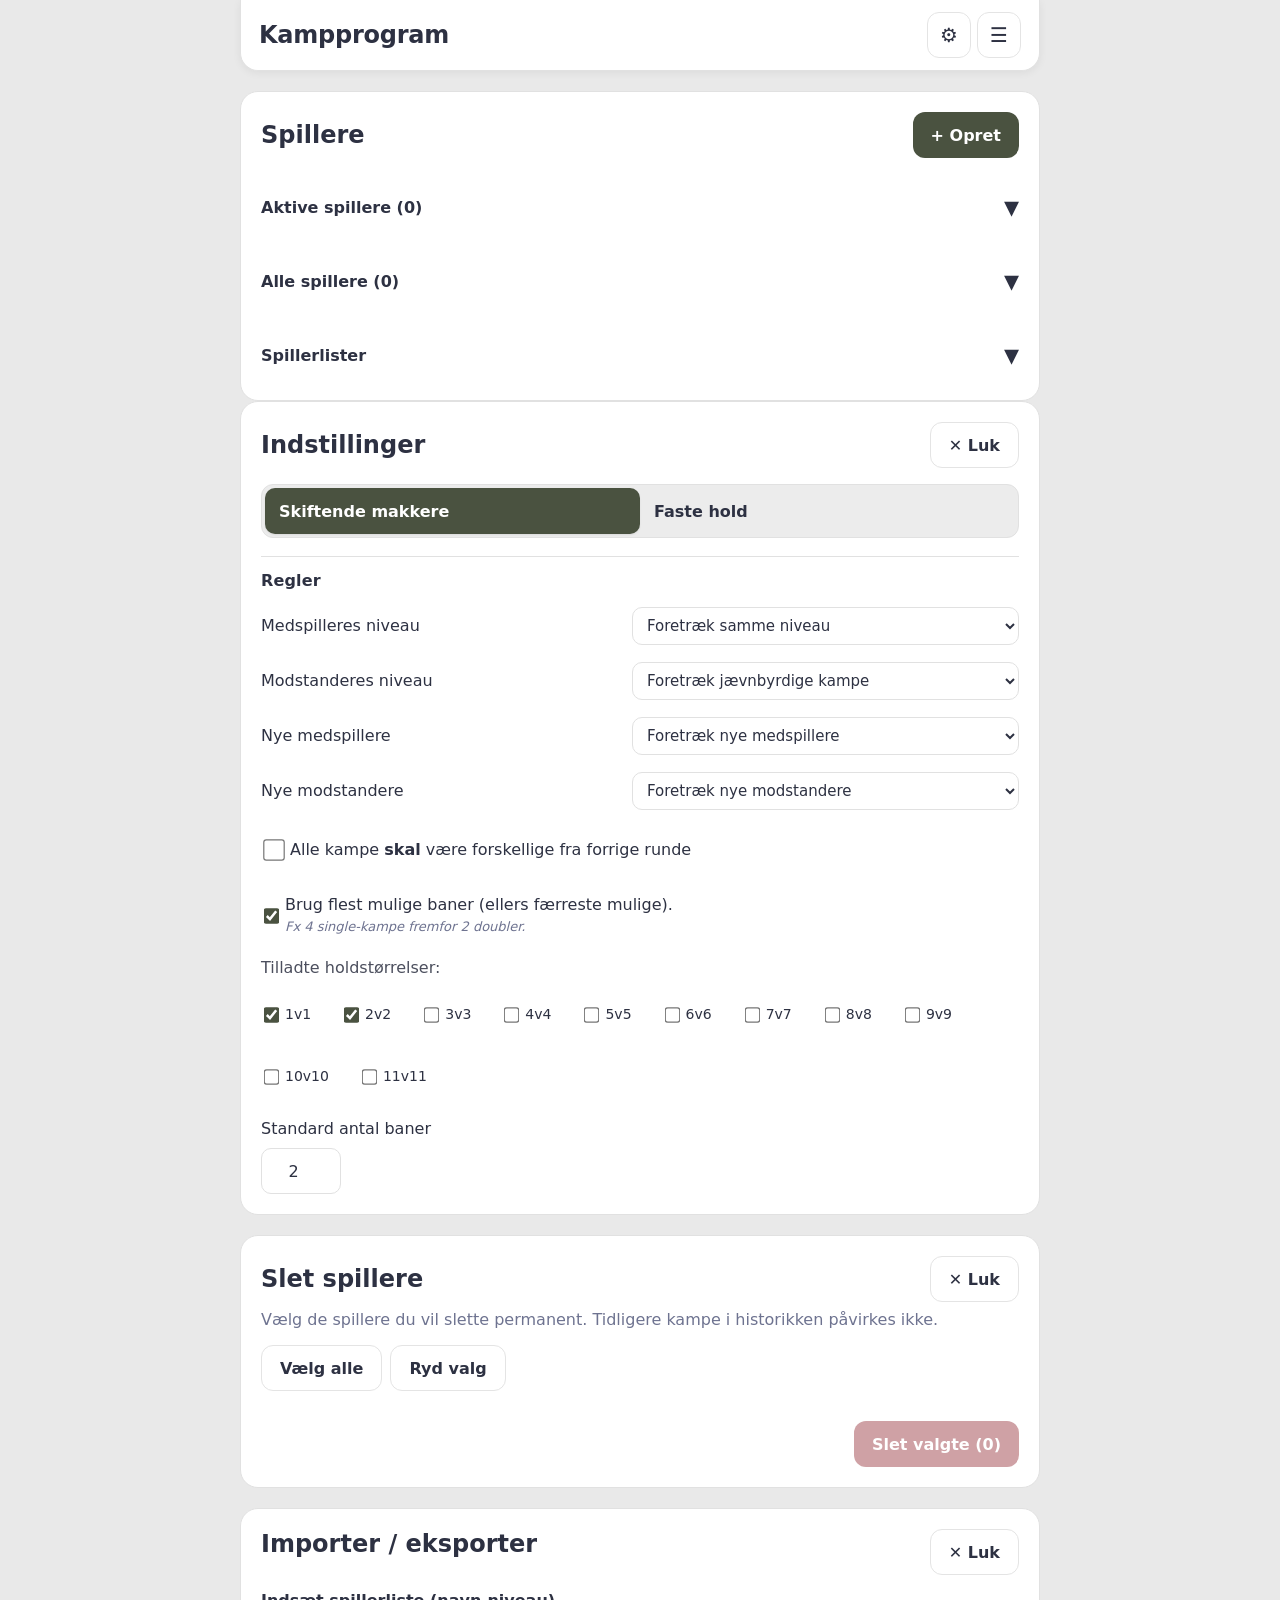
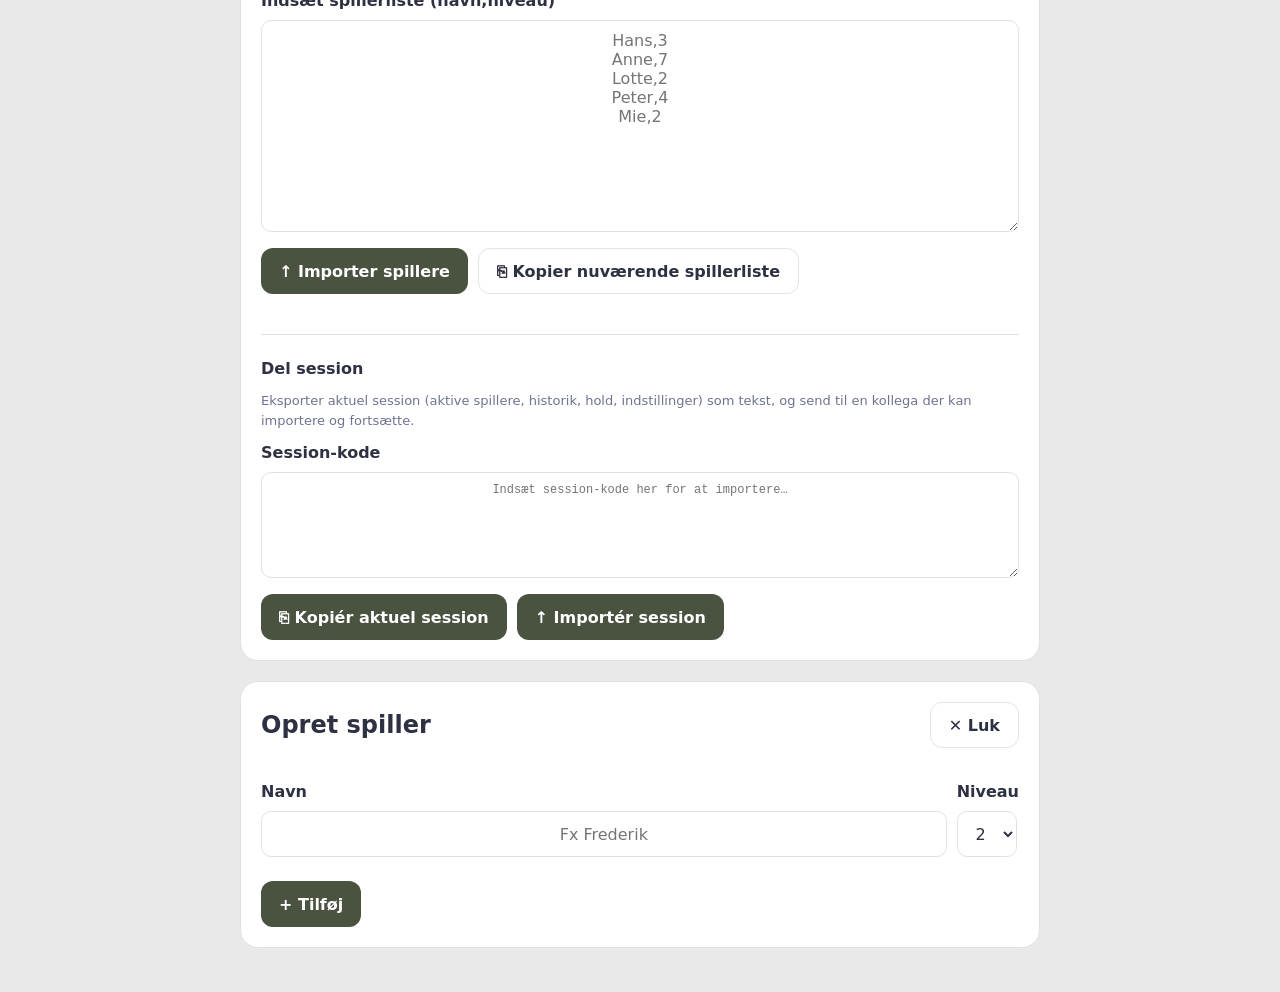
==== index.html @ 2f27624c "fixes" ====
<!DOCTYPE html>
<html lang="da">
<head>
    <meta charset="UTF-8"/>
    <meta name="viewport" content="width=device-width, initial-scale=1.0"/>
    <title>Kampprogram</title>

    <!-- Favicon — SVG is preferred where supported, with PNG/ICO fallbacks. -->
    <link rel="icon" type="image/svg+xml" href="favicon.svg"/>
    <link rel="icon" type="image/x-icon" href="favicon.ico"/>
    <link rel="icon" type="image/png" sizes="32x32" href="favicon-32x32.png"/>
    <link rel="icon" type="image/png" sizes="16x16" href="favicon-16x16.png"/>

    <!-- iOS / iPadOS "Add to Home Screen" -->
    <link rel="apple-touch-icon" sizes="180x180" href="apple-touch-icon.png"/>
    <meta name="apple-mobile-web-app-capable" content="yes"/>
    <meta name="apple-mobile-web-app-status-bar-style" content="default"/>
    <meta name="apple-mobile-web-app-title" content="Kampprogram"/>

    <!-- Android / Chrome "Add to Home Screen" -->
    <link rel="manifest" href="site.webmanifest"/>
    <meta name="theme-color" content="#ffffff"/>

    <link rel="stylesheet" href="styles.css"/>
</head>
<body>
<div class="container">
    <header class="app-header">
        <div class="app-title">Kampprogram</div>
        <div class="header-controls">
            <div class="header-menu">
                <button class="ghost menu-toggle" id="actionsToggleBtn" aria-label="Handlinger" title="Handlinger">⚙</button>
                <div class="menu-dropdown actions-dropdown" id="actionsDropdown">
                    <button class="menu-item" id="toggleLevelsBtn" type="button">
                        <span class="eye-icon">👀</span>
                        <span class="menu-item-label">Skjul niveauer</span>
                    </button>
                    <div class="menu-section">
                        <div class="menu-section-label">Sortér spillere</div>
                        <button class="menu-item menu-radio" type="button" data-sort-value="name" aria-checked="true">
                            <span class="menu-radio-marker" aria-hidden="true">●</span>
                            <span>Efter navn</span>
                        </button>
                        <button class="menu-item menu-radio" type="button" data-sort-value="level-desc" aria-checked="false">
                            <span class="menu-radio-marker" aria-hidden="true">●</span>
                            <span>Efter niveau (høj → lav)</span>
                        </button>
                        <button class="menu-item menu-radio" type="button" data-sort-value="level-asc" aria-checked="false">
                            <span class="menu-radio-marker" aria-hidden="true">●</span>
                            <span>Efter niveau (lav → høj)</span>
                        </button>
                    </div>
                    <button class="danger menu-item" id="bulkDeleteBtn" type="button">✕ Slet spillere…</button>
                </div>
            </div>
            <div class="header-menu">
                <button class="ghost menu-toggle" id="menuToggleBtn" aria-label="Menu" title="Menu">☰</button>
                <div class="menu-dropdown" id="menuDropdown">
                        <button class="menu-item" id="settingsBtn">⚙ Indstillinger</button>
                    <button class="menu-item" id="importExportBtn">⇅ Import / eksport</button>
                    <button class="danger menu-item" id="resetAllBtn">✕ Nulstil</button>
                </div>
            </div>
            <div class="menu-backdrop" id="menuBackdrop"></div>
        </div>
    </header>

    <div class="grid">
        <div>

            <div id="mainPage">

                <div class="panel" id="playersPanel">
                    <div class="flex-row">
                        <h2 class="h-no-m">Spillere</h2>
                        <div class="actions player-actions">
                            <button class="primary" id="newPlayerBtn">+ Opret</button>
                        </div>
                    </div>

                    <div class="collapsible-panel collapsed mt24" id="activePlayersPanel">
                        <button class="prefill-header collapsible-toggle" type="button" data-target="activePlayersPanel">
                            <span class="h-no-m" id="activePlayersTitle">Aktive spillere</span>
                            <span class="collapse-indicator">▾</span>
                        </button>
                        <div class="player-chip-list mt collapsible-content" id="playerRosterArea"></div>
                    </div>

                    <div class="collapsible-panel collapsed mt24" id="arrivalPanel">
                        <button class="prefill-header collapsible-toggle" type="button" data-target="arrivalPanel">
                            <span class="h-no-m" id="allPlayersTitle">Alle spillere</span>
                            <span class="collapse-indicator">▾</span>
                        </button>
                        <div id="playerManagerListArea" class="player-manager-list mt collapsible-content"></div>
                    </div>

                    <div class="collapsible-panel collapsed mt24" id="playerListsPanel">
                        <button class="prefill-header collapsible-toggle" type="button" data-target="playerListsPanel">
                            <span class="h-no-m">Spillerlister</span>
                            <span class="collapse-indicator">▾</span>
                        </button>

                        <div class="collapsible-content">
                            <div class="settings-row" style="margin-top: 0;">
                                <label for="presetPlayerList">Hent gemt spillerliste</label>
                                <div class="actions">
                                    <select id="presetPlayerList">
                                        <option value="">Vælg liste</option>
                                    </select>
                                    <button class="primary" id="loadPresetPlayersBtn">↓ Hent spillere</button>
                                </div>
                            </div>

                            <div class="settings-row">
                                <label for="newPresetListName">Gem nuværende spillere som ny liste</label>
                                <div class="actions">
                                    <input id="newPresetListName" type="text" placeholder="Fx Torsdagsholdet"/>
                                    <button class="primary" id="savePresetPlayersBtn">✓ Gem liste</button>
                                </div>
                            </div>

                            <div class="settings-row">
                                <label for="deletePresetPlayerList">Slet gemt spillerliste</label>
                                <div class="actions">
                                    <select id="deletePresetPlayerList">
                                        <option value="">Vælg liste</option>
                                    </select>
                                    <button class="danger" id="deletePresetPlayersBtn">✕ Slet liste</button>
                                </div>
                            </div>
                        </div>
                    </div>

                </div>

                <div class="panel collapsible-panel hidden" id="teamsPanel">
                    <button class="prefill-header collapsible-toggle" type="button" data-target="teamsPanel">
                        <span class="h-no-m" id="teamsTitle">Hold</span>
                        <span class="collapse-indicator">▾</span>
                    </button>
                    <div class="collapsible-content">
                        <div class="team-mode-actions">
                            <button class="primary" id="generateTeamsBtn">↻ Lav hold</button>
                            <button class="ghost" id="clearTeamsBtn">✕ Nulstil hold</button>
                        </div>
                        <div id="teamsArea" class="teams-area"></div>
                    </div>
                </div>

                <div class="panel hidden" id="matchPanel">
                    <h2>Lav kampe</h2>

                    <div class="court-count">
                        <div class="courts">
                            <label for="courtCount">Baner</label>
                            <input id="courtCount" type="number" min="1" value="2"/>
                        </div>
                        <button class="primary" id="generateBtn">▶ Lav næste kamprunde</button>
                    </div>

                    <div class="prefill-panel collapsible-panel collapsed" id="prefillPanel">
                        <button class="prefill-header collapsible-toggle" id="prefillToggleBtn" type="button">
                            <h3 class="h-no-m">Præudfyld</h3>
                            <span class="collapse-indicator">▾</span>
                        </button>

                        <div class="collapsible-content">
                            <div class="prefill-actions">
                                <button class="ghost" id="clearPrefillBtn" type="button">✕ Nulstil</button>
                            </div>
                            <div id="prefillArea" class="prefill-area"></div>
                        </div>
                    </div>

                    <div class="prefill-panel collapsible-panel collapsed" id="resultPanel">
                        <button class="prefill-header collapsible-toggle" id="resultToggleBtn" type="button">
                            <h3 class="h-no-m">Seneste kamprunde</h3>
                            <span class="collapse-indicator">▾</span>
                        </button>
                        <div class="collapsible-content">
                            <div class="result-actions">
                                <button class="ghost" id="editResultBtn" type="button">✎ Rediger</button>
                                <button class="ghost" id="shuffleBtn" disabled>↺ Shuffle</button>
                            </div>
                            <div id="resultArea" class="subtle">Ingen kamprunde genereret endnu.</div>
                        </div>
                    </div>
                </div>

                <div class="panel hidden collapsible-panel collapsed" id="playerStatsPanel">
                    <button class="collapsible-toggle panel-toggle" type="button" data-target="playerStatsPanel">
                        <span>Spillerstatus</span>
                        <span class="collapse-indicator">▾</span>
                    </button>
                    <div class="collapsible-content">
                        <div id="playerStatsArea" class="subtle">Ingen data endnu.</div>
                    </div>
                </div>

                <div class="panel hidden collapsible-panel collapsed" id="historyPanel">
                    <button class="collapsible-toggle panel-toggle" type="button" data-target="historyPanel">
                        <span>Historik</span>
                        <span class="collapse-indicator">▾</span>
                    </button>

                    <div class="collapsible-content">
                        <div class="history-header">

                            <button class="ghost" id="undoBtn">↩ Fjern seneste</button>
                            <button class="danger" id="resetHistoryBtn">✕ Fjern alle</button>
                        </div>
                        <div id="historyArea" class="subtle">Ingen kamprunder endnu.</div>
                    </div>
                </div>

            </div>

            <div class="panel settings-panel standalone" id="settingsPanel">
                <div class="flex-row">
                    <h2 class="h-no-m">Indstillinger</h2>
                    <button class="ghost" id="closeSettingsBtn">✕ Luk</button>
                </div>

                <div class="settings-row settings-row--mode-toggle" id="teamModeRow">
                    <div class="mode-toggle" role="radiogroup" aria-label="Spilletilstand">
                        <button type="button" class="mode-toggle__option mode-toggle__option--active" data-team-mode="false" role="radio" aria-checked="true">Skiftende makkere</button>
                        <button type="button" class="mode-toggle__option" data-team-mode="true" role="radio" aria-checked="false">Faste hold</button>
                    </div>
                    <!-- Hidden checkbox preserves the existing el.teamMode contract so we don't rewrite every isTeamMode() callsite. -->
                    <input id="teamMode" type="checkbox" class="visually-hidden" />
                </div>

                <div class="settings-section" id="rulesSection">
                    <h3 class="settings-section-title">Regler</h3>

                    <div class="settings-row settings-rule-row">
                        <label for="partnerLevelRule">Medspilleres niveau</label>
                        <select id="partnerLevelRule" class="rule-select">
                            <option value="none">Ingen regel</option>
                            <option value="prefer" selected>Foretræk samme niveau</option>
                            <option value="require">Kræv samme niveau</option>
                        </select>
                    </div>

                    <div class="settings-row settings-rule-row">
                        <label for="opponentLevelRule">Modstanderes niveau</label>
                        <select id="opponentLevelRule" class="rule-select">
                            <option value="none">Ingen regel</option>
                            <option value="prefer" selected>Foretræk jævnbyrdige kampe</option>
                            <option value="require">Kræv jævnbyrdige kampe</option>
                        </select>
                    </div>

                    <div class="settings-row settings-rule-row" id="newPartnerRuleRow">
                        <label for="newPartnerRule">Nye medspillere</label>
                        <select id="newPartnerRule" class="rule-select">
                            <option value="none">Ingen regel</option>
                            <option value="prefer" selected>Foretræk nye medspillere</option>
                            <option value="oneNew">Mindst én ny medspiller til alle</option>
                            <option value="allNew">Helt nye medspillere til alle</option>
                        </select>
                        <div class="rule-hint hidden" id="newPartnerRuleHint">
                            Ignoreres for 1v1-kampe (de har ingen medspillere).
                        </div>
                    </div>

                    <div class="settings-row settings-rule-row">
                        <label for="newOpponentRule">Nye modstandere</label>
                        <select id="newOpponentRule" class="rule-select">
                            <option value="none">Ingen regel</option>
                            <option value="prefer" selected>Foretræk nye modstandere</option>
                            <option value="oneNew">Mindst én ny modstander til alle</option>
                            <option value="allNew">Helt nye modstandere til alle</option>
                        </select>
                    </div>

                    <div class="settings-row settings-rule-row">
                        <label class="rule-toggle-label">
                            <input id="disallowExactRepeat" type="checkbox" />
                            <span>Alle kampe <strong>skal</strong> være forskellige fra forrige runde</span>
                        </label>
                    </div>
                </div>

                <div class="settings-row" id="maximizeCourtsRow">
                    <label class="checkbox-with-hint">
                        <input id="maximizeCourts" type="checkbox" checked />
                        <span class="checkbox-with-hint__text">
                            Brug flest mulige baner (ellers færreste mulige).
                            <em class="setting-inline-hint">Fx 4 single-kampe fremfor 2 doubler.</em>
                        </span>
                    </label>
                </div>

                <div class="settings-row">
                    <div class="settings-label">Tilladte holdstørrelser:</div>
                    <div class="format-sizes-group" id="formatSizesGroup">
                        <label class="format-size-label"><input type="checkbox" id="format-1v1" checked /> 1v1</label>
                        <label class="format-size-label"><input type="checkbox" id="format-2v2" checked /> 2v2</label>
                        <label class="format-size-label"><input type="checkbox" id="format-3v3" /> 3v3</label>
                        <label class="format-size-label"><input type="checkbox" id="format-4v4" /> 4v4</label>
                        <label class="format-size-label"><input type="checkbox" id="format-5v5" /> 5v5</label>
                        <label class="format-size-label"><input type="checkbox" id="format-6v6" /> 6v6</label>
                        <label class="format-size-label"><input type="checkbox" id="format-7v7" /> 7v7</label>
                        <label class="format-size-label"><input type="checkbox" id="format-8v8" /> 8v8</label>
                        <label class="format-size-label"><input type="checkbox" id="format-9v9" /> 9v9</label>
                        <label class="format-size-label"><input type="checkbox" id="format-10v10" /> 10v10</label>
                        <label class="format-size-label"><input type="checkbox" id="format-11v11" /> 11v11</label>
                    </div>
                </div>

                <div class="settings-row">
                    <label for="defaultCourtCount">Standard antal baner</label>
                    <input id="defaultCourtCount" type="number" min="1" value="2" style="width:5rem;"/>
                </div>
            </div>


            <div class="panel bulk-delete-panel standalone" id="bulkDeletePanel">
                <div class="flex-row">
                    <h2 class="h-no-m">Slet spillere</h2>
                    <button class="ghost" id="closeBulkDeleteBtn">✕ Luk</button>
                </div>
                <p class="muted bulk-delete-intro">Vælg de spillere du vil slette permanent. Tidligere kampe i historikken påvirkes ikke.</p>
                <div class="bulk-delete-toolbar">
                    <button class="ghost" id="bulkDeleteSelectAllBtn" type="button">Vælg alle</button>
                    <button class="ghost" id="bulkDeleteClearBtn" type="button">Ryd valg</button>
                </div>
                <div class="bulk-delete-list" id="bulkDeleteList"></div>
                <div class="bulk-delete-actions">
                    <button class="danger" id="bulkDeleteConfirmBtn" type="button" disabled>Slet valgte (0)</button>
                </div>
            </div>
            <div class="panel import-export-panel standalone" id="importExportPanel">
                <div class="flex-row">
                    <h2>Importer / eksporter</h2>
                    <button class="ghost" id="closeImportExportBtn">✕ Luk</button>
                </div>

                <div class="settings-row">
                    <label for="playerImportText">Indsæt spillerliste (navn,niveau)</label>
                    <textarea
                            id="playerImportText"
                            rows="10"
                            placeholder="Hans,3&#10;Anne,7&#10;Lotte,2&#10;Peter,4&#10;Mie,2"
                    ></textarea>
                </div>

                <div class="actions" style="margin-top: 12px;">
                    <button class="primary" id="importPlayersBtn">↑ Importer spillere</button>
                    <button class="ghost" id="copyPlayersBtn">⎘ Kopier nuværende spillerliste</button>
                </div>

                <div class="settings-row session-transfer-section">
                    <h3>Del session</h3>
                    <p class="subtle small-text">
                        Eksporter aktuel session (aktive spillere, historik, hold, indstillinger) som tekst, og send til en kollega der kan importere og fortsætte.
                    </p>
                    <label for="sessionTransferText">Session-kode</label>
                    <textarea
                            id="sessionTransferText"
                            rows="6"
                            placeholder="Indsæt session-kode her for at importere…"
                    ></textarea>
                    <div class="actions" style="margin-top: 12px;">
                        <button class="primary" id="exportSessionBtn">⎘ Kopiér aktuel session</button>
                        <button class="primary" id="importSessionBtn">↑ Importér session</button>
                    </div>
                </div>
            </div>

            <div class="panel new-player-panel standalone" id="newPlayerPanel">
                <div class="flex-row">
                    <h2 class="h-no-m">Opret spiller</h2>
                    <button class="ghost" id="closeNewPlayerBtn">✕ Luk</button>
                </div>

                <div class="player-manager-form">
                    <div class="w100">
                        <label for="newPlayerName">Navn</label>
                        <input id="newPlayerName" type="text" placeholder="Fx Frederik"/>
                    </div>
                    <div>
                        <label for="newPlayerLevel">Niveau</label>
                        <select id="newPlayerLevel">
                            <option value="1">1</option>
                            <option value="2" selected>2</option>
                            <option value="3">3</option>
                            <option value="4">4</option>
                            <option value="5">5</option>
                            <option value="6">6</option>
                            <option value="7">7</option>
                            <option value="8">8</option>
                            <option value="9">9</option>
                        </select>
                    </div>
                </div>
                <div>
                    <button class="primary" id="addPlayerBtn">+ Tilføj</button>
                </div>
            </div>

        </div>
    </div>
</div>
<div id="toast" class="toast" aria-live="polite" aria-atomic="true"></div>
<div id="generateOverlay" class="generate-overlay" role="status" aria-label="Genererer kamprunde…">
    <div class="generate-overlay__spinner"></div>
    <div class="generate-overlay__text">Genererer kamprunde…</div>
</div>
<script src="script.js" lang="javascript"></script>
</body>
</html>
---- styles.css ----
:root {
    /* Bright, warm light palette — sunrise + fresh sport */
    --bg: #C6CAED;             /* warm cream */
    --bg-2: #fff1e1;           /* gentle peach for gradient */
    --panel: #ffffff;          /* clean white panels */
    --panel-2: #ececec;        /* warm light peach for nested cards */
    --panel-3: #d8d8d8;        /* a touch deeper for emphasis */
    --text: #2d3142;           /* warm charcoal */
    --muted: #6e7390;          /* soft warm gray */
    --accent: #4A5240;
    --accent-hover: #929891;   /* lighter coral */
    --accent-contrast: #ffffff;
    --accent-2: #9c9c9c;       /* fresh mint — secondary */
    --accent-2-contrast: #074c48;
    --accent-3: #ffc857;       /* sunshine yellow — highlight */
    --danger: #a12731;         /* warm red */
    --danger-contrast: #ffffff;
    --border: #e1e1e1;         /* warm sand border */
    --border-strong: #e5d3b8;  /* slightly stronger border */
    --warning: #ffb627;        /* sunshine warning */
    --chip-text: #2d3142;
    --chip-bg: #ffe2d6;        /* peach chip */
    --chip-bg-hover: #ffcdba;  /* deeper peach */
    --shadow-soft: 0 6px 20px rgba(45, 49, 66, 0.06);
    --shadow-card: 0 10px 28px rgba(255, 122, 92, 0.10);
    --shadow-pop: 0 18px 40px rgba(45, 49, 66, 0.12);
}

* {
    box-sizing: border-box;
}

body {
    margin: 0;
    font-family: -apple-system, BlinkMacSystemFont, "Segoe UI", system-ui, "Helvetica Neue", Arial, sans-serif;
    color: var(--text);
    background: #e9e9e9;
    min-height: 100vh;
    -webkit-font-smoothing: antialiased;
    -moz-osx-font-smoothing: grayscale;
}

.prefill-panel {
    margin-top: 24px;
}

.container {
    width: 100%;
    min-height: 100vh;
    padding: 0 24px 24px;
}

.courts {
    display: flex;
    gap: 10px;
}

.court-count {
    display: flex;
    justify-content: space-between;
    flex-wrap: wrap;
    gap: 10px;
    align-items: center;
}

.court-count input[type="number"] {
    width: 4rem;
    flex-shrink: 0;
}

button:disabled {
    opacity: 0.35;
    cursor: not-allowed;
    pointer-events: none;
}

.app-header {
    display: flex;
    flex-wrap: nowrap;
    justify-content: space-between;
    align-items: center;
    gap: 12px;
    margin-bottom: 20px;
    padding: 12px 18px;
    background: var(--panel);
    border: 1px solid var(--border);
    border-top: none;            /* flush with viewport when sticky */
    border-top-left-radius: 0;
    border-top-right-radius: 0;
    border-bottom-left-radius: 18px;
    border-bottom-right-radius: 18px;
    position: sticky;
    top: 0;
    z-index: 50;
    box-shadow: 0 2px 8px rgba(0, 0, 0, 0.06);
}

.app-header, .grid {
    max-width: 800px;
    margin: 0 auto 20px;
}

.app-title {
    font-size: 24px;
    font-weight: 700;
    letter-spacing: -0.01em;
    -webkit-background-clip: text;
    background-clip: text;
}

.header-menu {
    position: relative;
}

.menu-backdrop {
    display: none;
    position: fixed;
    inset: 0;
    z-index: 99;
    background: rgba(45, 49, 66, 0.28);
    backdrop-filter: blur(3px);
    -webkit-backdrop-filter: blur(3px);
    animation: backdropIn 0.15s ease;
}

@keyframes backdropIn {
    from { opacity: 0; }
    to   { opacity: 1; }
}

.menu-backdrop.open {
    display: block;
}

.menu-toggle {
    min-width: 52px;
    font-size: 22px;
    line-height: 1;
    padding: 10px 18px;
}

.menu-dropdown {
    position: absolute;
    top: calc(100% + 10px);
    right: 0;
    min-width: 240px;
    background: var(--panel);
    border: 1px solid var(--border);
    border-radius: 16px;
    padding: 8px;
    display: none;
    z-index: 100;
    transform-origin: top right;
    animation: menuOpen 0.15s ease;
}

@keyframes menuOpen {
    from { opacity: 0; transform: scale(0.95) translateY(-6px); }
    to   { opacity: 1; transform: scale(1)   translateY(0); }
}

.menu-dropdown.open {
    display: block;
}

.menu-dropdown button.menu-item {
    width: 100%;
    text-align: left;
    margin: 0;
    background: transparent;
    color: var(--text);
    border-radius: 10px;
    padding: 11px 14px;
    font-weight: 500;
    font-size: 15px;
    display: flex;
    align-items: center;
    gap: 10px;
    transition: background 0.12s ease;
}

.menu-dropdown button.menu-item:hover {
    background: var(--panel-2);
    opacity: 1;
}

/* Danger item gets a separator on top and a subtle red tint on hover */
.menu-dropdown button.menu-item.danger {
    color: var(--danger);
    margin-top: 4px;
    border-top: 1px solid var(--border);
    padding-top: 14px;
    border-radius: 0 0 10px 10px;
}

.mini-table td.center,
.mini-table th.center {
    text-align: center;
}

.h-no-m {
    margin: 0;
}

h1, h2, h3 {
    margin: 0 0 16px;
}

.mb {
    margin-bottom: 16px;
}

.mt {
    margin-top: 16px;
}

.subtle {
    color: var(--muted);
    line-height: 1.5;
}

.small-text {
    font-size: 13px;
}



.panel {
    background: var(--panel);
    border: 1px solid var(--border);
    border-radius: 18px;
    padding: 20px;
}

.panel + .panel {
    margin-top: 20px;
}

.hidden {
    display: none !important;
}

.toast {
    position: fixed;
    top: 20px;
    right: 20px;
    z-index: 9999;
    min-width: 280px;
    max-width: 420px;
    padding: 14px 18px;
    border-radius: 14px;
    border: 1px solid var(--border);
    background: var(--panel);
    color: var(--text);
    opacity: 0;
    transform: translateY(-8px);
    pointer-events: none;
    transition: opacity 0.25s ease, transform 0.25s ease;
}

.toast.show {
    opacity: 1;
    transform: translateY(0);
}

@media (max-width: 640px) {
    .toast {
        top: 12px;
        right: 12px;
        left: 12px;
        min-width: 0;
        max-width: none;
    }
}

label {
    display: block;
    font-weight: bold;
    margin: 10px 0;
}

.settings-panel label {
    display: flex;
    align-items: center;
    gap: 4px;
    font-weight: normal;
}

.settings-panel input[type="checkbox"] {
    width: auto;
    transform: scale(1.2);
    margin-top: 5px;
}

input[type="checkbox"] {
    accent-color: var(--accent);
}

input,
button,
select {
    font: inherit;
    height: 46px;
}

input,
button,
select,
textarea {
    font: inherit;
}

input[type="number"],
input[type="text"],
select,
textarea {
    width: 100%;
    background: var(--panel);
    color: var(--text);
    border: 1px solid #e1e1e1;
    border-radius: 10px;
    padding: 10px 12px;
    text-align: center;
}

input[type="number"]:focus,
input[type="text"]:focus,
select:focus,
textarea:focus {
    outline: none;
    border-color: var(--accent);
}


.settings-row {
    margin-top: 16px;
}

.actions {
    display: flex;
    flex-wrap: wrap;
    gap: 10px;
}

.actions input[type="text"] {
    flex: 1 1 220px;
}

.actions.no-top-margin {
    margin-top: 0;
}

button {
    display: inline-flex;
    align-items: center;
    gap: 6px;
    white-space: nowrap;
    border: none;
    border-radius: 12px;
    padding: 11px 18px;
    cursor: pointer;
    font-weight: 600;
}

button:hover {
    opacity: 1;
}

button:active {
    transform: translateY(1px);
}

.primary {
    background: var(--accent);
    color: var(--accent-contrast);
}

.primary:hover {
    background: var(--accent-hover);
}

.secondary {
    background: #ffffff;
    color: var(--accent-2-contrast);
}

.secondary:hover {
    background: #cfcfcf;
}

.danger {
    background: #891720;
    color: var(--danger-contrast);
}

.danger:hover {
    background: #9f1721;
}

.ghost {
    background: #ffffff;
    color: var(--text);
    border: 1px solid #e4e4e4;
}

.ghost:hover {
    background: #eeeeee;
}

.result-card {
    border-radius: 16px;
    padding: 16px;
    background: #00000000;
    margin-bottom: 14px;
    border-bottom: 1px solid #00000012;
    border-radius: 0;
}

select {
    text-align: center;
    text-align-last: center;
}

select option {
    text-align: left;
}

.court-title {
    display: flex;
    justify-content: space-between;
    align-items: center;
    gap: 8px;
    margin-bottom: 10px;
    font-weight: bold;
}


.vs-grid {
    display: grid;
    grid-template-columns: 1fr auto 1fr;
    gap: 12px;
    align-items: center;
}

.team {
    background: var(--panel);
    border: 1px solid #ffffff;
    border-radius: 14px;
    padding: 14px;
}

.team h4 {
    margin: 0 0 8px 0;
    color: var(--muted);
    font-size: 13px;
    text-transform: uppercase;
    letter-spacing: 0.05em;
}

.player-line {
    display: flex;
    justify-content: center;
    gap: 12px;
    padding: 6px 0;
}


.tag {
    display: inline-block;
    font-size: 12px;
    padding: 4px 10px;
    border-radius: 999px;
    background: rgba(78, 205, 196, 0.18);
    color: var(--accent-2-contrast);
    font-weight: 600;
}

.bench-list, .history-list {
    margin: 0;
    padding-left: 18px;
    line-height: 1.6;
}

.warning {
    color: #8a5a06;
    background: rgba(255, 182, 39, 0.18);
    border: 1px solid rgba(255, 182, 39, 0.45);
    border-radius: 10px;
    padding: 10px 12px;
    margin-top: 12px;
}

.player-manager-form {
    display: flex;
    gap: 10px;
    margin-bottom: 24px;
    flex-direction: row;
    align-items: center;
    margin-top: 24px;
}

.lowered {
    font-size: 10px;
    padding: 0;
    margin: 7px 0 0 -6px;
}

.player-chip-list {
    display: flex;
    flex-wrap: wrap;
    gap: 8px;
    flex-direction: row !important;
}

.player-chip {
    display: inline-flex;
    align-items: center;
    gap: 8px;
    color: var(--accent-contrast);
    background: var(--accent);
    border: 1px solid transparent;
    border-radius: 999px;
    font-weight: 500;
    padding: 7px 12px;
    transition: background 0.15s ease, transform 0.05s ease;
}

.player-chip:hover {
    background: var(--accent-hover);
    cursor: pointer;
}

.player-chip:active {
    transform: translateY(1px);
}


.level {
    font-size: 12px;
}

.player-chip button {
    padding: 4px 8px;
    border-radius: 999px;
    font-size: 12px;
}

.mini-table {
    width: 100%;
    border-collapse: collapse;
    font-size: 14px;
}

.mini-table th,
.mini-table td {
    border-bottom: 1px solid var(--border);
    padding: 8px 6px;
    text-align: left;
    vertical-align: top;
}

.mini-table th {
    color: var(--muted);
    font-weight: bold;
}

.table-subtle {
    color: var(--accent);
    font-size: 12px;
    display: inline;
}

.mt24 {
    margin-top: 24px;
}

#newPlayerLevel {
    width: 60px;
}
#newPlayerName {
    width: 100%;
}

.w100 {
    width: 100%;
}

.settings-panel,
.new-player-panel,
.import-export-panel,
.settings-panel.open,
.new-player-panel.open,
.import-export-panel.open,
textarea {
    resize: vertical;
}

.muted {
    color: var(--muted);
}

.flex-row {
    display: flex;
    justify-content: space-between;
    align-items: center;
    gap: 12px;
}

.history-header {
    display: flex;
    justify-content: flex-end;
    align-items: center;
    gap: 12px;
    margin-bottom: 12px;
}

.history-header h2 {
    margin-bottom: 0;
}

.player-manager-list {
    display: grid;
    gap: 12px;
}

.player-row-name-pref {
    display: flex;
    gap: 16px;
}

.player-row.is-inactive {
    opacity: 0.82;
}

.player-row-main {
    display: flex;
    justify-content: space-between;
    gap: 14px;
    align-items: center;
    height: 40px;
}

.player-row button {
    font-weight: normal;
}


.icon-toggle-btn {
    width: 34px;
    height: 34px;
    min-width: 34px;
    padding: 0;
    border-radius: 999px;
    display: inline-flex;
    align-items: center;
    justify-content: center;
    font-size: 18px;
    line-height: 1;
}

.player-row-main button {
    width: auto;
}

.player-row-name {
    display: flex;
    flex-wrap: wrap;
    align-items: center;
    gap: 10px;
    width: 100%;
}

.player-level-badge {
    display: inline-block;
    font-size: 12px;
    padding: 4px 10px;
    border-radius: 999px;
    background: rgba(78, 205, 196, 0.16);
    color: var(--accent-2-contrast);
    font-weight: 600;
}

.player-row-actions {
    display: flex;
    gap: 10px;
    width: 100%;
    align-items: center;
    flex-direction: row-reverse;
}


.player-row-settings {
    display: grid;
    gap: 12px;
    width: 100%;
}

.prefill-header {
    width: 100%;
    padding: 0;
}

.prefill-header h3 {
    font-size: 16px;
}

.collapse-indicator {
    margin-left: auto; /* ekstra sikkerhed */
}

.prefill-area {
    display: grid;
}

.prefill-card {
    border: none;
    border-radius: 0;
    padding: 20px 20px;
    padding-bottom: 20px;
    display: flex;
    gap: 14px;
    background: none;
    flex-direction: column;
    margin: 0 -18px;
    border-bottom: 1px solid #00000012;
}

prefill-card-header {
    display: flex;
    justify-content: space-between;
    gap: 12px;
    margin-bottom: 12px;
    flex-direction: row;
    align-items: center;
}

.prefill-format {
    min-width: 140px;
}

.flex-center {
    display: flex;
    align-items: center;
}


.prefill-grid {
    display: flex;
    gap: 10px;
    align-items: center;
    flex-direction: row;
}

.prefill-card-header {
    display: flex;
    align-items: center;
    justify-content: space-between;
}

.prefill-side {
    display: flex;
    gap: 10px;
    border-radius: 12px;
    width: 100%;
    justify-content: space-between;
    flex-direction: column;
}

.prefill-side label {
    margin: 0;
}

.prefill-side label span {
    display: block;
    margin-bottom: 6px;
    font-size: 12px;
    color: var(--muted);
}

.prefill-vs {
    font-weight: 700;
    color: var(--accent);
}

.compact-player-row {
    display: flex;
    align-items: center;
    justify-content: space-between;
    gap: 12px;
}

.player-row-inline-controls {
    display: flex;
    align-items: center;
    gap: 10px;
    flex-wrap: nowrap;
}

.level-select {
    width: 72px;
    min-width: 72px;
}

.player-row-inline-controls select:not(.level-select) {
    width: 150px;
    min-width: 150px;
}

.player-row-name {
    width: auto;
    flex: 1 1 auto;
    justify-content: flex-start;
}


.collapsible-toggle {
    width: 100%;
    display: flex;
    height: 50px;
    justify-content: space-between;
    align-items: center;
    gap: 12px;
    text-align: left;
    background: transparent;
    color: var(--text);
    padding: 0;
    border: none;
    cursor: pointer;
}


.collapsible-toggle:hover {
    opacity: 1;
}

.collapsible-content {
    margin-top: 14px;
    display: flex;
    flex-direction: column;
    gap: 10px;
}

.collapsed .collapsible-content {
    display: none;
}

.collapse-indicator {
    font-size: 30px;
    line-height: 1;
    transition: transform 0.2s ease;
    flex-shrink: 0;
}

.collapsible-panel:not(.collapsed) .collapse-indicator {
    transform: rotate(180deg);
}

.panel-toggle {
    font-size: 24px;
    font-weight: bold;
    margin: 0;
}

.player-row button.player-row-name {
    font-weight: 500;
}

.player-row button.player-row-name:hover {
    background: var(--panel-3);
    color: var(--muted);
    font-weight: 500;
}

.player-row.is-active button.player-row-name {
    background-color: var(--accent);
    color: var(--accent-contrast);
    border-color: transparent;
    font-weight: 600;
}

.player-row.is-active button.player-row-name:hover {
    background-color: var(--accent-hover);
}

.prefill-actions {
    display: flex;
}

/* Label for settings sections that aren't checkboxes */
.settings-label {
    margin-bottom: 10px;
    opacity: 0.85;
}

/* Inline grid of format-size checkboxes */
.format-sizes-group {
    display: flex;
    flex-wrap: wrap;
    gap: 8px 30px;
}

.format-size-label {
    display: inline-flex;
    align-items: center;
    gap: 5px;
    font-size: 14px;
    cursor: pointer;
    white-space: nowrap;
    margin: 0;
}

.settings-sub-row {
    margin-left: 24px;
}

.settings-sub-row--hidden {
    display: none;
}

/* Dims the level-balance settings when skill levels are turned off */
.settings-group-disabled {
    opacity: 0.38;
    pointer-events: none;
    user-select: none;
}

/* Reveal-level button in the player manager list */
.level-reveal-btn {
    font-size: 13px;
    padding: 3px 10px;
    background: var(--panel-2);
    color: var(--text);
    border: 1px solid var(--border);
    cursor: pointer;
    line-height: 1.4;
    transition: background 0.15s;
}

.level-reveal-btn:hover {
    background: var(--panel-3);
}

/* The level select area that appears after reveal */
.level-reveal-area {
    display: none;
}

.level-reveal-area--open {
    display: block;
}

@media (max-width: 980px) {
    .grid,
    .vs-grid,
    .player-row-main {
        flex-direction: column;
        align-items: stretch;
    }



    /* Bottom sheet on mobile */
    .menu-dropdown {
        position: fixed;
        left: 12px;
        right: 12px;
        bottom: 20px;
        top: auto;
        min-width: 0;
        border-radius: 20px;
        padding: 10px;
        transform-origin: bottom center;
        animation: menuOpenMobile 0.18s ease;
    }

    @keyframes menuOpenMobile {
        from { opacity: 0; transform: scale(0.97) translateY(12px); }
        to   { opacity: 1; transform: scale(1)   translateY(0); }
    }

    .menu-dropdown button.menu-item {
        padding: 15px 18px;
        font-size: 16px;
        border-radius: 12px;
    }

    .menu-dropdown button.menu-item.danger {
        border-radius: 0 0 12px 12px;
    }

    .panel {
        border: none;
        border-radius: 0;
    }

    .container {
        padding: 0;
    }

    .app-header {
        border: none;
        border-radius: 0;
    }

    /* --- ændret del --- */
    .player-row-main.compact-player-row {
        flex-direction: row;
        align-items: center;
        justify-content: space-between;
        gap: 8px;
    }

    .player-row-name {
        flex: 1 1 auto;
        min-width: 0;
        white-space: nowrap;
        overflow: hidden;
        text-overflow: ellipsis;
    }

    .player-row-inline-controls {
        display: flex;
        align-items: center;
        gap: 8px;
        flex: 0 0 auto;
        width: auto;
    }

    .level-select {
        width: 52px !important;
        min-width: 52px !important;
        padding-left: 8px;
        padding-right: 8px;
    }

    .player-row-inline-controls select:not(.level-select) {
        width: 96px !important;
        min-width: 96px !important;
    }


    .app-header, .grid {
        max-width: 100%;
    }
    .app-header {
        margin: 0 auto 20px;
    }

}


.retry-row {
    padding-top: 18px;
}


@keyframes spin {
    to { transform: rotate(360deg); }
}

.generate-overlay {
    display: none;
    position: fixed;
    inset: 0;
    z-index: 9999;
    background: rgba(255, 250, 243, 0.85);
    backdrop-filter: blur(4px);
    -webkit-backdrop-filter: blur(4px);
    flex-direction: column;
    align-items: center;
    justify-content: center;
    gap: 20px;
}

.generate-overlay--visible {
    display: flex;
}

.generate-overlay__spinner {
    width: 52px;
    height: 52px;
    border: 5px solid var(--border);
    border-top-color: var(--accent);
    border-radius: 50%;
    animation: spin 0.75s linear infinite;
}

.generate-overlay__text {
    color: var(--text);
    font-size: 16px;
    opacity: 0.85;
    letter-spacing: 0.02em;
}

/* ----- Edit-mode for the current round ----- */

.result-actions {
    display: flex;
    justify-content: space-between;
    margin-bottom: 12px;
}

.result-actions .ghost.is-active {
    background: var(--accent);
    color: var(--accent-contrast);
}

.result-slot-select {
    width: 100%;
}

.benched-line {
    margin-top: 14px;
    color: var(--muted);
    line-height: 1.5;
}

.benched-edit-area {
    padding: 12px;
    margin-top: 14px;
}

.benched-edit-area > strong {
    display: block;
    margin-bottom: 8px;
    color: var(--muted);
    font-weight: bold;
    font-size: 13px;
    letter-spacing: 0.05em;
    text-transform: uppercase;
}

.benched-edit-list {
    display: flex;
    flex-direction: column;
    gap: 6px;
}

/* ----- Team mode: teams panel ----- */

.team-mode-actions {
    display: flex;
    flex-wrap: wrap;
    gap: 10px;
    margin-bottom: 14px;
}

.teams-area {
    display: grid;
    gap: 12px;
    grid-template-columns: repeat(auto-fill, minmax(220px, 1fr));
}

.team-card {
    padding: 12px;
}

.team-card-header {
    display: flex;
    justify-content: space-between;
    align-items: center;
    gap: 10px;
    margin-bottom: 8px;
    padding-bottom: 8px;
    border-bottom: 1px solid rgba(148, 163, 184, 0.18);
}

.team-card-total {
    font-size: 12px;
    color: var(--muted);
}

.team-card-members {
    display: flex;
    flex-direction: column;
    gap: 4px;
}

.team-card-member {
    display: flex;
    justify-content: space-between;
    gap: 10px;
    padding: 4px 0;
    font-size: 14px;
}

/* ----- Team super-player display in result ----- */

.result-team-block {
    border-bottom: 1px dashed rgba(148, 163, 184, 0.2);
    padding: 6px 0;
}

.result-team-block:last-child {
    border-bottom: none;
}

.result-team-name {
    margin-bottom: 6px;
}

.result-team-members {
    display: flex;
    flex-direction: column;
    gap: 2px;
    margin-top: 6px;
    padding-left: 4px;
}

.team-member-line {
    display: flex;
    justify-content: space-between;
    gap: 10px;
    font-size: 14px;
    color: var(--muted);
    padding: 2px 0;
}

.team-member-line .level {
    color: var(--text);
}

/* Reserves space in edit mode so swapping teams of different sizes doesn't
   jump the layout — the placeholder occupies the same row height as a real
   member line but stays invisible. */
.team-member-line--placeholder {
    visibility: hidden;
    pointer-events: none;
}

/* ----- Session transfer (export/import) ----- */

.session-transfer-section {
    border-top: 1px solid var(--border);
    padding-top: 24px;
    margin-top: 40px;
}

.session-transfer-section h3 {
    font-size: 16px;
    margin-bottom: 6px;
}

.session-transfer-section textarea {
    font-family: ui-monospace, SFMono-Regular, Menlo, monospace;
    font-size: 12px;
    word-break: break-all;
}

/* ----- Setup Wizard ----- */

@media (max-width: 640px) {
}

@media (max-width: 640px) {





}


/* ============================================================
   Settings v3: mode toggle + rule dropdowns + player view controls
   ============================================================ */

/* Visually hide an input while keeping it accessible. Used for the
   real <input id="teamMode"> behind the segmented buttons. */
.visually-hidden {
    position: absolute !important;
    width: 1px;
    height: 1px;
    padding: 0;
    margin: -1px;
    overflow: hidden;
    clip: rect(0, 0, 0, 0);
    white-space: nowrap;
    border: 0;
}

/* Segmented "Skiftende makkere / Faste hold" toggle at the top of settings. */
.settings-row--mode-toggle {
    margin-bottom: 18px;
}
.mode-toggle {
    display: inline-flex;
    width: 100%;
    border: 1px solid var(--border);
    border-radius: 12px;
    padding: 3px;
    background: var(--panel-2, #f7f8f5);
    gap: 0;
}
.mode-toggle__option {
    flex: 1 1 0;
    background: transparent;
    border: none;
    border-radius: 10px;
    padding: 10px 14px;
    color: var(--text);
    font-weight: 600;
    cursor: pointer;
    transition: background 0.15s ease, color 0.15s ease;
    white-space: nowrap;
}
.mode-toggle__option:hover:not(.mode-toggle__option--active) {
    background: rgba(0, 0, 0, 0.04);
}
.mode-toggle__option--active {
    background: var(--accent, #4A5240);
    color: #ffffff;
    box-shadow: 0 1px 2px rgba(0, 0, 0, 0.08);
}

/* "Regler" section. */
.settings-section {
    border-top: 1px solid var(--border);
    margin-top: 18px;
    padding-top: 14px;
}
.settings-section-title {
    font-size: 16px;
    font-weight: 700;
    margin: 0 0 10px;
    color: var(--text);
    letter-spacing: 0.01em;
}

/* Each rule row: label on the left, select on the right. */
.settings-rule-row {
    display: flex;
    align-items: center;
    justify-content: space-between;
    gap: 14px;
    flex-wrap: wrap;
}
.settings-rule-row > label {
    flex: 1 1 200px;
    font-weight: 500;
}
.rule-select {
    flex: 1 1 230px;
    box-sizing: border-box;
    height: 38px;
    min-height: 38px;
    max-height: 38px;
    line-height: 1.2;
    padding: 0 30px 0 10px;
    border: 1px solid var(--border);
    border-radius: 10px;
    background: var(--panel, #ffffff);
    color: var(--text);
    font-size: 15px;
    text-align: left;
    text-align-last: left;
    cursor: pointer;
}
.rule-select:focus {
    outline: 2px solid var(--accent);
    outline-offset: 1px;
}
/* Same treatment for the sort dropdown in the Spillere header. */
.sort-select {
    box-sizing: border-box;
    height: 36px;
    min-height: 36px;
    max-height: 36px;
    line-height: 1.2;
    text-align: left;
    text-align-last: left;
}
.rule-toggle-label {
    display: flex;
    align-items: center;
    gap: 8px;
    font-weight: 500;
    cursor: pointer;
}
.rule-toggle-label input[type="checkbox"] {
    accent-color: var(--accent);
    width: 18px;
    height: 18px;
}
.rule-hint {
    flex: 1 1 100%;
    font-size: 13px;
    color: var(--muted, #666);
    background: var(--panel-2, #f7f8f5);
    padding: 6px 10px;
    border-radius: 8px;
    margin-top: 2px;
}

/* "Spillere" header actions row: sort select + global eye + add player. */
.player-actions {
    display: flex;
    align-items: center;
    gap: 8px;
    flex-wrap: wrap;
}
.sort-select {
    height: 36px;
    padding: 0 8px;
    border: 1px solid var(--border);
    border-radius: 10px;
    background: var(--panel, #ffffff);
    color: var(--text);
    font-size: 14px;
    cursor: pointer;
}
.sort-select:focus {
    outline: 2px solid var(--accent);
    outline-offset: 1px;
}

/* Generic small square icon-only button. */
.icon-btn {
    width: 36px;
    height: 36px;
    border-radius: 50%;
    padding: 0;
    display: inline-flex;
    align-items: center;
    justify-content: center;
    font-size: 16px;
    line-height: 1;
}

/* Global "show all levels" toggle (eye). aria-pressed=true means levels
   are visible; aria-pressed=false (i.e. --off class) means hidden. */
/* Eye inside the player chip (when a player's level is hidden). */
/* Mobile layout: stack rule rows so the dropdown sits below the label. */
@media (max-width: 640px) {
    .settings-rule-row {
        flex-direction: column;
        align-items: stretch;
    }
    .settings-rule-row > label {
        flex: 0 0 auto;
    }
    .rule-select, .sort-select {
        width: 100%;
    }
    .player-actions {
        gap: 6px;
    }
}


/* Delete-player button in the player-manager list row. */
.player-row-delete {
    flex: 0 0 auto;
    box-sizing: border-box;
    width: 32px;
    height: 32px;
    min-height: 32px;
    padding: 0;
    border-radius: 50%;
    border: 1px solid var(--border, #e1e1e1);
    background: transparent;
    color: var(--muted, #777);
    font-size: 14px;
    line-height: 1;
    display: inline-flex;
    align-items: center;
    justify-content: center;
    cursor: pointer;
    transition: background 0.12s ease, color 0.12s ease, border-color 0.12s ease;
    margin-left: 6px;
}
.player-row-delete:hover {
    border-color: #b91c1c;
    color: #b91c1c;
    background: rgba(185, 28, 28, 0.06);
}
.player-row-delete:focus-visible {
    outline: 2px solid #b91c1c;
    outline-offset: 2px;
}


/* Container for the two header menus (⚙ actions + ☰ hamburger). */
.header-controls {
    display: flex;
    align-items: center;
    gap: 8px;
    position: relative;
}

/* Bigger menu for the gear menu, to fit the sort sub-items + delete. */
.actions-dropdown {
    min-width: 270px;
}

/* Section header inside a menu dropdown ("Sortér spillere"). */
.menu-section {
    margin: 6px 0;
    padding-top: 6px;
    border-top: 1px solid var(--border);
}
.menu-section-label {
    font-size: 12px;
    text-transform: uppercase;
    letter-spacing: 0.06em;
    color: var(--muted, #777);
    padding: 6px 14px 4px;
}

/* Radio-style menu items with a marker on the left. */
.menu-radio .menu-radio-marker {
    display: inline-block;
    width: 18px;
    text-align: center;
    color: transparent;
    font-size: 12px;
    flex: 0 0 18px;
}
.menu-radio--active .menu-radio-marker {
    color: var(--accent, #4A5240);
}
.menu-radio--active {
    background: rgba(0, 0, 0, 0.04);
}

/* Eye icon with optional "slash" overlay so users can see at a glance
   whether the menu item will hide or show levels. */
.eye-icon {
    display: inline-block;
    position: relative;
    line-height: 1;
    font-size: 17px;
}
.eye-icon--off {
    opacity: 0.55;
}
.eye-icon--off::after {
    content: '';
    position: absolute;
    left: -3px;
    right: -3px;
    top: 50%;
    height: 2px;
    background: currentColor;
    transform: rotate(-22deg) translateY(-50%);
    transform-origin: left center;
    border-radius: 1px;
    pointer-events: none;
}

/* Bulk-delete panel. */
.bulk-delete-panel .bulk-delete-intro {
    margin: 8px 0 16px;
}
.bulk-delete-toolbar {
    display: flex;
    gap: 8px;
    margin-bottom: 12px;
}
.bulk-delete-list {
    display: flex;
    flex-direction: column;
    gap: 6px;
    margin-bottom: 18px;
    max-height: 60vh;
    overflow-y: auto;
}
.bulk-delete-row {
    display: flex;
    align-items: center;
    gap: 10px;
    padding: 10px 12px;
    border: 1px solid var(--border, #e1e1e1);
    border-radius: 10px;
    cursor: pointer;
    background: var(--panel);
    transition: background 0.12s ease, border-color 0.12s ease;
}
.bulk-delete-row:hover {
    background: var(--panel-2, #f7f8f5);
    border-color: var(--accent, #4A5240);
}
.bulk-delete-row input[type="checkbox"] {
    width: 18px;
    height: 18px;
    accent-color: #b91c1c;
    flex: 0 0 18px;
    cursor: pointer;
}
.bulk-delete-name {
    flex: 1 1 auto;
    font-weight: 600;
}
.bulk-delete-level {
    color: var(--muted, #777);
    font-size: 13px;
}
.bulk-delete-actions {
    display: flex;
    justify-content: flex-end;
}
.bulk-delete-actions .danger:disabled {
    opacity: 0.4;
    cursor: not-allowed;
}

/* Make the bulk-delete-panel also display:none by default like the
   other standalones (it's added in HTML alongside them). */


/* Force the two header menus to stay side-by-side regardless of viewport width. */
.header-controls {
    display: flex !important;
    flex-wrap: nowrap !important;
    align-items: center;
    gap: 6px;
    flex: 0 0 auto;
    position: relative;
}
.app-title {
    flex: 1 1 auto;
    min-width: 0;
    white-space: nowrap;
    overflow: hidden;
    text-overflow: ellipsis;
}
.header-controls .menu-toggle {
    flex: 0 0 auto;
    min-width: 44px;
    padding: 8px 12px;
    font-size: 20px;
}

/* Hint text under a settings checkbox. */
/* Checkbox label that has a small inline italic hint underneath the main text. */
.checkbox-with-hint {
    display: flex;
    align-items: flex-start;
    gap: 8px;
}
.checkbox-with-hint__text {
    display: block;
    line-height: 1.35;
}
.setting-inline-hint {
    display: block;
    margin-top: 2px;
    font-style: italic;
    font-size: 13px;
    color: var(--muted, #777);
    font-weight: 400;
}
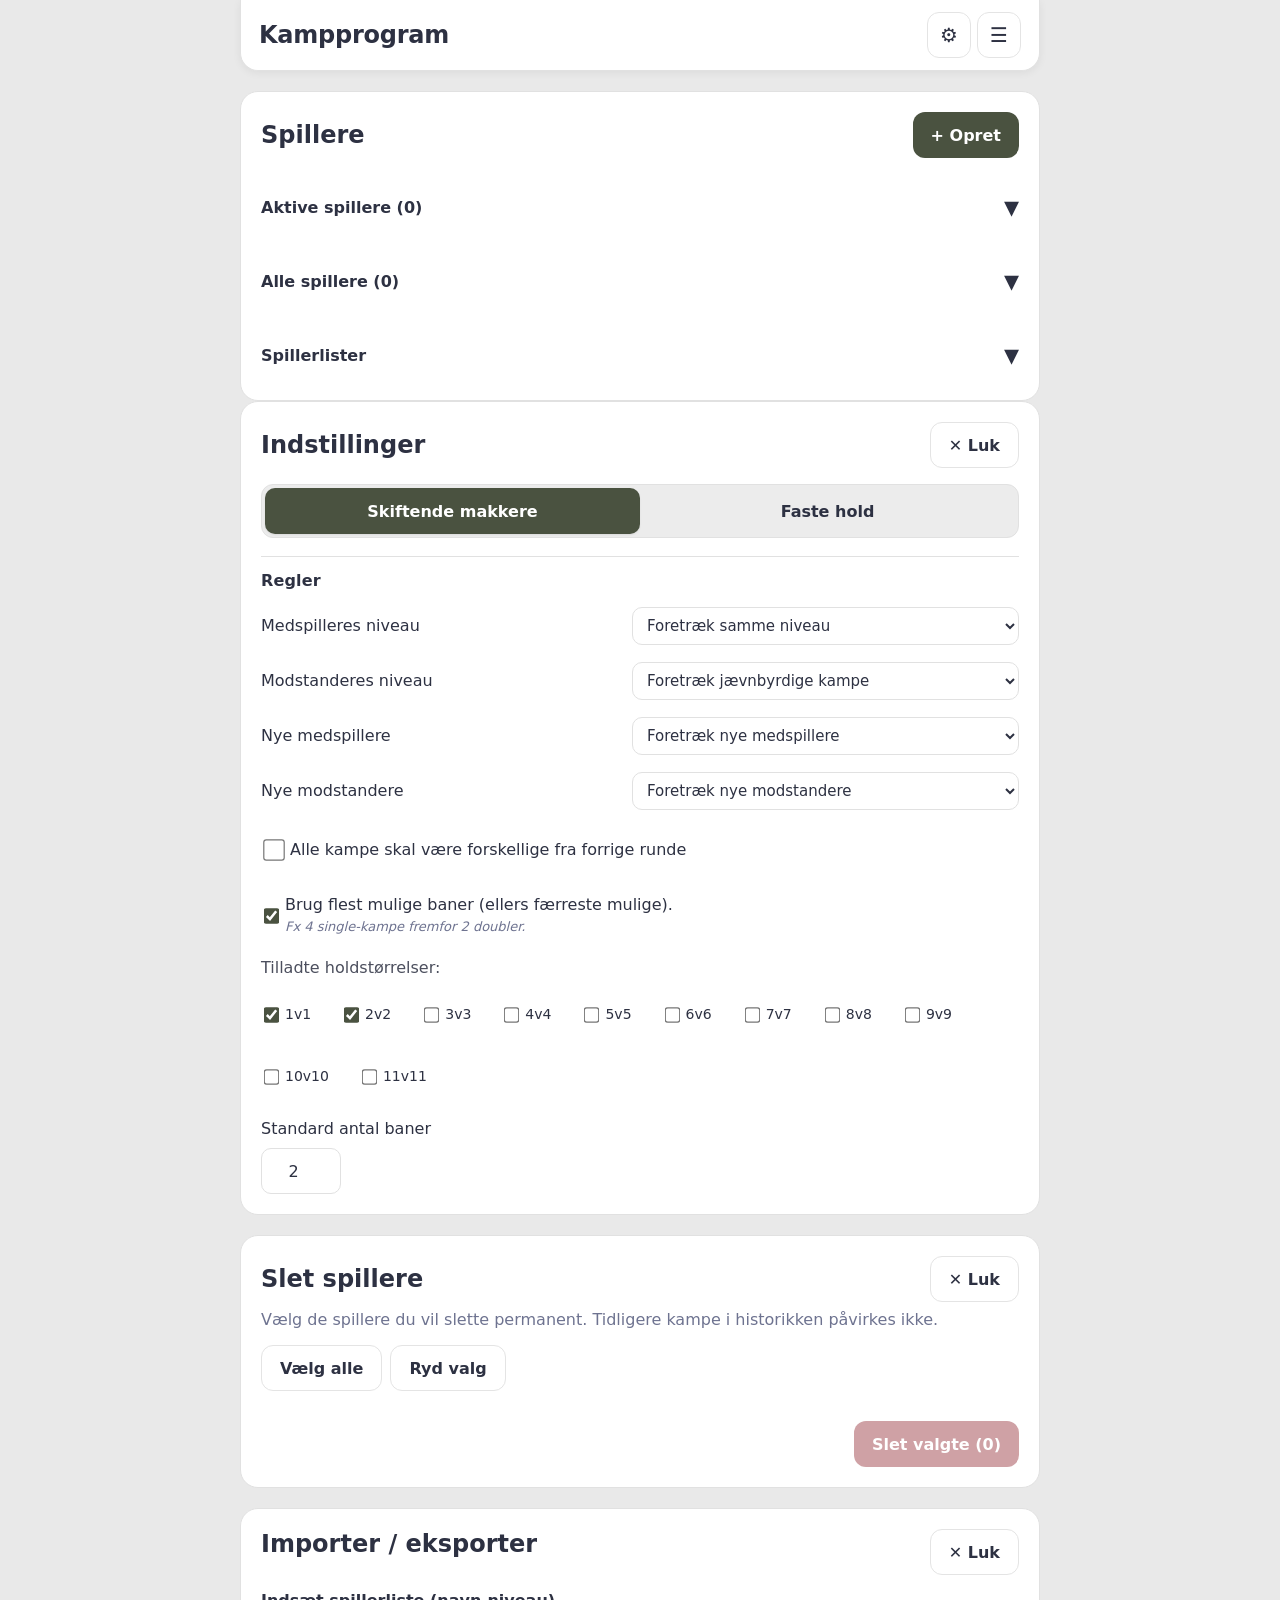
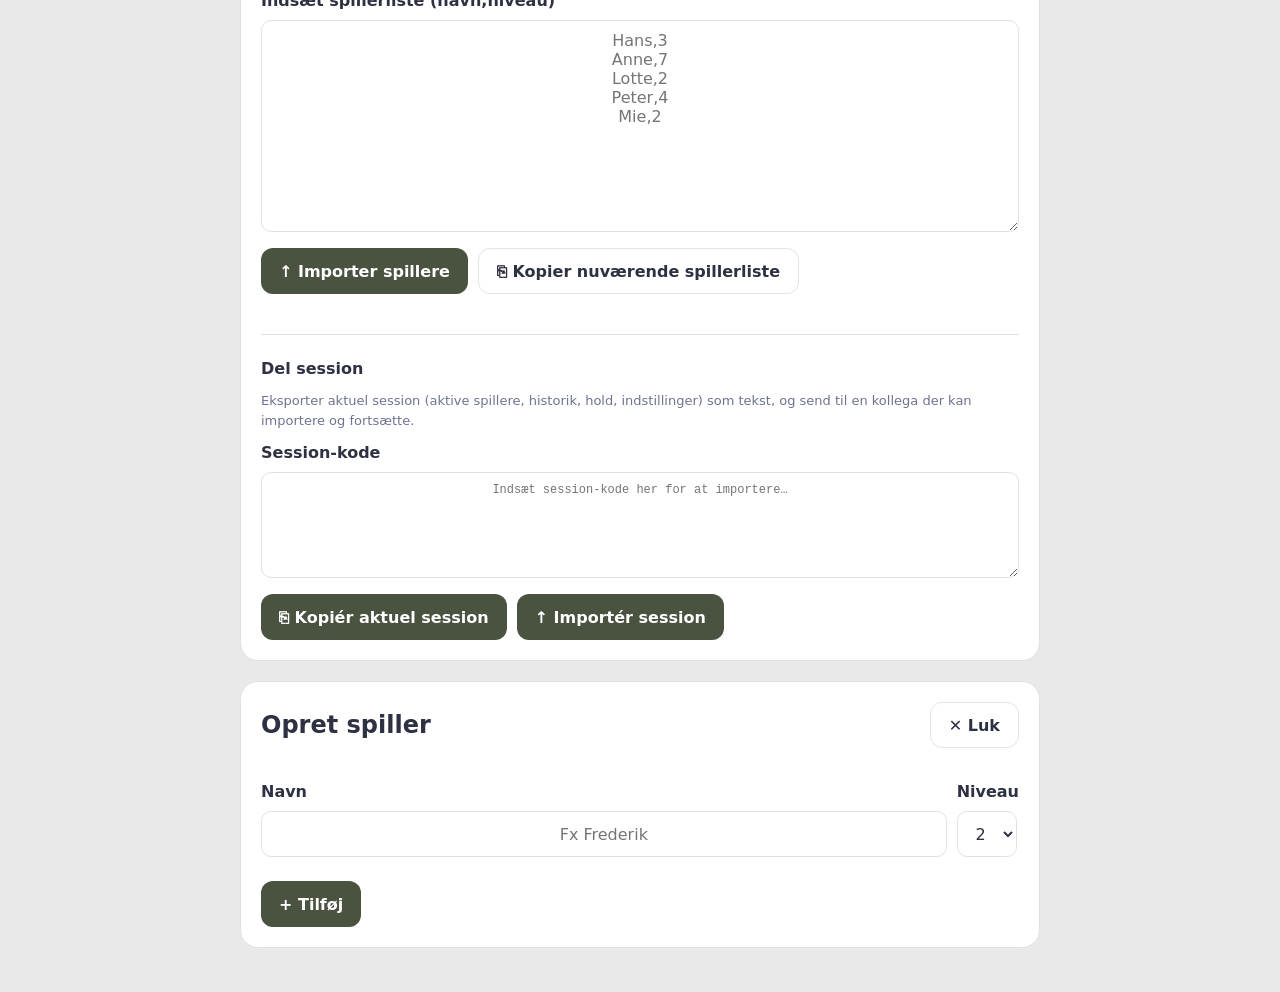
==== commit 351a34cb: "fix" ====
--- a/index.html
+++ b/index.html
@@ -277,7 +277,7 @@
                     <div class="settings-row settings-rule-row">
                         <label class="rule-toggle-label">
                             <input id="disallowExactRepeat" type="checkbox" />
-                            <span>Alle kampe <strong>skal</strong> være forskellige fra forrige runde</span>
+                            <span>Alle kampe skal være forskellige fra forrige runde</span>
                         </label>
                     </div>
                 </div>
--- a/styles.css
+++ b/styles.css
@@ -75,16 +75,15 @@
 }
 
 .app-header {
-    display: flex;
-    flex-wrap: nowrap;
-    justify-content: space-between;
+    display: grid;
+    grid-template-columns: 1fr auto;   /* title takes remaining, controls take what they need */
     align-items: center;
     gap: 12px;
     margin-bottom: 20px;
     padding: 12px 18px;
     background: var(--panel);
     border: 1px solid var(--border);
-    border-top: none;            /* flush with viewport when sticky */
+    border-top: none;
     border-top-left-radius: 0;
     border-top-right-radius: 0;
     border-bottom-left-radius: 18px;
@@ -1294,6 +1293,9 @@
 }
 .mode-toggle__option {
     flex: 1 1 0;
+    display: inline-flex;
+    align-items: center;
+    justify-content: center;     /* center the label horizontally */
     background: transparent;
     border: none;
     border-radius: 10px;
@@ -1303,6 +1305,7 @@
     cursor: pointer;
     transition: background 0.15s ease, color 0.15s ease;
     white-space: nowrap;
+    text-align: center;
 }
 .mode-toggle__option:hover:not(.mode-toggle__option--active) {
     background: rgba(0, 0, 0, 0.04);
@@ -1480,14 +1483,6 @@
 }
 
 
-/* Container for the two header menus (⚙ actions + ☰ hamburger). */
-.header-controls {
-    display: flex;
-    align-items: center;
-    gap: 8px;
-    position: relative;
-}
-
 /* Bigger menu for the gear menu, to fit the sort sub-items + delete. */
 .actions-dropdown {
     min-width: 270px;
@@ -1608,27 +1603,36 @@
    other standalones (it's added in HTML alongside them). */
 
 
-/* Force the two header menus to stay side-by-side regardless of viewport width. */
+/* Bulletproof header layout: the title and the controls block are two
+   independent grid columns (title fills remaining space, controls take only
+   what they need). Inside .header-controls, grid-auto-flow:column gives each
+   header-menu its own column so they can never overlap. */
 .header-controls {
-    display: flex !important;
-    flex-wrap: nowrap !important;
+    display: grid !important;
+    grid-auto-flow: column;
+    grid-auto-columns: max-content;
     align-items: center;
     gap: 6px;
-    flex: 0 0 auto;
     position: relative;
+    z-index: 51;          /* above the sticky header's drop-shadow */
+}
+.header-controls > .header-menu {
+    display: block;
+    position: relative;
+    /* Guarantee no transforms / absolute pinning can put this on top of its
+       sibling — these are grid items, the parent controls their position. */
+    inset: auto !important;
+}
+.header-controls .menu-toggle {
+    min-width: 44px;
+    padding: 8px 12px;
+    font-size: 20px;
 }
 .app-title {
-    flex: 1 1 auto;
     min-width: 0;
     white-space: nowrap;
     overflow: hidden;
     text-overflow: ellipsis;
-}
-.header-controls .menu-toggle {
-    flex: 0 0 auto;
-    min-width: 44px;
-    padding: 8px 12px;
-    font-size: 20px;
 }
 
 /* Hint text under a settings checkbox. */
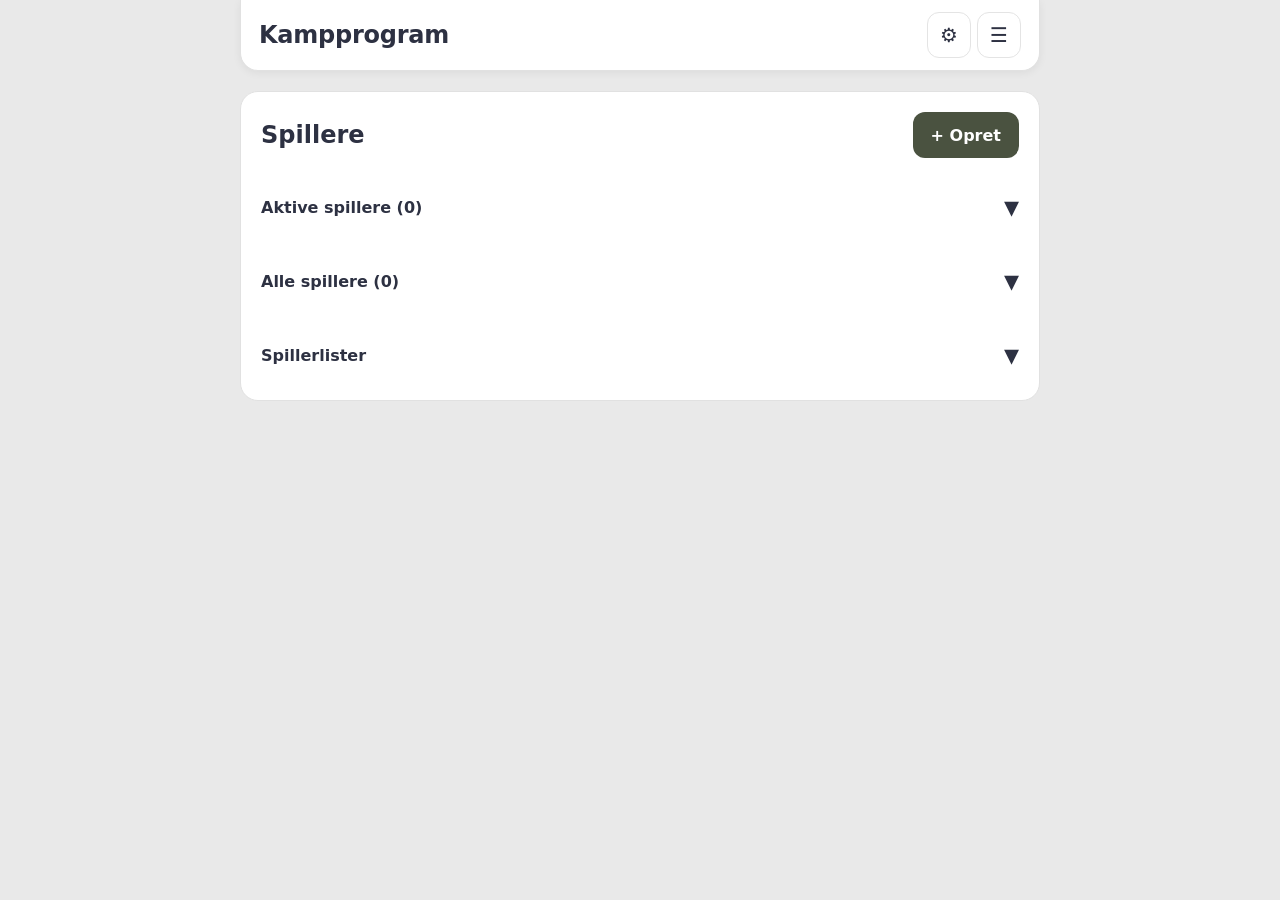
==== commit 7d2c15f4: "php update" ====
--- a/index.html
+++ b/index.html
@@ -56,8 +56,11 @@
             <div class="header-menu">
                 <button class="ghost menu-toggle" id="menuToggleBtn" aria-label="Menu" title="Menu">☰</button>
                 <div class="menu-dropdown" id="menuDropdown">
-                        <button class="menu-item" id="settingsBtn">⚙ Indstillinger</button>
+                    <button class="menu-item" id="settingsBtn">⚙ Indstillinger</button>
                     <button class="menu-item" id="importExportBtn">⇅ Import / eksport</button>
+                    <button class="menu-item account-menu-item" id="accountBtn">👤 Log ind</button>
+                    <button class="menu-item hidden" id="usersBtn">👥 Brugere</button>
+                    <button class="menu-item hidden" id="adminBtn">🛠 Admin</button>
                     <button class="danger menu-item" id="resetAllBtn">✕ Nulstil</button>
                 </div>
             </div>
@@ -101,6 +104,36 @@
                         </button>
 
                         <div class="collapsible-content">
+                            <div id="cloudListsSection" class="cloud-lists-section hidden">
+                                <h4 class="lists-section-title">☁ Klubbens spillerlister</h4>
+                                <div class="settings-row" style="margin-top: 0;">
+                                    <label for="cloudPlayerList">Hent klub-liste</label>
+                                    <div class="actions">
+                                        <select id="cloudPlayerList">
+                                            <option value="">Vælg liste</option>
+                                        </select>
+                                        <button class="primary" id="loadCloudListBtn">↓ Hent</button>
+                                    </div>
+                                </div>
+                                <div class="settings-row cloud-editor-only">
+                                    <label for="newCloudListName">Gem nuværende spillere som ny klub-liste</label>
+                                    <div class="actions">
+                                        <input id="newCloudListName" type="text" placeholder="Fx Torsdagsholdet"/>
+                                        <button class="primary" id="saveCloudListBtn">✓ Gem</button>
+                                    </div>
+                                </div>
+                                <div class="settings-row cloud-editor-only">
+                                    <label for="deleteCloudList">Slet klub-liste</label>
+                                    <div class="actions">
+                                        <select id="deleteCloudList">
+                                            <option value="">Vælg liste</option>
+                                        </select>
+                                        <button class="danger" id="deleteCloudListBtn">✕ Slet</button>
+                                    </div>
+                                </div>
+                            </div>
+
+                            <h4 class="lists-section-title">📱 Lokale spillerlister</h4>
                             <div class="settings-row" style="margin-top: 0;">
                                 <label for="presetPlayerList">Hent gemt spillerliste</label>
                                 <div class="actions">
@@ -316,6 +349,151 @@
             </div>
 
 
+
+
+            <div class="panel admin-panel standalone" id="adminPanel">
+                <div class="flex-row">
+                    <h2 class="h-no-m">Admin</h2>
+                    <button class="ghost" id="closeAdminBtn">✕ Luk</button>
+                </div>
+
+                <div class="admin-stats" id="adminStats"></div>
+
+                <h3 class="mt24">Klubber</h3>
+                <div class="admin-clubs" id="adminClubsList"></div>
+                <div class="settings-row">
+                    <label for="newClubName">Opret ny klub</label>
+                    <div class="actions">
+                        <input id="newClubName" type="text" placeholder="Klubnavn"/>
+                        <button class="primary" id="createClubBtn" type="button">+ Opret klub</button>
+                    </div>
+                </div>
+
+                <h3 class="mt24">Alle brugere</h3>
+                <div class="user-create-form">
+                    <h3>Opret bruger</h3>
+                    <div class="settings-row">
+                        <label for="adminNewUserClub">Klub</label>
+                        <select id="adminNewUserClub"></select>
+                    </div>
+                    <div class="settings-row">
+                        <label for="adminNewUserName">Navn</label>
+                        <input id="adminNewUserName" type="text"/>
+                    </div>
+                    <div class="settings-row">
+                        <label for="adminNewUserEmail">E-mail</label>
+                        <input id="adminNewUserEmail" type="email"/>
+                    </div>
+                    <div class="settings-row">
+                        <label for="adminNewUserPassword">Adgangskode</label>
+                        <input id="adminNewUserPassword" type="text" placeholder="Mindst 6 tegn"/>
+                    </div>
+                    <div class="settings-row">
+                        <label for="adminNewUserRole">Rolle</label>
+                        <select id="adminNewUserRole">
+                            <option value="viewer">viewer</option>
+                            <option value="editor" selected>editor</option>
+                            <option value="owner">owner</option>
+                        </select>
+                    </div>
+                    <div class="login-actions">
+                        <button class="primary" id="adminCreateUserBtn" type="button">Opret bruger</button>
+                    </div>
+                    <div class="login-error hidden" id="adminNewUserError"></div>
+                </div>
+                <div class="users-list" id="adminUsersList"></div>
+
+                <h3 class="mt24">Seneste aktivitet</h3>
+                <div class="admin-activity" id="adminActivityList"></div>
+            </div>
+
+            <div class="panel login-panel standalone" id="loginPanel">
+                <div class="flex-row">
+                    <h2 class="h-no-m">Log ind</h2>
+                    <button class="ghost" id="closeLoginBtn">✕ Luk</button>
+                </div>
+                <p class="muted">Log ind for at gemme og hente spillerlister fra din klub.</p>
+                <form id="loginForm" autocomplete="on" novalidate>
+                    <div class="settings-row">
+                        <label for="loginEmail">E-mail</label>
+                        <input id="loginEmail" type="email" name="email" required autocomplete="email"/>
+                    </div>
+                    <div class="settings-row">
+                        <label for="loginPassword">Adgangskode</label>
+                        <input id="loginPassword" type="password" name="password" required autocomplete="current-password"/>
+                    </div>
+                    <div class="login-actions">
+                        <button class="primary" type="submit" id="loginSubmitBtn">Log ind</button>
+                    </div>
+                    <div class="login-error hidden" id="loginError"></div>
+                </form>
+                <div id="loggedInView" class="hidden">
+                    <p>Du er logget ind som <strong id="loggedInName"></strong> (<span id="loggedInRole"></span>) i klubben <strong id="loggedInClub"></strong>.</p>
+                    <div class="login-actions">
+                        <button class="ghost" type="button" id="changePasswordBtn">Skift adgangskode</button>
+                        <button class="danger" type="button" id="logoutBtn">Log ud</button>
+                    </div>
+                </div>
+            </div>
+
+            <div class="panel users-panel standalone" id="usersPanel">
+                <div class="flex-row">
+                    <h2 class="h-no-m">Brugere</h2>
+                    <button class="ghost" id="closeUsersBtn">✕ Luk</button>
+                </div>
+                <p class="muted">Owner-rollen kan oprette og redigere brugere i klubben. Send selv login-oplysninger til den enkelte bruger.</p>
+                <div class="user-create-form">
+                    <h3>Opret bruger</h3>
+                    <div class="settings-row">
+                        <label for="newUserName">Navn</label>
+                        <input id="newUserName" type="text"/>
+                    </div>
+                    <div class="settings-row">
+                        <label for="newUserEmail">E-mail</label>
+                        <input id="newUserEmail" type="email"/>
+                    </div>
+                    <div class="settings-row">
+                        <label for="newUserPassword">Adgangskode</label>
+                        <input id="newUserPassword" type="text" placeholder="Mindst 6 tegn"/>
+                    </div>
+                    <div class="settings-row">
+                        <label for="newUserRole">Rolle</label>
+                        <select id="newUserRole">
+                            <option value="viewer">viewer — kun læse</option>
+                            <option value="editor" selected>editor — gemme/redigere lister</option>
+                            <option value="owner">owner — fuld adgang</option>
+                        </select>
+                    </div>
+                    <div class="login-actions">
+                        <button class="primary" type="button" id="createUserBtn">Opret bruger</button>
+                    </div>
+                    <div class="login-error hidden" id="newUserError"></div>
+                </div>
+                <h3 class="mt24">Eksisterende brugere</h3>
+                <div class="users-list" id="usersList"></div>
+            </div>
+
+            <div class="panel change-password-panel standalone" id="changePasswordPanel">
+                <div class="flex-row">
+                    <h2 class="h-no-m">Skift adgangskode</h2>
+                    <button class="ghost" id="closeChangePasswordBtn">✕ Luk</button>
+                </div>
+                <form id="changePasswordForm" novalidate>
+                    <div class="settings-row">
+                        <label for="currentPassword">Nuværende adgangskode</label>
+                        <input id="currentPassword" type="password" required autocomplete="current-password"/>
+                    </div>
+                    <div class="settings-row">
+                        <label for="newPassword">Ny adgangskode</label>
+                        <input id="newPassword" type="password" required autocomplete="new-password" minlength="6"/>
+                    </div>
+                    <div class="login-actions">
+                        <button class="primary" type="submit">Skift adgangskode</button>
+                    </div>
+                    <div class="login-error hidden" id="changePasswordError"></div>
+                </form>
+            </div>
+
             <div class="panel bulk-delete-panel standalone" id="bulkDeletePanel">
                 <div class="flex-row">
                     <h2 class="h-no-m">Slet spillere</h2>
--- a/styles.css
+++ b/styles.css
@@ -587,9 +587,25 @@
 .settings-panel,
 .new-player-panel,
 .import-export-panel,
+.bulk-delete-panel,
+.login-panel,
+.users-panel,
+.change-password-panel,
+.admin-panel {
+    display: none;
+}
+
 .settings-panel.open,
 .new-player-panel.open,
 .import-export-panel.open,
+.bulk-delete-panel.open,
+.login-panel.open,
+.users-panel.open,
+.change-password-panel.open,
+.admin-panel.open {
+    display: block;
+}
+
 textarea {
     resize: vertical;
 }
@@ -1451,38 +1467,6 @@
 }
 
 
-/* Delete-player button in the player-manager list row. */
-.player-row-delete {
-    flex: 0 0 auto;
-    box-sizing: border-box;
-    width: 32px;
-    height: 32px;
-    min-height: 32px;
-    padding: 0;
-    border-radius: 50%;
-    border: 1px solid var(--border, #e1e1e1);
-    background: transparent;
-    color: var(--muted, #777);
-    font-size: 14px;
-    line-height: 1;
-    display: inline-flex;
-    align-items: center;
-    justify-content: center;
-    cursor: pointer;
-    transition: background 0.12s ease, color 0.12s ease, border-color 0.12s ease;
-    margin-left: 6px;
-}
-.player-row-delete:hover {
-    border-color: #b91c1c;
-    color: #b91c1c;
-    background: rgba(185, 28, 28, 0.06);
-}
-.player-row-delete:focus-visible {
-    outline: 2px solid #b91c1c;
-    outline-offset: 2px;
-}
-
-
 /* Bigger menu for the gear menu, to fit the sort sub-items + delete. */
 .actions-dropdown {
     min-width: 270px;
@@ -1642,15 +1626,201 @@
     align-items: flex-start;
     gap: 8px;
 }
-.checkbox-with-hint__text {
-    display: block;
-    line-height: 1.35;
-}
-.setting-inline-hint {
-    display: block;
-    margin-top: 2px;
-    font-style: italic;
+.checkbox-with-hint__text 
+
+/* ===========================================================
+   Login / users / cloud-lists styles
+   =========================================================== */
+
+.login-panel .muted,
+.users-panel .muted {
+    margin-bottom: 16px;
+}
+
+.login-actions {
+    display: flex;
+    gap: 8px;
+    margin-top: 18px;
+    flex-wrap: wrap;
+}
+
+.login-error {
+    margin-top: 12px;
+    padding: 10px 12px;
+    background: rgba(185, 28, 28, 0.08);
+    border: 1px solid rgba(185, 28, 28, 0.35);
+    border-radius: 10px;
+    color: #b91c1c;
+    font-size: 14px;
+}
+
+.lists-section-title {
+    margin: 20px 0 10px;
+    font-size: 14px;
+    color: var(--muted, #777);
+    font-weight: 600;
+    text-transform: uppercase;
+    letter-spacing: 0.04em;
+}
+.lists-section-title:first-child {
+    margin-top: 0;
+}
+.cloud-lists-section {
+    padding-bottom: 14px;
+    border-bottom: 1px solid var(--border);
+    margin-bottom: 6px;
+}
+
+.user-create-form {
+    background: var(--panel-2, #f7f8f5);
+    border-radius: 12px;
+    padding: 14px 16px 4px;
+    margin-bottom: 18px;
+}
+.user-create-form h3 {
+    margin: 0 0 10px;
+    font-size: 16px;
+}
+.users-list {
+    display: flex;
+    flex-direction: column;
+    gap: 8px;
+}
+.user-row {
+    display: flex;
+    align-items: center;
+    gap: 10px;
+    padding: 10px 12px;
+    border: 1px solid var(--border, #e1e1e1);
+    border-radius: 10px;
+    background: var(--panel);
+    flex-wrap: wrap;
+}
+.user-row-main {
+    flex: 1 1 200px;
+    min-width: 0;
+}
+.user-row-name {
+    font-weight: 600;
+    overflow: hidden;
+    text-overflow: ellipsis;
+    white-space: nowrap;
+}
+.user-row-email {
+    color: var(--muted, #777);
     font-size: 13px;
+    overflow: hidden;
+    text-overflow: ellipsis;
+    white-space: nowrap;
+}
+.user-role-select {
+    width: auto;
+    min-width: 90px;
+    height: 36px;
+    padding: 0 10px;
+    box-sizing: border-box;
+    text-align: left;
+    text-align-last: left;
+}
+.user-row-pw,
+.user-row-delete {
+    width: 36px;
+    height: 36px;
+    padding: 0;
+    border-radius: 50%;
+    display: inline-flex;
+    align-items: center;
+    justify-content: center;
+}
+.user-row-delete:disabled {
+    opacity: 0.35;
+    cursor: not-allowed;
+}
+
+@media (max-width: 640px) {
+    .user-row {
+        flex-direction: column;
+        align-items: stretch;
+    }
+    .user-row-pw,
+    .user-row-delete {
+        align-self: flex-end;
+    }
+}
+
+
+/* ===========================================================
+   Admin-panel
+   =========================================================== */
+
+.admin-stats {
+    display: grid;
+    grid-template-columns: repeat(auto-fill, minmax(150px, 1fr));
+    gap: 10px;
+    margin-top: 16px;
+}
+.admin-stat-card {
+    background: var(--panel-2, #f7f8f5);
+    border: 1px solid var(--border);
+    border-radius: 12px;
+    padding: 12px 14px;
+    text-align: center;
+}
+.admin-stat-value {
+    font-size: 26px;
+    font-weight: 700;
+    line-height: 1.1;
+}
+.admin-stat-label {
+    font-size: 12px;
     color: var(--muted, #777);
-    font-weight: 400;
-}
+    margin-top: 4px;
+}
+
+.admin-clubs {
+    display: flex;
+    flex-direction: column;
+    gap: 8px;
+}
+
+.user-row-usage {
+    font-size: 12px;
+    color: var(--muted, #777);
+}
+
+.admin-activity {
+    display: flex;
+    flex-direction: column;
+    gap: 4px;
+    max-height: 50vh;
+    overflow-y: auto;
+    border: 1px solid var(--border);
+    border-radius: 12px;
+    padding: 10px 12px;
+    background: var(--panel);
+}
+.admin-activity-row {
+    display: flex;
+    gap: 10px;
+    align-items: baseline;
+    padding: 4px 0;
+    border-bottom: 1px solid var(--panel-2, #f0f0f0);
+    font-size: 14px;
+}
+.admin-activity-row:last-child {
+    border-bottom: none;
+}
+.admin-activity-time {
+    flex: 0 0 auto;
+    color: var(--muted, #777);
+    font-size: 12px;
+    white-space: nowrap;
+    min-width: 110px;
+}
+.admin-activity-text {
+    flex: 1 1 auto;
+    min-width: 0;
+}
+.admin-activity-text em {
+    color: var(--muted, #555);
+}
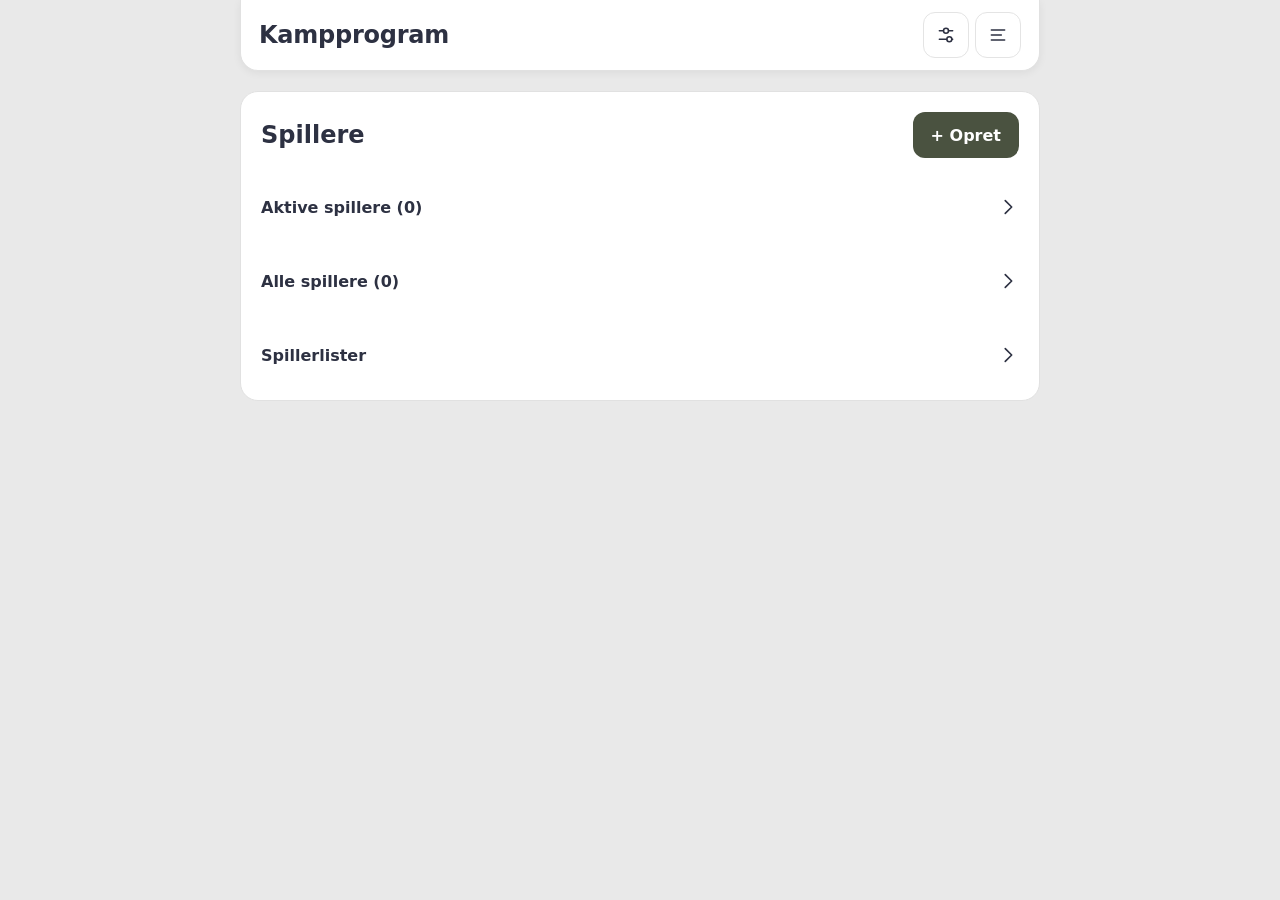
==== commit f2a0732d: "update with icons" ====
--- a/index.html
+++ b/index.html
@@ -29,39 +29,53 @@
         <div class="app-title">Kampprogram</div>
         <div class="header-controls">
             <div class="header-menu">
-                <button class="ghost menu-toggle" id="actionsToggleBtn" aria-label="Handlinger" title="Handlinger">⚙</button>
+                <button class="ghost menu-toggle" id="actionsToggleBtn" aria-label="Handlinger" title="Handlinger"><svg class="icon" aria-hidden="true" focusable="false"><use href="icons.svg#kp-actions"></use></svg></button>
                 <div class="menu-dropdown actions-dropdown" id="actionsDropdown">
                     <button class="menu-item" id="toggleLevelsBtn" type="button">
-                        <span class="eye-icon">👀</span>
+                        <span class="eye-icon"><svg class="icon" aria-hidden="true" focusable="false"><use href="icons.svg#kp-eye"></use></svg></span>
                         <span class="menu-item-label">Skjul niveauer</span>
                     </button>
                     <div class="menu-section">
                         <div class="menu-section-label">Sortér spillere</div>
                         <button class="menu-item menu-radio" type="button" data-sort-value="name" aria-checked="true">
-                            <span class="menu-radio-marker" aria-hidden="true">●</span>
+                            <span class="menu-radio-marker" aria-hidden="true"><svg class="icon icon--sm" aria-hidden="true" focusable="false"><use href="icons.svg#kp-selected"></use></svg></span>
                             <span>Efter navn</span>
                         </button>
                         <button class="menu-item menu-radio" type="button" data-sort-value="level-desc" aria-checked="false">
-                            <span class="menu-radio-marker" aria-hidden="true">●</span>
+                            <span class="menu-radio-marker" aria-hidden="true"><svg class="icon icon--sm" aria-hidden="true" focusable="false"><use href="icons.svg#kp-selected"></use></svg></span>
                             <span>Efter niveau (høj → lav)</span>
                         </button>
                         <button class="menu-item menu-radio" type="button" data-sort-value="level-asc" aria-checked="false">
-                            <span class="menu-radio-marker" aria-hidden="true">●</span>
+                            <span class="menu-radio-marker" aria-hidden="true"><svg class="icon icon--sm" aria-hidden="true" focusable="false"><use href="icons.svg#kp-selected"></use></svg></span>
                             <span>Efter niveau (lav → høj)</span>
                         </button>
-                    </div>
-                    <button class="danger menu-item" id="bulkDeleteBtn" type="button">✕ Slet spillere…</button>
+                        <button class="menu-item menu-radio" type="button" data-sort-value="created-desc" aria-checked="false">
+                            <span class="menu-radio-marker" aria-hidden="true"><svg class="icon icon--sm" aria-hidden="true" focusable="false"><use href="icons.svg#kp-selected"></use></svg></span>
+                            <span>Nyeste først</span>
+                        </button>
+                        <button class="menu-item menu-radio" type="button" data-sort-value="created-asc" aria-checked="false">
+                            <span class="menu-radio-marker" aria-hidden="true"><svg class="icon icon--sm" aria-hidden="true" focusable="false"><use href="icons.svg#kp-selected"></use></svg></span>
+                            <span>Ældste først</span>
+                        </button>
+                        <button class="menu-item menu-radio" type="button" data-sort-value="active-first" aria-checked="false">
+                            <span class="menu-radio-marker" aria-hidden="true"><svg class="icon icon--sm" aria-hidden="true" focusable="false"><use href="icons.svg#kp-selected"></use></svg></span>
+                            <span>Aktive først</span>
+                        </button>
+                    </div>
+                    <button class="danger menu-item" id="bulkDeleteBtn" type="button"><svg class="icon" aria-hidden="true" focusable="false"><use href="icons.svg#kp-trash"></use></svg> Slet spillere…</button>
                 </div>
             </div>
             <div class="header-menu">
-                <button class="ghost menu-toggle" id="menuToggleBtn" aria-label="Menu" title="Menu">☰</button>
+                <button class="ghost menu-toggle" id="menuToggleBtn" aria-label="Menu" title="Menu"><svg class="icon" aria-hidden="true" focusable="false"><use href="icons.svg#kp-menu"></use></svg></button>
                 <div class="menu-dropdown" id="menuDropdown">
-                    <button class="menu-item" id="settingsBtn">⚙ Indstillinger</button>
-                    <button class="menu-item" id="importExportBtn">⇅ Import / eksport</button>
-                    <button class="menu-item account-menu-item" id="accountBtn">👤 Log ind</button>
-                    <button class="menu-item hidden" id="usersBtn">👥 Brugere</button>
-                    <button class="menu-item hidden" id="adminBtn">🛠 Admin</button>
-                    <button class="danger menu-item" id="resetAllBtn">✕ Nulstil</button>
+                    <button class="menu-item hidden" id="clubBtn"><svg class="icon" aria-hidden="true" focusable="false"><use href="icons.svg#kp-club"></use></svg> Klub</button>
+                    <button class="menu-item" id="statsBtn"><svg class="icon" aria-hidden="true" focusable="false"><use href="icons.svg#kp-statistics"></use></svg> Spillerstatistik</button>
+                    <button class="menu-item" id="settingsBtn"><svg class="icon" aria-hidden="true" focusable="false"><use href="icons.svg#kp-actions"></use></svg> Indstillinger</button>
+                    <button class="menu-item" id="importExportBtn"><svg class="icon" aria-hidden="true" focusable="false"><use href="icons.svg#kp-import-export"></use></svg> Import / eksport</button>
+                    <button class="menu-item menu-item--section account-menu-item" id="accountBtn"><svg class="icon" aria-hidden="true" focusable="false"><use href="icons.svg#kp-account"></use></svg> Log ind</button>
+                    <button class="menu-item hidden" id="usersBtn"><svg class="icon" aria-hidden="true" focusable="false"><use href="icons.svg#kp-users"></use></svg> Brugere</button>
+                    <button class="menu-item hidden" id="adminBtn"><svg class="icon" aria-hidden="true" focusable="false"><use href="icons.svg#kp-admin"></use></svg> Admin</button>
+                    <button class="danger menu-item" id="resetAllBtn"><svg class="icon" aria-hidden="true" focusable="false"><use href="icons.svg#kp-trash"></use></svg> Nulstil</button>
                 </div>
             </div>
             <div class="menu-backdrop" id="menuBackdrop"></div>
@@ -77,6 +91,9 @@
                     <div class="flex-row">
                         <h2 class="h-no-m">Spillere</h2>
                         <div class="actions player-actions">
+                            <select id="quickAddClubPlayer" class="sort-select hidden" aria-label="Tilføj spiller fra klubben">
+                                <option value="">＋ Fra klubben…</option>
+                            </select>
                             <button class="primary" id="newPlayerBtn">+ Opret</button>
                         </div>
                     </div>
@@ -84,7 +101,7 @@
                     <div class="collapsible-panel collapsed mt24" id="activePlayersPanel">
                         <button class="prefill-header collapsible-toggle" type="button" data-target="activePlayersPanel">
                             <span class="h-no-m" id="activePlayersTitle">Aktive spillere</span>
-                            <span class="collapse-indicator">▾</span>
+                            <span class="collapse-indicator"><svg class="icon" aria-hidden="true" focusable="false"><use href="icons.svg#kp-chevron-right"></use></svg></span>
                         </button>
                         <div class="player-chip-list mt collapsible-content" id="playerRosterArea"></div>
                     </div>
@@ -92,7 +109,7 @@
                     <div class="collapsible-panel collapsed mt24" id="arrivalPanel">
                         <button class="prefill-header collapsible-toggle" type="button" data-target="arrivalPanel">
                             <span class="h-no-m" id="allPlayersTitle">Alle spillere</span>
-                            <span class="collapse-indicator">▾</span>
+                            <span class="collapse-indicator"><svg class="icon" aria-hidden="true" focusable="false"><use href="icons.svg#kp-chevron-right"></use></svg></span>
                         </button>
                         <div id="playerManagerListArea" class="player-manager-list mt collapsible-content"></div>
                     </div>
@@ -100,47 +117,47 @@
                     <div class="collapsible-panel collapsed mt24" id="playerListsPanel">
                         <button class="prefill-header collapsible-toggle" type="button" data-target="playerListsPanel">
                             <span class="h-no-m">Spillerlister</span>
-                            <span class="collapse-indicator">▾</span>
+                            <span class="collapse-indicator"><svg class="icon" aria-hidden="true" focusable="false"><use href="icons.svg#kp-chevron-right"></use></svg></span>
                         </button>
 
                         <div class="collapsible-content">
                             <div id="cloudListsSection" class="cloud-lists-section hidden">
-                                <h4 class="lists-section-title">☁ Klubbens spillerlister</h4>
+                                <h4 class="lists-section-title"><svg class="icon" aria-hidden="true" focusable="false"><use href="icons.svg#kp-cloud"></use></svg> Klubbens hold</h4>
                                 <div class="settings-row" style="margin-top: 0;">
-                                    <label for="cloudPlayerList">Hent klub-liste</label>
+                                    <label for="cloudPlayerList">Hent hold</label>
                                     <div class="actions">
                                         <select id="cloudPlayerList">
-                                            <option value="">Vælg liste</option>
+                                            <option value="">Vælg hold</option>
                                         </select>
-                                        <button class="primary" id="loadCloudListBtn">↓ Hent</button>
+                                        <button class="primary" id="loadCloudListBtn"><svg class="icon" aria-hidden="true" focusable="false"><use href="icons.svg#kp-arrow-down"></use></svg> Hent</button>
                                     </div>
                                 </div>
                                 <div class="settings-row cloud-editor-only">
-                                    <label for="newCloudListName">Gem nuværende spillere som ny klub-liste</label>
+                                    <label for="newCloudListName">Gem nuværende spillere som hold</label>
                                     <div class="actions">
                                         <input id="newCloudListName" type="text" placeholder="Fx Torsdagsholdet"/>
-                                        <button class="primary" id="saveCloudListBtn">✓ Gem</button>
+                                        <button class="primary" id="saveCloudListBtn"><svg class="icon" aria-hidden="true" focusable="false"><use href="icons.svg#kp-check"></use></svg> Gem</button>
                                     </div>
                                 </div>
                                 <div class="settings-row cloud-editor-only">
-                                    <label for="deleteCloudList">Slet klub-liste</label>
+                                    <label for="deleteCloudList">Slet hold</label>
                                     <div class="actions">
                                         <select id="deleteCloudList">
-                                            <option value="">Vælg liste</option>
+                                            <option value="">Vælg hold</option>
                                         </select>
-                                        <button class="danger" id="deleteCloudListBtn">✕ Slet</button>
+                                        <button class="danger" id="deleteCloudListBtn"><svg class="icon" aria-hidden="true" focusable="false"><use href="icons.svg#kp-trash"></use></svg> Slet</button>
                                     </div>
                                 </div>
                             </div>
 
-                            <h4 class="lists-section-title">📱 Lokale spillerlister</h4>
+                            <h4 class="lists-section-title"><svg class="icon" aria-hidden="true" focusable="false"><use href="icons.svg#kp-local-lists"></use></svg> Lokale spillerlister</h4>
                             <div class="settings-row" style="margin-top: 0;">
                                 <label for="presetPlayerList">Hent gemt spillerliste</label>
                                 <div class="actions">
                                     <select id="presetPlayerList">
                                         <option value="">Vælg liste</option>
                                     </select>
-                                    <button class="primary" id="loadPresetPlayersBtn">↓ Hent spillere</button>
+                                    <button class="primary" id="loadPresetPlayersBtn"><svg class="icon" aria-hidden="true" focusable="false"><use href="icons.svg#kp-arrow-down"></use></svg> Hent spillere</button>
                                 </div>
                             </div>
 
@@ -148,7 +165,7 @@
                                 <label for="newPresetListName">Gem nuværende spillere som ny liste</label>
                                 <div class="actions">
                                     <input id="newPresetListName" type="text" placeholder="Fx Torsdagsholdet"/>
-                                    <button class="primary" id="savePresetPlayersBtn">✓ Gem liste</button>
+                                    <button class="primary" id="savePresetPlayersBtn"><svg class="icon" aria-hidden="true" focusable="false"><use href="icons.svg#kp-check"></use></svg> Gem liste</button>
                                 </div>
                             </div>
 
@@ -158,7 +175,7 @@
                                     <select id="deletePresetPlayerList">
                                         <option value="">Vælg liste</option>
                                     </select>
-                                    <button class="danger" id="deletePresetPlayersBtn">✕ Slet liste</button>
+                                    <button class="danger" id="deletePresetPlayersBtn"><svg class="icon" aria-hidden="true" focusable="false"><use href="icons.svg#kp-trash"></use></svg> Slet liste</button>
                                 </div>
                             </div>
                         </div>
@@ -169,12 +186,12 @@
                 <div class="panel collapsible-panel hidden" id="teamsPanel">
                     <button class="prefill-header collapsible-toggle" type="button" data-target="teamsPanel">
                         <span class="h-no-m" id="teamsTitle">Hold</span>
-                        <span class="collapse-indicator">▾</span>
+                        <span class="collapse-indicator"><svg class="icon" aria-hidden="true" focusable="false"><use href="icons.svg#kp-chevron-right"></use></svg></span>
                     </button>
                     <div class="collapsible-content">
                         <div class="team-mode-actions">
-                            <button class="primary" id="generateTeamsBtn">↻ Lav hold</button>
-                            <button class="ghost" id="clearTeamsBtn">✕ Nulstil hold</button>
+                            <button class="primary" id="generateTeamsBtn"><svg class="icon" aria-hidden="true" focusable="false"><use href="icons.svg#kp-make-teams"></use></svg> Lav hold</button>
+                            <button class="ghost" id="clearTeamsBtn"><svg class="icon" aria-hidden="true" focusable="false"><use href="icons.svg#kp-close"></use></svg> Nulstil hold</button>
                         </div>
                         <div id="teamsArea" class="teams-area"></div>
                     </div>
@@ -188,18 +205,23 @@
                             <label for="courtCount">Baner</label>
                             <input id="courtCount" type="number" min="1" value="2"/>
                         </div>
-                        <button class="primary" id="generateBtn">▶ Lav næste kamprunde</button>
+                        <button class="primary" id="generateBtn"><svg class="icon" aria-hidden="true" focusable="false"><use href="icons.svg#kp-next-round"></use></svg> Lav næste kamprunde</button>
+                    </div>
+
+                    <div class="session-share-row hidden" id="sessionShareRow">
+                        <button class="ghost" id="saveClubSessionBtn" type="button"><svg class="icon" aria-hidden="true" focusable="false"><use href="icons.svg#kp-cloud"></use></svg> Gem session til klubben</button>
+                        <span class="session-share-hint">Gemmer aftenens tilstand (fremmødte, runder, bænk), så et andet klubmedlem kan overtage.</span>
                     </div>
 
                     <div class="prefill-panel collapsible-panel collapsed" id="prefillPanel">
                         <button class="prefill-header collapsible-toggle" id="prefillToggleBtn" type="button">
                             <h3 class="h-no-m">Præudfyld</h3>
-                            <span class="collapse-indicator">▾</span>
+                            <span class="collapse-indicator"><svg class="icon" aria-hidden="true" focusable="false"><use href="icons.svg#kp-chevron-right"></use></svg></span>
                         </button>
 
                         <div class="collapsible-content">
                             <div class="prefill-actions">
-                                <button class="ghost" id="clearPrefillBtn" type="button">✕ Nulstil</button>
+                                <button class="ghost" id="clearPrefillBtn" type="button"><svg class="icon" aria-hidden="true" focusable="false"><use href="icons.svg#kp-close"></use></svg> Nulstil</button>
                             </div>
                             <div id="prefillArea" class="prefill-area"></div>
                         </div>
@@ -208,12 +230,12 @@
                     <div class="prefill-panel collapsible-panel collapsed" id="resultPanel">
                         <button class="prefill-header collapsible-toggle" id="resultToggleBtn" type="button">
                             <h3 class="h-no-m">Seneste kamprunde</h3>
-                            <span class="collapse-indicator">▾</span>
+                            <span class="collapse-indicator"><svg class="icon" aria-hidden="true" focusable="false"><use href="icons.svg#kp-chevron-right"></use></svg></span>
                         </button>
                         <div class="collapsible-content">
                             <div class="result-actions">
-                                <button class="ghost" id="editResultBtn" type="button">✎ Rediger</button>
-                                <button class="ghost" id="shuffleBtn" disabled>↺ Shuffle</button>
+                                <button class="ghost" id="editResultBtn" type="button"><svg class="icon" aria-hidden="true" focusable="false"><use href="icons.svg#kp-edit"></use></svg> Rediger</button>
+                                <button class="ghost" id="shuffleBtn" disabled><svg class="icon" aria-hidden="true" focusable="false"><use href="icons.svg#kp-retry"></use></svg> Shuffle</button>
                             </div>
                             <div id="resultArea" class="subtle">Ingen kamprunde genereret endnu.</div>
                         </div>
@@ -223,7 +245,7 @@
                 <div class="panel hidden collapsible-panel collapsed" id="playerStatsPanel">
                     <button class="collapsible-toggle panel-toggle" type="button" data-target="playerStatsPanel">
                         <span>Spillerstatus</span>
-                        <span class="collapse-indicator">▾</span>
+                        <span class="collapse-indicator"><svg class="icon" aria-hidden="true" focusable="false"><use href="icons.svg#kp-chevron-right"></use></svg></span>
                     </button>
                     <div class="collapsible-content">
                         <div id="playerStatsArea" class="subtle">Ingen data endnu.</div>
@@ -233,14 +255,15 @@
                 <div class="panel hidden collapsible-panel collapsed" id="historyPanel">
                     <button class="collapsible-toggle panel-toggle" type="button" data-target="historyPanel">
                         <span>Historik</span>
-                        <span class="collapse-indicator">▾</span>
+                        <span class="collapse-indicator"><svg class="icon" aria-hidden="true" focusable="false"><use href="icons.svg#kp-chevron-right"></use></svg></span>
                     </button>
 
                     <div class="collapsible-content">
                         <div class="history-header">
 
-                            <button class="ghost" id="undoBtn">↩ Fjern seneste</button>
-                            <button class="danger" id="resetHistoryBtn">✕ Fjern alle</button>
+                            <button class="primary" id="endEveningBtn"><svg class="icon" aria-hidden="true" focusable="false"><use href="icons.svg#kp-end-evening"></use></svg> Afslut aften</button>
+                            <button class="ghost" id="undoBtn"><svg class="icon" aria-hidden="true" focusable="false"><use href="icons.svg#kp-undo"></use></svg> Fjern seneste</button>
+                            <button class="danger" id="resetHistoryBtn"><svg class="icon" aria-hidden="true" focusable="false"><use href="icons.svg#kp-trash"></use></svg> Fjern alle</button>
                         </div>
                         <div id="historyArea" class="subtle">Ingen kamprunder endnu.</div>
                     </div>
@@ -251,7 +274,7 @@
             <div class="panel settings-panel standalone" id="settingsPanel">
                 <div class="flex-row">
                     <h2 class="h-no-m">Indstillinger</h2>
-                    <button class="ghost" id="closeSettingsBtn">✕ Luk</button>
+                    <button class="ghost" id="closeSettingsBtn"><svg class="icon" aria-hidden="true" focusable="false"><use href="icons.svg#kp-close"></use></svg> Luk</button>
                 </div>
 
                 <div class="settings-row settings-row--mode-toggle" id="teamModeRow">
@@ -317,10 +340,10 @@
 
                 <div class="settings-row" id="maximizeCourtsRow">
                     <label class="checkbox-with-hint">
-                        <input id="maximizeCourts" type="checkbox" checked />
+                        <input id="maximizeCourts" type="checkbox" />
                         <span class="checkbox-with-hint__text">
                             Brug flest mulige baner (ellers færreste mulige).
-                            <em class="setting-inline-hint">Fx 4 single-kampe fremfor 2 doubler.</em>
+                            <em class="setting-inline-hint">Fx 4 single-kampe fremfor 2 doubler. Som standard bruges færrest mulige baner.</em>
                         </span>
                     </label>
                 </div>
@@ -354,7 +377,7 @@
             <div class="panel admin-panel standalone" id="adminPanel">
                 <div class="flex-row">
                     <h2 class="h-no-m">Admin</h2>
-                    <button class="ghost" id="closeAdminBtn">✕ Luk</button>
+                    <button class="ghost" id="closeAdminBtn"><svg class="icon" aria-hidden="true" focusable="false"><use href="icons.svg#kp-close"></use></svg> Luk</button>
                 </div>
 
                 <div class="admin-stats" id="adminStats"></div>
@@ -373,10 +396,6 @@
                 <div class="user-create-form">
                     <h3>Opret bruger</h3>
                     <div class="settings-row">
-                        <label for="adminNewUserClub">Klub</label>
-                        <select id="adminNewUserClub"></select>
-                    </div>
-                    <div class="settings-row">
                         <label for="adminNewUserName">Navn</label>
                         <input id="adminNewUserName" type="text"/>
                     </div>
@@ -389,7 +408,11 @@
                         <input id="adminNewUserPassword" type="text" placeholder="Mindst 6 tegn"/>
                     </div>
                     <div class="settings-row">
-                        <label for="adminNewUserRole">Rolle</label>
+                        <label for="adminNewUserClub">Tilføj til klub (valgfrit)</label>
+                        <select id="adminNewUserClub"></select>
+                    </div>
+                    <div class="settings-row">
+                        <label for="adminNewUserRole">Rolle i klubben</label>
                         <select id="adminNewUserRole">
                             <option value="viewer">viewer</option>
                             <option value="editor" selected>editor</option>
@@ -401,18 +424,122 @@
                     </div>
                     <div class="login-error hidden" id="adminNewUserError"></div>
                 </div>
+                <div class="user-create-form">
+                    <h3>Tilføj medlemskab</h3>
+                    <div class="settings-row">
+                        <label for="adminMemberUser">Bruger</label>
+                        <select id="adminMemberUser"></select>
+                    </div>
+                    <div class="settings-row">
+                        <label for="adminMemberClub">Klub</label>
+                        <select id="adminMemberClub"></select>
+                    </div>
+                    <div class="settings-row">
+                        <label for="adminMemberRole">Rolle</label>
+                        <select id="adminMemberRole">
+                            <option value="viewer">viewer</option>
+                            <option value="editor" selected>editor</option>
+                            <option value="owner">owner</option>
+                        </select>
+                    </div>
+                    <div class="login-actions">
+                        <button class="primary" id="adminAddMembershipBtn" type="button"><svg class="icon" aria-hidden="true" focusable="false"><use href="icons.svg#kp-add"></use></svg> Tilføj til klub</button>
+                    </div>
+                </div>
                 <div class="users-list" id="adminUsersList"></div>
 
                 <h3 class="mt24">Seneste aktivitet</h3>
                 <div class="admin-activity" id="adminActivityList"></div>
             </div>
 
+
+
+            <div class="panel club-panel standalone" id="clubPanel">
+                <div class="flex-row">
+                    <h2 class="h-no-m" id="clubPanelTitle">Klub</h2>
+                    <button class="ghost" id="closeClubBtn"><svg class="icon" aria-hidden="true" focusable="false"><use href="icons.svg#kp-close"></use></svg> Luk</button>
+                </div>
+                <p class="muted" id="clubPanelStats"></p>
+
+                <div id="clubCourtsRow" class="settings-row hidden">
+                    <label for="clubCourtsInput">Standard antal baner for klubben</label>
+                    <div class="actions">
+                        <input id="clubCourtsInput" type="number" min="1" max="50" placeholder="fx 4" style="width: 6rem;"/>
+                        <button class="primary" id="saveClubCourtsBtn" type="button"><svg class="icon" aria-hidden="true" focusable="false"><use href="icons.svg#kp-check"></use></svg> Gem</button>
+                    </div>
+                    <em class="setting-inline-hint">Forvalgt antal baner for alle klubbens medlemmer, når de genererer kampe.</em>
+                </div>
+
+                <h3 class="mt24">Hold</h3>
+                <p class="muted">Et hold er en delmængde af klubbens spillere — hent holdet i "Spillerlister"-panelet, når I skal spille. En spiller kan være på flere hold.</p>
+                <div id="clubSquadCreateRow" class="settings-row hidden">
+                    <label for="clubNewSquadName">Opret nyt (tomt) hold</label>
+                    <div class="actions">
+                        <input id="clubNewSquadName" type="text" placeholder="Fx Herrer A"/>
+                        <button class="primary" id="clubCreateSquadBtn" type="button">+ Opret hold</button>
+                    </div>
+                </div>
+                <div class="users-list" id="clubSquadsList"></div>
+
+                <h3 class="mt24">Igangværende sessioner</h3>
+                <p class="muted">Overtag en session, et andet medlem har gemt — så fortsætter du med fuld kontekst (fremmødte, runder, hvem der har siddet over). Selve gemningen sker fra "Lav kampe"-panelet, hvor aftenen er i gang.</p>
+                <div class="users-list" id="clubSessionsList"></div>
+
+                <div id="clubDangerZone" class="club-danger-zone hidden">
+                    <h3 class="mt24">Farezone</h3>
+                    <p class="muted">Sletning fjerner klubben permanent inkl. alle medlemskaber, spillerlister og sessioner.</p>
+                    <button class="danger" id="deleteClubBtn" type="button"><svg class="icon" aria-hidden="true" focusable="false"><use href="icons.svg#kp-trash"></use></svg> Slet klubben permanent</button>
+                </div>
+            </div>
+
+            <div class="panel invite-panel standalone" id="invitePanel">
+                <div class="flex-row">
+                    <h2 class="h-no-m">Invitation</h2>
+                    <button class="ghost" id="closeInviteBtn"><svg class="icon" aria-hidden="true" focusable="false"><use href="icons.svg#kp-close"></use></svg> Luk</button>
+                </div>
+                <p id="inviteInfoText"></p>
+                <div id="inviteAcceptView" class="hidden">
+                    <div class="login-actions">
+                        <button class="primary" type="button" id="acceptInviteBtn"><svg class="icon" aria-hidden="true" focusable="false"><use href="icons.svg#kp-check"></use></svg> Acceptér invitation</button>
+                    </div>
+                </div>
+                <div id="inviteLoginView" class="hidden">
+                    <p class="muted">Du har allerede en konto — log ind for at acceptere invitationen.</p>
+                    <form id="inviteLoginForm" novalidate>
+                        <div class="settings-row">
+                            <label for="inviteLoginPassword">Adgangskode</label>
+                            <input id="inviteLoginPassword" type="password" autocomplete="current-password"/>
+                        </div>
+                        <div class="login-actions">
+                            <button class="primary" type="submit">Log ind og acceptér</button>
+                        </div>
+                    </form>
+                </div>
+                <div id="inviteRegisterView" class="hidden">
+                    <p class="muted">Opret en konto for at acceptere invitationen.</p>
+                    <form id="inviteRegisterForm" novalidate>
+                        <div class="settings-row">
+                            <label for="inviteRegName">Dit navn</label>
+                            <input id="inviteRegName" type="text"/>
+                        </div>
+                        <div class="settings-row">
+                            <label for="inviteRegPassword">Vælg adgangskode (mindst 6 tegn)</label>
+                            <input id="inviteRegPassword" type="password" autocomplete="new-password" minlength="6"/>
+                        </div>
+                        <div class="login-actions">
+                            <button class="primary" type="submit">Opret konto og acceptér</button>
+                        </div>
+                    </form>
+                </div>
+                <div class="login-error hidden" id="inviteFlowError"></div>
+            </div>
+
             <div class="panel login-panel standalone" id="loginPanel">
                 <div class="flex-row">
-                    <h2 class="h-no-m">Log ind</h2>
-                    <button class="ghost" id="closeLoginBtn">✕ Luk</button>
-                </div>
-                <p class="muted">Log ind for at gemme og hente spillerlister fra din klub.</p>
+                    <h2 class="h-no-m" id="loginPanelTitle">Log ind</h2>
+                    <button class="ghost" id="closeLoginBtn"><svg class="icon" aria-hidden="true" focusable="false"><use href="icons.svg#kp-close"></use></svg> Luk</button>
+                </div>
+                <p class="muted" id="loginIntro">Log ind for at hente klubbens hold og dele sessioner med andre medlemmer.</p>
                 <form id="loginForm" autocomplete="on" novalidate>
                     <div class="settings-row">
                         <label for="loginEmail">E-mail</label>
@@ -428,7 +555,12 @@
                     <div class="login-error hidden" id="loginError"></div>
                 </form>
                 <div id="loggedInView" class="hidden">
-                    <p>Du er logget ind som <strong id="loggedInName"></strong> (<span id="loggedInRole"></span>) i klubben <strong id="loggedInClub"></strong>.</p>
+                    <p>Du er logget ind som <strong id="loggedInName"></strong><span id="loggedInClubInfo"> — <span id="loggedInRole"></span> i klubben <strong id="loggedInClub"></strong></span>.</p>
+                    <p class="muted hidden" id="noClubHint"></p>
+                    <div class="settings-row hidden" id="clubSwitchRow">
+                        <label for="clubSwitchSelect">Aktiv klub</label>
+                        <select id="clubSwitchSelect"></select>
+                    </div>
                     <div class="login-actions">
                         <button class="ghost" type="button" id="changePasswordBtn">Skift adgangskode</button>
                         <button class="danger" type="button" id="logoutBtn">Log ud</button>
@@ -438,45 +570,40 @@
 
             <div class="panel users-panel standalone" id="usersPanel">
                 <div class="flex-row">
-                    <h2 class="h-no-m">Brugere</h2>
-                    <button class="ghost" id="closeUsersBtn">✕ Luk</button>
-                </div>
-                <p class="muted">Owner-rollen kan oprette og redigere brugere i klubben. Send selv login-oplysninger til den enkelte bruger.</p>
+                    <h2 class="h-no-m">Medlemmer</h2>
+                    <button class="ghost" id="closeUsersBtn"><svg class="icon" aria-hidden="true" focusable="false"><use href="icons.svg#kp-close"></use></svg> Luk</button>
+                </div>
+                <p class="muted">Invitér nye medlemmer pr. e-mail. Modtageren får et link, hvor de logger ind — eller opretter en konto — og automatisk bliver medlem af klubben.</p>
                 <div class="user-create-form">
-                    <h3>Opret bruger</h3>
-                    <div class="settings-row">
-                        <label for="newUserName">Navn</label>
-                        <input id="newUserName" type="text"/>
-                    </div>
-                    <div class="settings-row">
-                        <label for="newUserEmail">E-mail</label>
-                        <input id="newUserEmail" type="email"/>
-                    </div>
-                    <div class="settings-row">
-                        <label for="newUserPassword">Adgangskode</label>
-                        <input id="newUserPassword" type="text" placeholder="Mindst 6 tegn"/>
-                    </div>
-                    <div class="settings-row">
-                        <label for="newUserRole">Rolle</label>
-                        <select id="newUserRole">
+                    <h3>Invitér medlem</h3>
+                    <div class="settings-row">
+                        <label for="inviteEmail">E-mail</label>
+                        <input id="inviteEmail" type="email" placeholder="navn@eksempel.dk"/>
+                    </div>
+                    <div class="settings-row">
+                        <label for="inviteRole">Rolle</label>
+                        <select id="inviteRole">
                             <option value="viewer">viewer — kun læse</option>
                             <option value="editor" selected>editor — gemme/redigere lister</option>
                             <option value="owner">owner — fuld adgang</option>
                         </select>
                     </div>
                     <div class="login-actions">
-                        <button class="primary" type="button" id="createUserBtn">Opret bruger</button>
-                    </div>
-                    <div class="login-error hidden" id="newUserError"></div>
-                </div>
-                <h3 class="mt24">Eksisterende brugere</h3>
+                        <button class="primary" type="button" id="sendInviteBtn"><svg class="icon" aria-hidden="true" focusable="false"><use href="icons.svg#kp-invite"></use></svg> Send invitation</button>
+                    </div>
+                    <div class="login-error hidden" id="inviteError"></div>
+                    <div class="invite-link-box hidden" id="inviteLinkBox"></div>
+                </div>
+                <h3 class="mt24">Afventende invitationer</h3>
+                <div class="users-list" id="invitesList"></div>
+                <h3 class="mt24">Medlemmer</h3>
                 <div class="users-list" id="usersList"></div>
             </div>
 
             <div class="panel change-password-panel standalone" id="changePasswordPanel">
                 <div class="flex-row">
                     <h2 class="h-no-m">Skift adgangskode</h2>
-                    <button class="ghost" id="closeChangePasswordBtn">✕ Luk</button>
+                    <button class="ghost" id="closeChangePasswordBtn"><svg class="icon" aria-hidden="true" focusable="false"><use href="icons.svg#kp-close"></use></svg> Luk</button>
                 </div>
                 <form id="changePasswordForm" novalidate>
                     <div class="settings-row">
@@ -497,7 +624,7 @@
             <div class="panel bulk-delete-panel standalone" id="bulkDeletePanel">
                 <div class="flex-row">
                     <h2 class="h-no-m">Slet spillere</h2>
-                    <button class="ghost" id="closeBulkDeleteBtn">✕ Luk</button>
+                    <button class="ghost" id="closeBulkDeleteBtn"><svg class="icon" aria-hidden="true" focusable="false"><use href="icons.svg#kp-close"></use></svg> Luk</button>
                 </div>
                 <p class="muted bulk-delete-intro">Vælg de spillere du vil slette permanent. Tidligere kampe i historikken påvirkes ikke.</p>
                 <div class="bulk-delete-toolbar">
@@ -512,21 +639,21 @@
             <div class="panel import-export-panel standalone" id="importExportPanel">
                 <div class="flex-row">
                     <h2>Importer / eksporter</h2>
-                    <button class="ghost" id="closeImportExportBtn">✕ Luk</button>
+                    <button class="ghost" id="closeImportExportBtn"><svg class="icon" aria-hidden="true" focusable="false"><use href="icons.svg#kp-close"></use></svg> Luk</button>
                 </div>
 
                 <div class="settings-row">
-                    <label for="playerImportText">Indsæt spillerliste (navn,niveau)</label>
+                    <label for="playerImportText">Indsæt spillerliste (navn,niveau 1-5 hvor 1=Nybegynder og 5=Elite)</label>
                     <textarea
                             id="playerImportText"
                             rows="10"
-                            placeholder="Hans,3&#10;Anne,7&#10;Lotte,2&#10;Peter,4&#10;Mie,2"
+                            placeholder="Hans,3&#10;Anne,4&#10;Lotte,2&#10;Peter,5&#10;Mie,1"
                     ></textarea>
                 </div>
 
                 <div class="actions" style="margin-top: 12px;">
-                    <button class="primary" id="importPlayersBtn">↑ Importer spillere</button>
-                    <button class="ghost" id="copyPlayersBtn">⎘ Kopier nuværende spillerliste</button>
+                    <button class="primary" id="importPlayersBtn"><svg class="icon" aria-hidden="true" focusable="false"><use href="icons.svg#kp-arrow-up"></use></svg> Importer spillere</button>
+                    <button class="ghost" id="copyPlayersBtn"><svg class="icon" aria-hidden="true" focusable="false"><use href="icons.svg#kp-copy"></use></svg> Kopier nuværende spillerliste</button>
                 </div>
 
                 <div class="settings-row session-transfer-section">
@@ -541,16 +668,54 @@
                             placeholder="Indsæt session-kode her for at importere…"
                     ></textarea>
                     <div class="actions" style="margin-top: 12px;">
-                        <button class="primary" id="exportSessionBtn">⎘ Kopiér aktuel session</button>
-                        <button class="primary" id="importSessionBtn">↑ Importér session</button>
-                    </div>
-                </div>
-            </div>
-
+                        <button class="primary" id="exportSessionBtn"><svg class="icon" aria-hidden="true" focusable="false"><use href="icons.svg#kp-copy"></use></svg> Kopiér aktuel session</button>
+                        <button class="primary" id="importSessionBtn"><svg class="icon" aria-hidden="true" focusable="false"><use href="icons.svg#kp-arrow-up"></use></svg> Importér session</button>
+                    </div>
+                </div>
+            </div>
+
+            <div class="panel stats-panel standalone" id="statsPanel">
+                <div class="flex-row">
+                    <h2 class="h-no-m">Spillerstatistik</h2>
+                    <button class="ghost" id="closeStatsBtn"><svg class="icon" aria-hidden="true" focusable="false"><use href="icons.svg#kp-close"></use></svg> Luk</button>
+                </div>
+                <p class="muted stats-intro">Statistikken bygger på kampene gemt på denne enhed. Resultater er valgfrie at markere (på rundekortet eller i historikken) og påvirker ikke, hvordan kampene genereres.</p>
+                <div class="stats-controls">
+                    <div>
+                        <label for="statsInterval">Periode</label>
+                        <select id="statsInterval">
+                            <option value="0" selected>Altid</option>
+                            <option value="7">Sidste 7 dage</option>
+                            <option value="30">Sidste 30 dage</option>
+                            <option value="90">Sidste 90 dage</option>
+                            <option value="365">Sidste år</option>
+                        </select>
+                    </div>
+                    <div>
+                        <label for="statsSort">Sortér efter</label>
+                        <select id="statsSort">
+                            <option value="name" selected>Navn</option>
+                            <option value="won">Flest vundne</option>
+                            <option value="lost">Flest tabte</option>
+                            <option value="matches">Flest kampe</option>
+                            <option value="days">Flest spilledage</option>
+                        </select>
+                    </div>
+                </div>
+                <div id="statsListArea"></div>
+                <div class="stats-backup">
+                    <button class="ghost" id="exportStatsBtn" type="button"><svg class="icon" aria-hidden="true" focusable="false"><use href="icons.svg#kp-download"></use></svg> Eksportér statistik (backup)</button>
+                    <button class="ghost" id="importStatsBtn" type="button"><svg class="icon" aria-hidden="true" focusable="false"><use href="icons.svg#kp-upload"></use></svg> Importér statistik</button>
+                    <input type="file" id="importStatsFile" accept="application/json,.json" class="hidden" aria-hidden="true">
+                </div>
+                <div class="stats-danger">
+                    <button class="danger" id="clearStatsBtn" type="button"><svg class="icon" aria-hidden="true" focusable="false"><use href="icons.svg#kp-trash"></use></svg> Ryd al statistik</button>
+                </div>
+            </div>
             <div class="panel new-player-panel standalone" id="newPlayerPanel">
                 <div class="flex-row">
                     <h2 class="h-no-m">Opret spiller</h2>
-                    <button class="ghost" id="closeNewPlayerBtn">✕ Luk</button>
+                    <button class="ghost" id="closeNewPlayerBtn"><svg class="icon" aria-hidden="true" focusable="false"><use href="icons.svg#kp-close"></use></svg> Luk</button>
                 </div>
 
                 <div class="player-manager-form">
@@ -561,26 +726,23 @@
                     <div>
                         <label for="newPlayerLevel">Niveau</label>
                         <select id="newPlayerLevel">
-                            <option value="1">1</option>
-                            <option value="2" selected>2</option>
-                            <option value="3">3</option>
-                            <option value="4">4</option>
-                            <option value="5">5</option>
-                            <option value="6">6</option>
-                            <option value="7">7</option>
-                            <option value="8">8</option>
-                            <option value="9">9</option>
+                            <option value="1">Nybegynder</option>
+                            <option value="2">Let øvet</option>
+                            <option value="3" selected>Øvet</option>
+                            <option value="4">Rutineret</option>
+                            <option value="5">Elite</option>
                         </select>
                     </div>
                 </div>
                 <div>
-                    <button class="primary" id="addPlayerBtn">+ Tilføj</button>
+                    <button class="primary" id="addPlayerBtn"><svg class="icon" aria-hidden="true" focusable="false"><use href="icons.svg#kp-add"></use></svg> Tilføj</button>
                 </div>
             </div>
 
         </div>
     </div>
 </div>
+<input type="file" id="photoFileInput" accept="image/*" class="hidden" aria-hidden="true">
 <div id="toast" class="toast" aria-live="polite" aria-atomic="true"></div>
 <div id="generateOverlay" class="generate-overlay" role="status" aria-label="Genererer kamprunde…">
     <div class="generate-overlay__spinner"></div>
--- a/styles.css
+++ b/styles.css
@@ -183,6 +183,14 @@
     opacity: 1;
 }
 
+/* Sektionsskille i menuen (fx mellem dagligt brug og konto/administration) */
+.menu-dropdown button.menu-item--section {
+    margin-top: 4px;
+    border-top: 1px solid var(--border);
+    padding-top: 14px;
+    border-radius: 0;
+}
+
 /* Danger item gets a separator on top and a subtle red tint on hover */
 .menu-dropdown button.menu-item.danger {
     color: var(--danger);
@@ -311,6 +319,8 @@
 
 input[type="number"],
 input[type="text"],
+input[type="email"],
+input[type="password"],
 select,
 textarea {
     width: 100%;
@@ -322,8 +332,16 @@
     text-align: center;
 }
 
+/* E-mail og adgangskode læses lettest venstrestillet. */
+input[type="email"],
+input[type="password"] {
+    text-align: left;
+}
+
 input[type="number"]:focus,
 input[type="text"]:focus,
+input[type="email"]:focus,
+input[type="password"]:focus,
 select:focus,
 textarea:focus {
     outline: none;
@@ -584,26 +602,12 @@
     width: 100%;
 }
 
-.settings-panel,
-.new-player-panel,
-.import-export-panel,
-.bulk-delete-panel,
-.login-panel,
-.users-panel,
-.change-password-panel,
-.admin-panel {
+/* ALLE standalone-paneler (Indstillinger, Slet spillere, Login, Admin osv.)
+   er skjult som udgangspunkt. showStandAlone() viser præcis ét ad gangen
+   via inline style, som overtrumfer denne regel. Én fælles regel — så kan
+   et nyt panel aldrig glemmes i en klasseliste igen. */
+.standalone {
     display: none;
-}
-
-.settings-panel.open,
-.new-player-panel.open,
-.import-export-panel.open,
-.bulk-delete-panel.open,
-.login-panel.open,
-.users-panel.open,
-.change-password-panel.open,
-.admin-panel.open {
-    display: block;
 }
 
 textarea {
@@ -812,8 +816,8 @@
 }
 
 .level-select {
-    width: 72px;
-    min-width: 72px;
+    width: 140px;
+    min-width: 130px;
 }
 
 .player-row-inline-controls select:not(.level-select) {
@@ -867,7 +871,7 @@
 }
 
 .collapsible-panel:not(.collapsed) .collapse-indicator {
-    transform: rotate(180deg);
+    transform: rotate(90deg);
 }
 
 .panel-toggle {
@@ -1042,8 +1046,8 @@
     }
 
     .level-select {
-        width: 52px !important;
-        min-width: 52px !important;
+        width: 128px !important;
+        min-width: 118px !important;
         padding-left: 8px;
         padding-right: 8px;
     }
@@ -1674,7 +1678,7 @@
 .user-create-form {
     background: var(--panel-2, #f7f8f5);
     border-radius: 12px;
-    padding: 14px 16px 4px;
+    padding: 14px 16px 16px;
     margin-bottom: 18px;
 }
 .user-create-form h3 {
@@ -1824,3 +1828,586 @@
 .admin-activity-text em {
     color: var(--muted, #555);
 }
+
+
+/* ===========================================================
+   Multi-klub: medlemskabschips + invitationer
+   =========================================================== */
+
+.user-row-memberships {
+    display: flex;
+    flex-wrap: wrap;
+    gap: 6px;
+    margin-top: 6px;
+}
+.membership-chip {
+    display: inline-flex;
+    align-items: center;
+    gap: 6px;
+    padding: 3px 8px;
+    border: 1px solid var(--border);
+    border-radius: 999px;
+    font-size: 12px;
+    background: var(--panel-2, #f7f8f5);
+}
+.membership-chip em {
+    color: var(--muted, #777);
+    font-style: normal;
+}
+.membership-chip-remove {
+    width: 18px;
+    height: 18px;
+    min-height: 18px;
+    padding: 0;
+    border: none;
+    border-radius: 50%;
+    background: transparent;
+    color: var(--muted, #777);
+    font-size: 11px;
+    line-height: 1;
+    display: inline-flex;
+    align-items: center;
+    justify-content: center;
+    cursor: pointer;
+}
+.membership-chip-remove:hover {
+    color: #b91c1c;
+    background: rgba(185, 28, 28, 0.1);
+}
+
+.invite-link-box {
+    margin-top: 12px;
+    padding: 10px 12px;
+    background: var(--panel-2, #f7f8f5);
+    border: 1px solid var(--border);
+    border-radius: 10px;
+    font-size: 13px;
+    word-break: break-all;
+}
+.invite-link-box a {
+    color: var(--accent, #4A5240);
+}
+
+
+/* ===========================================================
+   Klubside
+   =========================================================== */
+
+.user-row--clickable {
+    cursor: pointer;
+    transition: background 0.12s ease, border-color 0.12s ease;
+}
+.user-row--clickable:hover {
+    background: var(--panel-2, #f7f8f5);
+    border-color: var(--accent, #4A5240);
+}
+.user-row-open {
+    font-size: 22px;
+    color: var(--muted, #777);
+    flex: 0 0 auto;
+    padding: 0 4px;
+}
+
+.club-danger-zone {
+    margin-top: 24px;
+    padding: 14px 16px;
+    border: 1px solid rgba(185, 28, 28, 0.35);
+    border-radius: 12px;
+    background: rgba(185, 28, 28, 0.04);
+}
+.club-danger-zone h3 {
+    margin-top: 0;
+    color: #b91c1c;
+}
+
+
+/* ===========================================================
+   Hold (squads) på klubsiden
+   =========================================================== */
+
+/* Luft under opret-hold-rækken, før holdlisten begynder. */
+#clubSquadCreateRow {
+    margin-bottom: 18px;
+}
+
+.squad-row {
+    padding: 14px 16px;
+    align-items: flex-start;
+}
+.squad-row .user-row-main {
+    min-width: 0;
+}
+.squad-row-header {
+    display: flex;
+    align-items: center;
+    gap: 10px;
+}
+.squad-chevron {
+    flex: 0 0 auto;
+    font-size: 16px;
+    color: var(--muted, #777);
+    width: 18px;
+    text-align: center;
+}
+.squad-row--open {
+    border-color: var(--accent, #4A5240);
+    background: var(--panel);
+}
+.squad-detail {
+    margin-top: 12px;
+    padding: 12px 0 4px;
+    border-top: 1px dashed var(--border);
+    cursor: default;
+}
+.squad-detail .user-row-memberships {
+    margin-bottom: 4px;
+}
+.squad-add-row {
+    display: flex;
+    gap: 8px;
+    margin-top: 10px;
+    flex-wrap: wrap;
+    align-items: center;
+}
+.squad-add-row select,
+.squad-add-row input[type="text"] {
+    flex: 1 1 180px;
+    height: 40px;
+    box-sizing: border-box;
+    text-align: left;
+    text-align-last: left;
+}
+.squad-add-row select#squadNewPlayerLevel {
+    flex: 0 1 140px;
+}
+.squad-help {
+    margin-top: 8px;
+    font-size: 13px;
+    color: var(--muted, #777);
+    font-style: italic;
+}
+
+/* "Gem session til klubben" i Lav kampe-panelet. */
+.session-share-row {
+    display: flex;
+    align-items: center;
+    gap: 12px;
+    flex-wrap: wrap;
+    margin-top: 16px;
+    padding: 12px 14px;
+    border: 1px dashed var(--border);
+    border-radius: 12px;
+    background: var(--panel-2, #f7f8f5);
+}
+.session-share-row .session-share-hint {
+    flex: 1 1 260px;
+    font-size: 13px;
+    color: var(--muted, #777);
+    line-height: 1.4;
+}
+
+/* ── Spillerfotos (avatarer) ─────────────────────────────── */
+
+.avatar-btn {
+    padding: 0;
+    border: none;
+    background: none;
+    cursor: pointer;
+    line-height: 0;
+    flex: 0 0 auto;
+}
+.avatar {
+    width: 30px;
+    height: 30px;
+    border-radius: 50%;
+    object-fit: cover;
+    display: inline-flex;
+    align-items: center;
+    justify-content: center;
+    vertical-align: middle;
+    border: 1px solid var(--border);
+    background: var(--panel-2);
+    flex: 0 0 auto;
+}
+.avatar--initials {
+    font-size: 11px;
+    font-weight: 700;
+    color: var(--muted);
+    letter-spacing: 0.5px;
+}
+.avatar--md {
+    width: 42px;
+    height: 42px;
+}
+.avatar--md.avatar--initials {
+    font-size: 14px;
+}
+
+/* ── Resultatmarkering (valgfri, kun til statistik) ──────── */
+
+.result-mark-row {
+    display: grid;
+    grid-template-columns: 1fr auto 1fr;
+    gap: 8px;
+    margin-top: 10px;
+    padding-top: 10px;
+    border-top: 1px dashed var(--border);
+}
+.result-mark {
+    padding: 6px 10px;
+    font-size: 13px;
+    border: 1px solid var(--border);
+    border-radius: 999px;
+    background: var(--panel);
+    color: var(--muted);
+    cursor: pointer;
+    min-height: 32px;
+}
+.result-mark:hover {
+    border-color: var(--accent);
+    color: var(--text);
+}
+.result-mark.is-win {
+    background: #2e7d32;
+    border-color: #2e7d32;
+    color: #fff;
+    font-weight: 600;
+}
+.result-mark.is-loss {
+    background: #c62828;
+    border-color: #c62828;
+    color: #fff;
+}
+.result-mark.is-draw {
+    background: var(--accent-3);
+    border-color: var(--accent-3);
+    color: #4a3b00;
+    font-weight: 600;
+}
+.result-mark--mini {
+    min-height: 26px;
+    min-width: 26px;
+    padding: 2px 0;
+    font-size: 12px;
+    line-height: 1;
+}
+.history-court-line {
+    display: flex;
+    align-items: center;
+    justify-content: space-between;
+    gap: 10px;
+}
+.history-court-line > span:first-child {
+    flex: 1 1 auto;
+}
+.history-result-marks {
+    display: inline-flex;
+    gap: 4px;
+    flex: 0 0 auto;
+}
+
+/* ── Spillerstatistik-panel ──────────────────────────────── */
+
+.stats-intro {
+    margin-top: 10px;
+}
+.stats-controls {
+    display: flex;
+    gap: 14px;
+    flex-wrap: wrap;
+    margin: 14px 0 18px;
+}
+.stats-controls > div {
+    display: flex;
+    flex-direction: column;
+    gap: 4px;
+}
+.stats-row {
+    border: 1px solid var(--border);
+    border-radius: 12px;
+    margin-bottom: 10px;
+    background: var(--panel);
+    overflow: hidden;
+}
+.stats-row-header {
+    display: flex;
+    align-items: center;
+    gap: 12px;
+    padding: 12px 14px;
+    cursor: pointer;
+}
+.stats-row-header:hover {
+    background: var(--panel-2);
+}
+.stats-row-text {
+    flex: 1 1 auto;
+    min-width: 0;
+}
+.stats-row-name {
+    font-weight: 600;
+}
+.stats-row-meta {
+    font-size: 12.5px;
+    color: var(--muted);
+    margin-top: 2px;
+    display: flex;
+    align-items: center;
+    gap: 6px;
+    flex-wrap: wrap;
+}
+.subtle-inline {
+    color: var(--muted);
+    font-style: italic;
+}
+.wld-win  { color: #2e7d32; font-weight: 600; }
+.wld-loss { color: #c62828; font-weight: 600; }
+.wld-draw { color: #a07800; font-weight: 600; }
+
+.result-dots {
+    display: inline-flex;
+    gap: 3px;
+    align-items: center;
+}
+.result-dots .dot {
+    width: 10px;
+    height: 10px;
+    border-radius: 50%;
+    display: inline-block;
+}
+.dot--win  { background: #2e7d32; }
+.dot--loss { background: #c62828; }
+.dot--draw { background: var(--accent-3); }
+
+.stats-detail {
+    padding: 12px 14px 14px;
+    border-top: 1px dashed var(--border);
+    background: var(--panel-2);
+}
+.stats-detail-grid {
+    display: grid;
+    grid-template-columns: repeat(auto-fit, minmax(80px, 1fr));
+    gap: 8px;
+    margin-bottom: 12px;
+    text-align: center;
+}
+.stats-detail-grid > div {
+    background: var(--panel);
+    border: 1px solid var(--border);
+    border-radius: 10px;
+    padding: 8px 4px;
+    display: flex;
+    flex-direction: column;
+    gap: 2px;
+}
+.stats-detail-grid strong {
+    font-size: 16px;
+}
+.stats-detail-grid span {
+    font-size: 11.5px;
+    color: var(--muted);
+}
+.stats-photo-actions {
+    display: flex;
+    gap: 10px;
+    flex-wrap: wrap;
+}
+.stats-danger {
+    margin-top: 18px;
+    padding-top: 14px;
+    border-top: 1px dashed var(--border);
+}
+
+/* ── Avatar med fjern-knap ───────────────────────────────── */
+
+.avatar-wrap {
+    position: relative;
+    display: inline-flex;
+    flex: 0 0 auto;
+}
+.avatar-remove {
+    position: absolute;
+    top: -6px;
+    right: -6px;
+    width: 18px;
+    height: 18px;
+    padding: 0;
+    border: 1px solid var(--border);
+    border-radius: 50%;
+    background: var(--panel);
+    color: var(--muted);
+    font-size: 10px;
+    line-height: 1;
+    display: inline-flex;
+    align-items: center;
+    justify-content: center;
+    cursor: pointer;
+}
+.avatar-remove:hover {
+    background: var(--danger);
+    border-color: var(--danger);
+    color: var(--danger-contrast);
+}
+
+/* ── Niveau-hint i statistikken ──────────────────────────── */
+
+.level-hint {
+    display: inline-block;
+    padding: 3px 10px;
+    border-radius: 999px;
+    font-size: 12px;
+    font-weight: 600;
+}
+.level-hint--up {
+    background: #e5f2e6;
+    color: #2e7d32;
+    border: 1px solid #bfe0c1;
+}
+.level-hint--down {
+    background: #fdeaea;
+    color: #c62828;
+    border: 1px solid #f2c7c7;
+}
+
+/* ── Historik: vis alle runder ───────────────────────────── */
+
+.history-showall {
+    display: block;
+    width: 100%;
+    margin-top: 4px;
+}
+
+/* ── Statistik-backup ────────────────────────────────────── */
+
+.stats-backup {
+    display: flex;
+    gap: 10px;
+    flex-wrap: wrap;
+    margin-top: 18px;
+    padding-top: 14px;
+    border-top: 1px dashed var(--border);
+}
+
+/* ── ⋮-menu pr. spiller i "Alle spillere" ────────────────── */
+
+.level-badge {
+    flex: 0 0 auto;
+    box-sizing: border-box;
+    width: 140px;
+    text-align: center;
+    font-size: 12.5px;
+    color: var(--muted);
+    background: var(--panel-2);
+    border: 1px solid var(--border);
+    border-radius: 999px;
+    padding: 5px 10px;
+    white-space: nowrap;
+    overflow: hidden;
+    text-overflow: ellipsis;
+}
+.player-menu-anchor {
+    position: relative;
+    flex: 0 0 auto;
+    display: inline-flex;
+    margin: 0 6px 0 2px;
+}
+.player-menu-toggle {
+    width: 34px;
+    height: 34px;
+    padding: 0;
+    border: 1px solid var(--border);
+    border-radius: 10px;
+    background: var(--panel);
+    color: var(--muted);
+    font-size: 18px;
+    line-height: 1;
+    display: inline-flex;
+    align-items: center;
+    justify-content: center;
+    cursor: pointer;
+}
+.player-menu-toggle:hover {
+    border-color: var(--accent);
+    color: var(--text);
+}
+.player-row.is-menu-open {
+    opacity: 1;
+    position: relative;
+    z-index: 60;
+}
+
+.player-menu {
+    position: absolute;
+    top: calc(100% + 6px);
+    right: 0;
+    z-index: 40;
+    min-width: 190px;
+    background: var(--panel);
+    border: 1px solid var(--border);
+    border-radius: 12px;
+    box-shadow: var(--shadow-pop);
+    padding: 6px;
+    display: flex;
+    flex-direction: column;
+    gap: 2px;
+}
+.player-menu-item {
+    width: 100%;
+    text-align: left;
+    margin: 0;
+    background: transparent;
+    color: var(--text);
+    border: none;
+    border-radius: 8px;
+    padding: 10px 12px;
+    font-weight: 500;
+    font-size: 14.5px;
+    display: flex;
+    align-items: center;
+    gap: 8px;
+    cursor: pointer;
+}
+.player-menu-item:hover {
+    background: var(--panel-2);
+}
+
+@media (max-width: 980px) {
+    .level-badge {
+        width: 128px;
+    }
+}
+
+
+/* ── Custom-ikoner (SVG-sprite, icons.svg) ───────────────── */
+
+.icon {
+    width: 18px;
+    height: 18px;
+    flex: 0 0 auto;
+    display: inline-block;
+    vertical-align: -3px;
+}
+.icon--sm {
+    width: 14px;
+    height: 14px;
+    vertical-align: -2px;
+}
+.collapse-indicator {
+    display: inline-flex;
+    align-items: center;
+    justify-content: center;
+}
+.collapse-indicator .icon {
+    width: 22px;
+    height: 22px;
+}
+.player-menu-toggle .icon,
+.menu-toggle .icon {
+    width: 20px;
+    height: 20px;
+}
+.eye-icon .icon {
+    vertical-align: -4px;
+}
+.menu-radio-marker .icon {
+    display: block;
+}
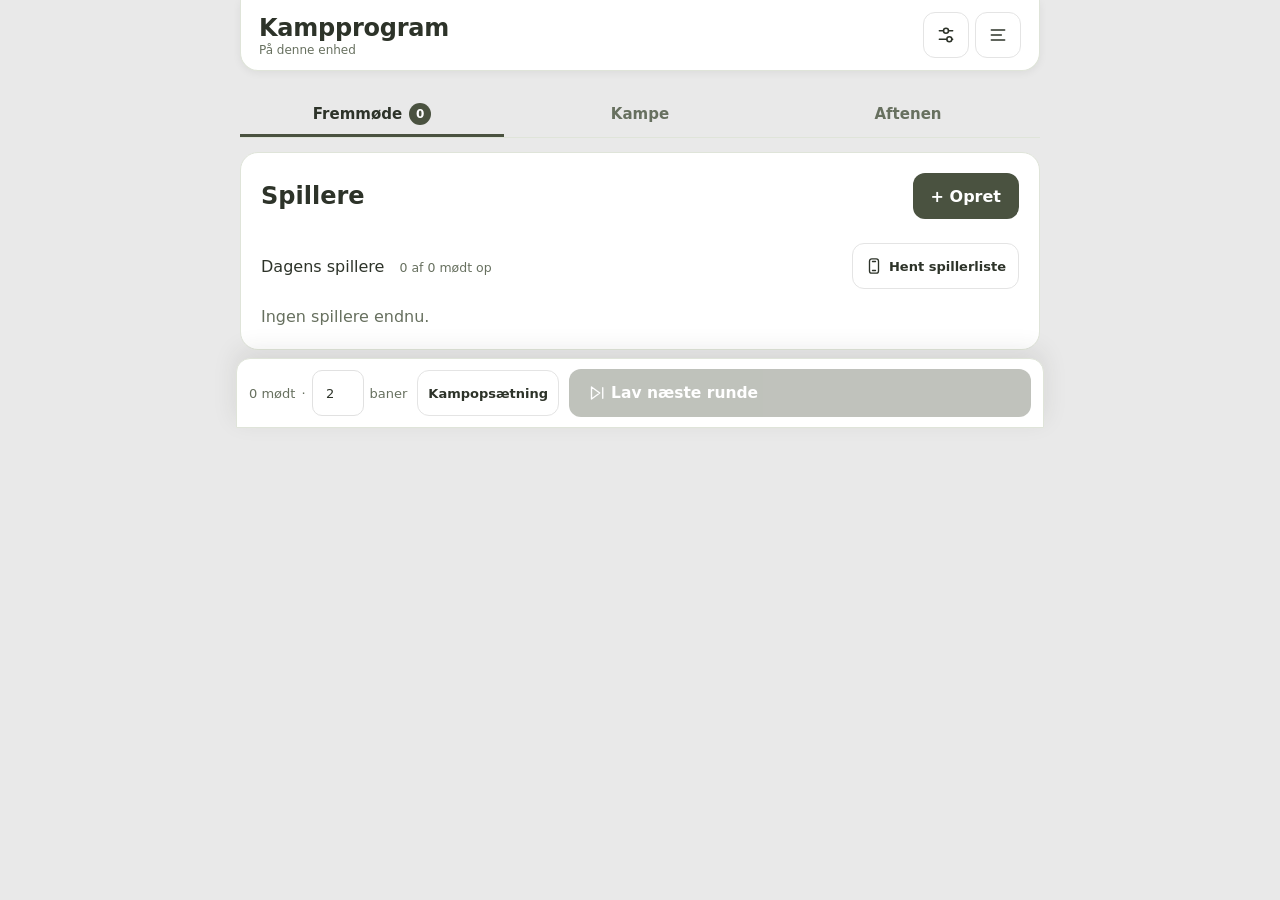
==== commit dcba8f88: "update" ====
--- a/index.html
+++ b/index.html
@@ -26,7 +26,10 @@
 <body>
 <div class="container">
     <header class="app-header">
-        <div class="app-title">Kampprogram</div>
+        <div class="app-title-wrap">
+            <div class="app-title">Kampprogram</div>
+            <div class="header-sub" id="headerSub">På denne enhed</div>
+        </div>
         <div class="header-controls">
             <div class="header-menu">
                 <button class="ghost menu-toggle" id="actionsToggleBtn" aria-label="Handlinger" title="Handlinger"><svg class="icon" aria-hidden="true" focusable="false"><use href="icons.svg#kp-actions"></use></svg></button>
@@ -70,8 +73,8 @@
                 <div class="menu-dropdown" id="menuDropdown">
                     <button class="menu-item hidden" id="clubBtn"><svg class="icon" aria-hidden="true" focusable="false"><use href="icons.svg#kp-club"></use></svg> Klub</button>
                     <button class="menu-item" id="statsBtn"><svg class="icon" aria-hidden="true" focusable="false"><use href="icons.svg#kp-statistics"></use></svg> Spillerstatistik</button>
-                    <button class="menu-item" id="settingsBtn"><svg class="icon" aria-hidden="true" focusable="false"><use href="icons.svg#kp-actions"></use></svg> Indstillinger</button>
-                    <button class="menu-item" id="importExportBtn"><svg class="icon" aria-hidden="true" focusable="false"><use href="icons.svg#kp-import-export"></use></svg> Import / eksport</button>
+                    <button class="menu-item" id="playerListsBtn"><svg class="icon" aria-hidden="true" focusable="false"><use href="icons.svg#kp-local-lists"></use></svg> Spillerlister</button>
+                    <button class="menu-item" id="settingsBtn"><svg class="icon" aria-hidden="true" focusable="false"><use href="icons.svg#kp-actions"></use></svg> Kampopsætning</button>
                     <button class="menu-item menu-item--section account-menu-item" id="accountBtn"><svg class="icon" aria-hidden="true" focusable="false"><use href="icons.svg#kp-account"></use></svg> Log ind</button>
                     <button class="menu-item hidden" id="usersBtn"><svg class="icon" aria-hidden="true" focusable="false"><use href="icons.svg#kp-users"></use></svg> Brugere</button>
                     <button class="menu-item hidden" id="adminBtn"><svg class="icon" aria-hidden="true" focusable="false"><use href="icons.svg#kp-admin"></use></svg> Admin</button>
@@ -86,6 +89,14 @@
         <div>
 
             <div id="mainPage">
+
+                <nav class="tabbar" id="tabbar" aria-label="Aftenens visninger">
+                    <button class="tab is-active" type="button" data-tab="fremmode">Fremmøde <span class="tab-badge" id="tabAttendBadge">0</span></button>
+                    <button class="tab" type="button" data-tab="kampe">Kampe</button>
+                    <button class="tab" type="button" data-tab="aftenen">Aftenen</button>
+                </nav>
+
+                <div class="tab-page" id="tabFremmode">
 
                 <div class="panel" id="playersPanel">
                     <div class="flex-row">
@@ -98,27 +109,494 @@
                         </div>
                     </div>
 
-                    <div class="collapsible-panel collapsed mt24" id="activePlayersPanel">
-                        <button class="prefill-header collapsible-toggle" type="button" data-target="activePlayersPanel">
-                            <span class="h-no-m" id="activePlayersTitle">Aktive spillere</span>
+                    <div class="mt24" id="arrivalPanel">
+                        <div class="flex-row">
+                            <span class="h-no-m" id="allPlayersTitle">Dagens spillere</span>
+                            <button class="ghost small-btn" id="openPlayerListsBtn" type="button"><svg class="icon" aria-hidden="true" focusable="false"><use href="icons.svg#kp-local-lists"></use></svg> Hent spillerliste</button>
+                        </div>
+                        <div id="playerManagerListArea" class="player-manager-list mt"></div>
+                    </div>
+
+                </div>
+
+                </div>
+
+                <div class="tab-page hidden" id="tabKampe">
+                <div class="panel" id="matchPanel">
+                    <div class="round-header">
+                        <div class="round-header-text">
+                            <h2 class="h-no-m" id="roundTitle">Ingen runde endnu</h2>
+                            <div class="subtle small-text" id="roundSubtitle">Markér fremmøde og tryk "Lav næste runde".</div>
+                        </div>
+                        <div class="result-actions">
+                            <button class="ghost" id="editResultBtn" type="button"><svg class="icon" aria-hidden="true" focusable="false"><use href="icons.svg#kp-edit"></use></svg> Rediger opstilling</button>
+                            <button class="ghost" id="shuffleBtn" disabled><svg class="icon" aria-hidden="true" focusable="false"><use href="icons.svg#kp-retry"></use></svg> Prøv igen</button>
+                        </div>
+                    </div>
+
+                    <div id="resultArea" class="subtle">Ingen kamprunde genereret endnu.</div>
+
+                    <div class="prefill-panel collapsible-panel collapsed" id="prefillPanel">
+                        <button class="prefill-header collapsible-toggle" id="prefillToggleBtn" type="button">
+                            <h3 class="h-no-m">Lås pladser til næste runde <span class="prefill-badge hidden" id="prefillBadge">aktiv</span></h3>
                             <span class="collapse-indicator"><svg class="icon" aria-hidden="true" focusable="false"><use href="icons.svg#kp-chevron-right"></use></svg></span>
                         </button>
-                        <div class="player-chip-list mt collapsible-content" id="playerRosterArea"></div>
-                    </div>
-
-                    <div class="collapsible-panel collapsed mt24" id="arrivalPanel">
-                        <button class="prefill-header collapsible-toggle" type="button" data-target="arrivalPanel">
-                            <span class="h-no-m" id="allPlayersTitle">Alle spillere</span>
-                            <span class="collapse-indicator"><svg class="icon" aria-hidden="true" focusable="false"><use href="icons.svg#kp-chevron-right"></use></svg></span>
-                        </button>
-                        <div id="playerManagerListArea" class="player-manager-list mt collapsible-content"></div>
-                    </div>
-
-                    <div class="collapsible-panel collapsed mt24" id="playerListsPanel">
-                        <button class="prefill-header collapsible-toggle" type="button" data-target="playerListsPanel">
-                            <span class="h-no-m">Spillerlister</span>
-                            <span class="collapse-indicator"><svg class="icon" aria-hidden="true" focusable="false"><use href="icons.svg#kp-chevron-right"></use></svg></span>
-                        </button>
+
+                        <div class="collapsible-content">
+                            <div class="prefill-actions">
+                                <button class="ghost" id="clearPrefillBtn" type="button"><svg class="icon" aria-hidden="true" focusable="false"><use href="icons.svg#kp-close"></use></svg> Nulstil</button>
+                            </div>
+                            <div id="prefillArea" class="prefill-area"></div>
+                        </div>
+                    </div>
+
+                </div>
+
+                </div>
+
+                <div class="tab-page hidden" id="tabAftenen">
+
+                <div class="panel hidden" id="playerStatsPanel">
+                    <h3 class="h-no-m">Fordeling af spilletid</h3>
+                    <div id="playerStatsArea" class="subtle mt">Ingen data endnu.</div>
+                </div>
+
+                <div class="panel hidden" id="historyPanel">
+                    <div class="flex-row">
+                        <h3 class="h-no-m">Tidligere runder</h3>
+                        <div class="history-header">
+                            <button class="ghost" id="undoBtn"><svg class="icon" aria-hidden="true" focusable="false"><use href="icons.svg#kp-undo"></use></svg> Fjern seneste</button>
+                            <button class="danger" id="resetHistoryBtn"><svg class="icon" aria-hidden="true" focusable="false"><use href="icons.svg#kp-trash"></use></svg> Fjern alle</button>
+                        </div>
+                    </div>
+                    <div id="historyArea" class="subtle mt">Ingen kamprunder endnu.</div>
+                </div>
+
+                <div class="panel" id="sessionPanel">
+                    <h3 class="h-no-m">Gem og del</h3>
+
+                    <div class="session-share-row hidden" id="sessionShareRow">
+                        <button class="ghost" id="saveClubSessionBtn" type="button"><svg class="icon" aria-hidden="true" focusable="false"><use href="icons.svg#kp-cloud"></use></svg> Gem session til klubben</button>
+                        <span class="session-share-hint">Delt med klubben: et andet medlem kan overtage aftenen fra klubsiden.</span>
+                    </div>
+
+                    <div class="settings-row session-transfer-section">
+                        <label for="sessionTransferText">Session-kode (gemt på enheden — del manuelt)</label>
+                        <textarea
+                                id="sessionTransferText"
+                                rows="5"
+                                placeholder="Indsæt session-kode her for at importere…"
+                        ></textarea>
+                        <div class="actions" style="margin-top: 12px;">
+                            <button class="ghost" id="exportSessionBtn"><svg class="icon" aria-hidden="true" focusable="false"><use href="icons.svg#kp-copy"></use></svg> Kopiér aktuel session</button>
+                            <button class="ghost" id="importSessionBtn"><svg class="icon" aria-hidden="true" focusable="false"><use href="icons.svg#kp-arrow-up"></use></svg> Importér session</button>
+                        </div>
+                    </div>
+
+                    <div class="end-evening-row">
+                        <button class="primary w100" id="endEveningBtn"><svg class="icon" aria-hidden="true" focusable="false"><use href="icons.svg#kp-end-evening"></use></svg> Afslut aften</button>
+                    </div>
+                </div>
+
+                </div>
+
+                <div class="actionbar" id="actionbar">
+                    <div class="actionbar-info">
+                        <span id="actionbarMet">0 mødt</span>
+                        <span class="actionbar-dot" aria-hidden="true">·</span>
+                        <input id="courtCount" type="number" min="1" value="2" aria-label="Antal baner"/>
+                        <span>baner</span>
+                    </div>
+                    <button class="ghost actionbar-setup" id="openSetupBtn" type="button">Kampopsætning</button>
+                    <button class="primary actionbar-generate" id="generateBtn"><svg class="icon" aria-hidden="true" focusable="false"><use href="icons.svg#kp-next-round"></use></svg> Lav næste runde</button>
+                </div>
+
+            </div>
+
+            <div class="panel settings-panel standalone" id="settingsPanel">
+                <div class="flex-row">
+                    <h2 class="h-no-m">Kampopsætning</h2>
+                    <button class="ghost" id="closeSettingsBtn"><svg class="icon icon--flip" aria-hidden="true" focusable="false"><use href="icons.svg#kp-chevron-right"></use></svg> Tilbage</button>
+                </div>
+
+                <div class="settings-row settings-row--mode-toggle" id="teamModeRow">
+                    <div class="mode-toggle" role="radiogroup" aria-label="Spilletilstand">
+                        <button type="button" class="mode-toggle__option mode-toggle__option--active" data-team-mode="false" role="radio" aria-checked="true">Skiftende makkere</button>
+                        <button type="button" class="mode-toggle__option" data-team-mode="true" role="radio" aria-checked="false">Faste hold</button>
+                    </div>
+                    <!-- Hidden checkbox preserves the existing el.teamMode contract so we don't rewrite every isTeamMode() callsite. -->
+                    <input id="teamMode" type="checkbox" class="visually-hidden" />
+                </div>
+
+<div class="collapsible-panel hidden mt24" id="teamsPanel">
+                    <button class="prefill-header collapsible-toggle" type="button" data-target="teamsPanel">
+                        <span class="h-no-m" id="teamsTitle">Hold</span>
+                        <span class="collapse-indicator"><svg class="icon" aria-hidden="true" focusable="false"><use href="icons.svg#kp-chevron-right"></use></svg></span>
+                    </button>
+                    <div class="collapsible-content">
+                        <div class="team-mode-actions">
+                            <button class="primary" id="generateTeamsBtn"><svg class="icon" aria-hidden="true" focusable="false"><use href="icons.svg#kp-make-teams"></use></svg> Lav hold</button>
+                            <button class="ghost" id="clearTeamsBtn"><svg class="icon" aria-hidden="true" focusable="false"><use href="icons.svg#kp-close"></use></svg> Nulstil hold</button>
+                        </div>
+                        <div id="teamsArea" class="teams-area"></div>
+                    </div>
+                </div>
+
+                <div class="settings-section" id="rulesSection">
+                    <h3 class="settings-section-title">Regler</h3>
+
+                    <div class="settings-row settings-rule-row">
+                        <label for="partnerLevelRule">Medspilleres niveau</label>
+                        <select id="partnerLevelRule" class="rule-select">
+                            <option value="none">Ingen regel</option>
+                            <option value="prefer" selected>Foretræk samme niveau</option>
+                            <option value="require">Kræv samme niveau</option>
+                        </select>
+                    </div>
+
+                    <div class="settings-row settings-rule-row">
+                        <label for="opponentLevelRule">Modstanderes niveau</label>
+                        <select id="opponentLevelRule" class="rule-select">
+                            <option value="none">Ingen regel</option>
+                            <option value="prefer" selected>Foretræk jævnbyrdige kampe</option>
+                            <option value="require">Kræv jævnbyrdige kampe</option>
+                        </select>
+                    </div>
+
+                    <div class="settings-row settings-rule-row" id="newPartnerRuleRow">
+                        <label for="newPartnerRule">Nye medspillere</label>
+                        <select id="newPartnerRule" class="rule-select">
+                            <option value="none">Ingen regel</option>
+                            <option value="prefer" selected>Foretræk nye medspillere</option>
+                            <option value="oneNew">Mindst én ny medspiller til alle</option>
+                            <option value="allNew">Helt nye medspillere til alle</option>
+                        </select>
+                        <div class="rule-hint hidden" id="newPartnerRuleHint">
+                            Ignoreres for 1v1-kampe (de har ingen medspillere).
+                        </div>
+                    </div>
+
+                    <div class="settings-row settings-rule-row">
+                        <label for="newOpponentRule">Nye modstandere</label>
+                        <select id="newOpponentRule" class="rule-select">
+                            <option value="none">Ingen regel</option>
+                            <option value="prefer" selected>Foretræk nye modstandere</option>
+                            <option value="oneNew">Mindst én ny modstander til alle</option>
+                            <option value="allNew">Helt nye modstandere til alle</option>
+                        </select>
+                    </div>
+
+                    <div class="settings-row settings-rule-row">
+                        <label class="rule-toggle-label">
+                            <input id="disallowExactRepeat" type="checkbox" />
+                            <span>Alle kampe skal være forskellige fra forrige runde</span>
+                        </label>
+                    </div>
+                </div>
+
+                <div class="settings-row" id="maximizeCourtsRow">
+                    <label class="checkbox-with-hint">
+                        <input id="maximizeCourts" type="checkbox" />
+                        <span class="checkbox-with-hint__text">
+                            Brug flest mulige baner (ellers færreste mulige).
+                            <em class="setting-inline-hint">Fx 4 single-kampe fremfor 2 doubler. Som standard bruges færrest mulige baner.</em>
+                        </span>
+                    </label>
+                </div>
+
+                <div class="settings-row">
+                    <div class="settings-label">Tilladte holdstørrelser:</div>
+                    <div class="format-sizes-group" id="formatSizesGroup">
+                        <label class="format-size-label"><input type="checkbox" id="format-1v1" checked /> 1v1</label>
+                        <label class="format-size-label"><input type="checkbox" id="format-2v2" checked /> 2v2</label>
+                        <label class="format-size-label"><input type="checkbox" id="format-3v3" /> 3v3</label>
+                        <label class="format-size-label"><input type="checkbox" id="format-4v4" /> 4v4</label>
+                        <label class="format-size-label"><input type="checkbox" id="format-5v5" /> 5v5</label>
+                        <label class="format-size-label"><input type="checkbox" id="format-6v6" /> 6v6</label>
+                        <label class="format-size-label"><input type="checkbox" id="format-7v7" /> 7v7</label>
+                        <label class="format-size-label"><input type="checkbox" id="format-8v8" /> 8v8</label>
+                        <label class="format-size-label"><input type="checkbox" id="format-9v9" /> 9v9</label>
+                        <label class="format-size-label"><input type="checkbox" id="format-10v10" /> 10v10</label>
+                        <label class="format-size-label"><input type="checkbox" id="format-11v11" /> 11v11</label>
+                    </div>
+                </div>
+
+                <div class="settings-row">
+                    <label for="defaultCourtCount">Standard antal baner</label>
+                    <input id="defaultCourtCount" type="number" min="1" value="2" style="width:5rem;"/>
+                </div>
+            </div>
+
+
+
+
+            <div class="panel admin-panel standalone" id="adminPanel">
+                <div class="flex-row">
+                    <h2 class="h-no-m">Admin</h2>
+                    <button class="ghost" id="closeAdminBtn"><svg class="icon icon--flip" aria-hidden="true" focusable="false"><use href="icons.svg#kp-chevron-right"></use></svg> Tilbage</button>
+                </div>
+
+                <div class="admin-stats" id="adminStats"></div>
+
+                <h3 class="mt24">Klubber</h3>
+                <div class="admin-clubs" id="adminClubsList"></div>
+                <div class="settings-row">
+                    <label for="newClubName">Opret ny klub</label>
+                    <div class="actions">
+                        <input id="newClubName" type="text" placeholder="Klubnavn"/>
+                        <button class="primary" id="createClubBtn" type="button">+ Opret klub</button>
+                    </div>
+                </div>
+
+                <h3 class="mt24">Alle brugere</h3>
+                <div class="user-create-form">
+                    <h3>Opret bruger</h3>
+                    <div class="settings-row">
+                        <label for="adminNewUserName">Navn</label>
+                        <input id="adminNewUserName" type="text"/>
+                    </div>
+                    <div class="settings-row">
+                        <label for="adminNewUserEmail">E-mail</label>
+                        <input id="adminNewUserEmail" type="email"/>
+                    </div>
+                    <div class="settings-row">
+                        <label for="adminNewUserPassword">Adgangskode</label>
+                        <input id="adminNewUserPassword" type="text" placeholder="Mindst 6 tegn"/>
+                    </div>
+                    <div class="settings-row">
+                        <label for="adminNewUserClub">Tilføj til klub (valgfrit)</label>
+                        <select id="adminNewUserClub"></select>
+                    </div>
+                    <div class="settings-row">
+                        <label for="adminNewUserRole">Rolle i klubben</label>
+                        <select id="adminNewUserRole">
+                            <option value="viewer">viewer</option>
+                            <option value="editor" selected>editor</option>
+                            <option value="owner">owner</option>
+                        </select>
+                    </div>
+                    <div class="login-actions">
+                        <button class="primary" id="adminCreateUserBtn" type="button">Opret bruger</button>
+                    </div>
+                    <div class="login-error hidden" id="adminNewUserError"></div>
+                </div>
+                <div class="user-create-form">
+                    <h3>Tilføj medlemskab</h3>
+                    <div class="settings-row">
+                        <label for="adminMemberUser">Bruger</label>
+                        <select id="adminMemberUser"></select>
+                    </div>
+                    <div class="settings-row">
+                        <label for="adminMemberClub">Klub</label>
+                        <select id="adminMemberClub"></select>
+                    </div>
+                    <div class="settings-row">
+                        <label for="adminMemberRole">Rolle</label>
+                        <select id="adminMemberRole">
+                            <option value="viewer">viewer</option>
+                            <option value="editor" selected>editor</option>
+                            <option value="owner">owner</option>
+                        </select>
+                    </div>
+                    <div class="login-actions">
+                        <button class="primary" id="adminAddMembershipBtn" type="button"><svg class="icon" aria-hidden="true" focusable="false"><use href="icons.svg#kp-add"></use></svg> Tilføj til klub</button>
+                    </div>
+                </div>
+                <div class="users-list" id="adminUsersList"></div>
+
+                <h3 class="mt24">Seneste aktivitet</h3>
+                <div class="admin-activity" id="adminActivityList"></div>
+            </div>
+
+
+
+            <div class="panel club-panel standalone" id="clubPanel">
+                <div class="flex-row">
+                    <h2 class="h-no-m" id="clubPanelTitle">Klub</h2>
+                    <button class="ghost" id="closeClubBtn"><svg class="icon icon--flip" aria-hidden="true" focusable="false"><use href="icons.svg#kp-chevron-right"></use></svg> Tilbage</button>
+                </div>
+                <p class="muted" id="clubPanelStats"></p>
+
+                <div id="clubCourtsRow" class="settings-row hidden">
+                    <label for="clubCourtsInput">Standard antal baner for klubben</label>
+                    <div class="actions">
+                        <input id="clubCourtsInput" type="number" min="1" max="50" placeholder="fx 4" style="width: 6rem;"/>
+                        <button class="primary" id="saveClubCourtsBtn" type="button"><svg class="icon" aria-hidden="true" focusable="false"><use href="icons.svg#kp-check"></use></svg> Gem</button>
+                    </div>
+                    <em class="setting-inline-hint">Forvalgt antal baner for alle klubbens medlemmer, når de genererer kampe.</em>
+                </div>
+
+                <h3 class="mt24">Hold</h3>
+                <p class="muted">Et hold er en delmængde af klubbens spillere — hent holdet i "Spillerlister"-panelet, når I skal spille. En spiller kan være på flere hold.</p>
+                <div id="clubSquadCreateRow" class="settings-row hidden">
+                    <label for="clubNewSquadName">Opret nyt (tomt) hold</label>
+                    <div class="actions">
+                        <input id="clubNewSquadName" type="text" placeholder="Fx Herrer A"/>
+                        <button class="primary" id="clubCreateSquadBtn" type="button">+ Opret hold</button>
+                    </div>
+                </div>
+                <div class="users-list" id="clubSquadsList"></div>
+
+                <h3 class="mt24">Igangværende sessioner</h3>
+                <p class="muted">Overtag en session, et andet medlem har gemt — så fortsætter du med fuld kontekst (fremmødte, runder, hvem der har siddet over). Selve gemningen sker fra "Lav kampe"-panelet, hvor aftenen er i gang.</p>
+                <div class="users-list" id="clubSessionsList"></div>
+
+                <div id="clubDangerZone" class="club-danger-zone hidden">
+                    <h3 class="mt24">Farezone</h3>
+                    <p class="muted">Sletning fjerner klubben permanent inkl. alle medlemskaber, spillerlister og sessioner.</p>
+                    <button class="danger" id="deleteClubBtn" type="button"><svg class="icon" aria-hidden="true" focusable="false"><use href="icons.svg#kp-trash"></use></svg> Slet klubben permanent</button>
+                </div>
+            </div>
+
+            <div class="panel invite-panel standalone" id="invitePanel">
+                <div class="flex-row">
+                    <h2 class="h-no-m">Invitation</h2>
+                    <button class="ghost" id="closeInviteBtn"><svg class="icon icon--flip" aria-hidden="true" focusable="false"><use href="icons.svg#kp-chevron-right"></use></svg> Tilbage</button>
+                </div>
+                <p id="inviteInfoText"></p>
+                <div id="inviteAcceptView" class="hidden">
+                    <div class="login-actions">
+                        <button class="primary" type="button" id="acceptInviteBtn"><svg class="icon" aria-hidden="true" focusable="false"><use href="icons.svg#kp-check"></use></svg> Acceptér invitation</button>
+                    </div>
+                </div>
+                <div id="inviteLoginView" class="hidden">
+                    <p class="muted">Du har allerede en konto — log ind for at acceptere invitationen.</p>
+                    <form id="inviteLoginForm" novalidate>
+                        <div class="settings-row">
+                            <label for="inviteLoginPassword">Adgangskode</label>
+                            <input id="inviteLoginPassword" type="password" autocomplete="current-password"/>
+                        </div>
+                        <div class="login-actions">
+                            <button class="primary" type="submit">Log ind og acceptér</button>
+                        </div>
+                    </form>
+                </div>
+                <div id="inviteRegisterView" class="hidden">
+                    <p class="muted">Opret en konto for at acceptere invitationen.</p>
+                    <form id="inviteRegisterForm" novalidate>
+                        <div class="settings-row">
+                            <label for="inviteRegName">Dit navn</label>
+                            <input id="inviteRegName" type="text"/>
+                        </div>
+                        <div class="settings-row">
+                            <label for="inviteRegPassword">Vælg adgangskode (mindst 6 tegn)</label>
+                            <input id="inviteRegPassword" type="password" autocomplete="new-password" minlength="6"/>
+                        </div>
+                        <div class="login-actions">
+                            <button class="primary" type="submit">Opret konto og acceptér</button>
+                        </div>
+                    </form>
+                </div>
+                <div class="login-error hidden" id="inviteFlowError"></div>
+            </div>
+
+            <div class="panel login-panel standalone" id="loginPanel">
+                <div class="flex-row">
+                    <h2 class="h-no-m" id="loginPanelTitle">Log ind</h2>
+                    <button class="ghost" id="closeLoginBtn"><svg class="icon icon--flip" aria-hidden="true" focusable="false"><use href="icons.svg#kp-chevron-right"></use></svg> Tilbage</button>
+                </div>
+                <p class="muted" id="loginIntro">Log ind for at hente klubbens hold og dele sessioner med andre medlemmer.</p>
+                <form id="loginForm" autocomplete="on" novalidate>
+                    <div class="settings-row">
+                        <label for="loginEmail">E-mail</label>
+                        <input id="loginEmail" type="email" name="email" required autocomplete="email"/>
+                    </div>
+                    <div class="settings-row">
+                        <label for="loginPassword">Adgangskode</label>
+                        <input id="loginPassword" type="password" name="password" required autocomplete="current-password"/>
+                    </div>
+                    <div class="login-actions">
+                        <button class="primary" type="submit" id="loginSubmitBtn">Log ind</button>
+                    </div>
+                    <div class="login-error hidden" id="loginError"></div>
+                </form>
+                <div id="loggedInView" class="hidden">
+                    <p>Du er logget ind som <strong id="loggedInName"></strong><span id="loggedInClubInfo"> — <span id="loggedInRole"></span> i klubben <strong id="loggedInClub"></strong></span>.</p>
+                    <p class="muted hidden" id="noClubHint"></p>
+                    <div class="settings-row hidden" id="clubSwitchRow">
+                        <label for="clubSwitchSelect">Aktiv klub</label>
+                        <select id="clubSwitchSelect"></select>
+                    </div>
+                    <div class="login-actions">
+                        <button class="ghost" type="button" id="changePasswordBtn">Skift adgangskode</button>
+                        <button class="danger" type="button" id="logoutBtn">Log ud</button>
+                    </div>
+                </div>
+            </div>
+
+            <div class="panel users-panel standalone" id="usersPanel">
+                <div class="flex-row">
+                    <h2 class="h-no-m">Medlemmer</h2>
+                    <button class="ghost" id="closeUsersBtn"><svg class="icon icon--flip" aria-hidden="true" focusable="false"><use href="icons.svg#kp-chevron-right"></use></svg> Tilbage</button>
+                </div>
+                <p class="muted">Invitér nye medlemmer pr. e-mail. Modtageren får et link, hvor de logger ind — eller opretter en konto — og automatisk bliver medlem af klubben.</p>
+                <div class="user-create-form">
+                    <h3>Invitér medlem</h3>
+                    <div class="settings-row">
+                        <label for="inviteEmail">E-mail</label>
+                        <input id="inviteEmail" type="email" placeholder="navn@eksempel.dk"/>
+                    </div>
+                    <div class="settings-row">
+                        <label for="inviteRole">Rolle</label>
+                        <select id="inviteRole">
+                            <option value="viewer">viewer — kun læse</option>
+                            <option value="editor" selected>editor — gemme/redigere lister</option>
+                            <option value="owner">owner — fuld adgang</option>
+                        </select>
+                    </div>
+                    <div class="login-actions">
+                        <button class="primary" type="button" id="sendInviteBtn"><svg class="icon" aria-hidden="true" focusable="false"><use href="icons.svg#kp-invite"></use></svg> Send invitation</button>
+                    </div>
+                    <div class="login-error hidden" id="inviteError"></div>
+                    <div class="invite-link-box hidden" id="inviteLinkBox"></div>
+                </div>
+                <h3 class="mt24">Afventende invitationer</h3>
+                <div class="users-list" id="invitesList"></div>
+                <h3 class="mt24">Medlemmer</h3>
+                <div class="users-list" id="usersList"></div>
+            </div>
+
+            <div class="panel change-password-panel standalone" id="changePasswordPanel">
+                <div class="flex-row">
+                    <h2 class="h-no-m">Skift adgangskode</h2>
+                    <button class="ghost" id="closeChangePasswordBtn"><svg class="icon icon--flip" aria-hidden="true" focusable="false"><use href="icons.svg#kp-chevron-right"></use></svg> Tilbage</button>
+                </div>
+                <form id="changePasswordForm" novalidate>
+                    <div class="settings-row">
+                        <label for="currentPassword">Nuværende adgangskode</label>
+                        <input id="currentPassword" type="password" required autocomplete="current-password"/>
+                    </div>
+                    <div class="settings-row">
+                        <label for="newPassword">Ny adgangskode</label>
+                        <input id="newPassword" type="password" required autocomplete="new-password" minlength="6"/>
+                    </div>
+                    <div class="login-actions">
+                        <button class="primary" type="submit">Skift adgangskode</button>
+                    </div>
+                    <div class="login-error hidden" id="changePasswordError"></div>
+                </form>
+            </div>
+
+            <div class="panel bulk-delete-panel standalone" id="bulkDeletePanel">
+                <div class="flex-row">
+                    <h2 class="h-no-m">Slet spillere</h2>
+                    <button class="ghost" id="closeBulkDeleteBtn"><svg class="icon icon--flip" aria-hidden="true" focusable="false"><use href="icons.svg#kp-chevron-right"></use></svg> Tilbage</button>
+                </div>
+                <p class="muted bulk-delete-intro">Vælg de spillere du vil slette permanent. Tidligere kampe i historikken påvirkes ikke.</p>
+                <div class="bulk-delete-toolbar">
+                    <button class="ghost" id="bulkDeleteSelectAllBtn" type="button">Vælg alle</button>
+                    <button class="ghost" id="bulkDeleteClearBtn" type="button">Ryd valg</button>
+                </div>
+                <div class="bulk-delete-list" id="bulkDeleteList"></div>
+                <div class="bulk-delete-actions">
+                    <button class="danger" id="bulkDeleteConfirmBtn" type="button" disabled>Slet valgte (0)</button>
+                </div>
+            </div>
+            <div class="panel player-lists-panel standalone" id="playerListsPanel">
+                <div class="flex-row">
+                    <h2 class="h-no-m">Spillerlister</h2>
+                    <button class="ghost" id="closePlayerListsBtn"><svg class="icon icon--flip" aria-hidden="true" focusable="false"><use href="icons.svg#kp-chevron-right"></use></svg> Tilbage</button>
+                </div>
 
                         <div class="collapsible-content">
                             <div id="cloudListsSection" class="cloud-lists-section hidden">
@@ -179,505 +657,27 @@
                                 </div>
                             </div>
                         </div>
-                    </div>
-
-                </div>
-
-                <div class="panel collapsible-panel hidden" id="teamsPanel">
-                    <button class="prefill-header collapsible-toggle" type="button" data-target="teamsPanel">
-                        <span class="h-no-m" id="teamsTitle">Hold</span>
-                        <span class="collapse-indicator"><svg class="icon" aria-hidden="true" focusable="false"><use href="icons.svg#kp-chevron-right"></use></svg></span>
-                    </button>
-                    <div class="collapsible-content">
-                        <div class="team-mode-actions">
-                            <button class="primary" id="generateTeamsBtn"><svg class="icon" aria-hidden="true" focusable="false"><use href="icons.svg#kp-make-teams"></use></svg> Lav hold</button>
-                            <button class="ghost" id="clearTeamsBtn"><svg class="icon" aria-hidden="true" focusable="false"><use href="icons.svg#kp-close"></use></svg> Nulstil hold</button>
-                        </div>
-                        <div id="teamsArea" class="teams-area"></div>
-                    </div>
-                </div>
-
-                <div class="panel hidden" id="matchPanel">
-                    <h2>Lav kampe</h2>
-
-                    <div class="court-count">
-                        <div class="courts">
-                            <label for="courtCount">Baner</label>
-                            <input id="courtCount" type="number" min="1" value="2"/>
-                        </div>
-                        <button class="primary" id="generateBtn"><svg class="icon" aria-hidden="true" focusable="false"><use href="icons.svg#kp-next-round"></use></svg> Lav næste kamprunde</button>
-                    </div>
-
-                    <div class="session-share-row hidden" id="sessionShareRow">
-                        <button class="ghost" id="saveClubSessionBtn" type="button"><svg class="icon" aria-hidden="true" focusable="false"><use href="icons.svg#kp-cloud"></use></svg> Gem session til klubben</button>
-                        <span class="session-share-hint">Gemmer aftenens tilstand (fremmødte, runder, bænk), så et andet klubmedlem kan overtage.</span>
-                    </div>
-
-                    <div class="prefill-panel collapsible-panel collapsed" id="prefillPanel">
-                        <button class="prefill-header collapsible-toggle" id="prefillToggleBtn" type="button">
-                            <h3 class="h-no-m">Præudfyld</h3>
-                            <span class="collapse-indicator"><svg class="icon" aria-hidden="true" focusable="false"><use href="icons.svg#kp-chevron-right"></use></svg></span>
-                        </button>
-
-                        <div class="collapsible-content">
-                            <div class="prefill-actions">
-                                <button class="ghost" id="clearPrefillBtn" type="button"><svg class="icon" aria-hidden="true" focusable="false"><use href="icons.svg#kp-close"></use></svg> Nulstil</button>
-                            </div>
-                            <div id="prefillArea" class="prefill-area"></div>
-                        </div>
-                    </div>
-
-                    <div class="prefill-panel collapsible-panel collapsed" id="resultPanel">
-                        <button class="prefill-header collapsible-toggle" id="resultToggleBtn" type="button">
-                            <h3 class="h-no-m">Seneste kamprunde</h3>
-                            <span class="collapse-indicator"><svg class="icon" aria-hidden="true" focusable="false"><use href="icons.svg#kp-chevron-right"></use></svg></span>
-                        </button>
-                        <div class="collapsible-content">
-                            <div class="result-actions">
-                                <button class="ghost" id="editResultBtn" type="button"><svg class="icon" aria-hidden="true" focusable="false"><use href="icons.svg#kp-edit"></use></svg> Rediger</button>
-                                <button class="ghost" id="shuffleBtn" disabled><svg class="icon" aria-hidden="true" focusable="false"><use href="icons.svg#kp-retry"></use></svg> Shuffle</button>
-                            </div>
-                            <div id="resultArea" class="subtle">Ingen kamprunde genereret endnu.</div>
-                        </div>
-                    </div>
-                </div>
-
-                <div class="panel hidden collapsible-panel collapsed" id="playerStatsPanel">
-                    <button class="collapsible-toggle panel-toggle" type="button" data-target="playerStatsPanel">
-                        <span>Spillerstatus</span>
-                        <span class="collapse-indicator"><svg class="icon" aria-hidden="true" focusable="false"><use href="icons.svg#kp-chevron-right"></use></svg></span>
-                    </button>
-                    <div class="collapsible-content">
-                        <div id="playerStatsArea" class="subtle">Ingen data endnu.</div>
-                    </div>
-                </div>
-
-                <div class="panel hidden collapsible-panel collapsed" id="historyPanel">
-                    <button class="collapsible-toggle panel-toggle" type="button" data-target="historyPanel">
-                        <span>Historik</span>
-                        <span class="collapse-indicator"><svg class="icon" aria-hidden="true" focusable="false"><use href="icons.svg#kp-chevron-right"></use></svg></span>
-                    </button>
-
-                    <div class="collapsible-content">
-                        <div class="history-header">
-
-                            <button class="primary" id="endEveningBtn"><svg class="icon" aria-hidden="true" focusable="false"><use href="icons.svg#kp-end-evening"></use></svg> Afslut aften</button>
-                            <button class="ghost" id="undoBtn"><svg class="icon" aria-hidden="true" focusable="false"><use href="icons.svg#kp-undo"></use></svg> Fjern seneste</button>
-                            <button class="danger" id="resetHistoryBtn"><svg class="icon" aria-hidden="true" focusable="false"><use href="icons.svg#kp-trash"></use></svg> Fjern alle</button>
-                        </div>
-                        <div id="historyArea" class="subtle">Ingen kamprunder endnu.</div>
-                    </div>
-                </div>
-
-            </div>
-
-            <div class="panel settings-panel standalone" id="settingsPanel">
-                <div class="flex-row">
-                    <h2 class="h-no-m">Indstillinger</h2>
-                    <button class="ghost" id="closeSettingsBtn"><svg class="icon" aria-hidden="true" focusable="false"><use href="icons.svg#kp-close"></use></svg> Luk</button>
-                </div>
-
-                <div class="settings-row settings-row--mode-toggle" id="teamModeRow">
-                    <div class="mode-toggle" role="radiogroup" aria-label="Spilletilstand">
-                        <button type="button" class="mode-toggle__option mode-toggle__option--active" data-team-mode="false" role="radio" aria-checked="true">Skiftende makkere</button>
-                        <button type="button" class="mode-toggle__option" data-team-mode="true" role="radio" aria-checked="false">Faste hold</button>
-                    </div>
-                    <!-- Hidden checkbox preserves the existing el.teamMode contract so we don't rewrite every isTeamMode() callsite. -->
-                    <input id="teamMode" type="checkbox" class="visually-hidden" />
-                </div>
-
-                <div class="settings-section" id="rulesSection">
-                    <h3 class="settings-section-title">Regler</h3>
-
-                    <div class="settings-row settings-rule-row">
-                        <label for="partnerLevelRule">Medspilleres niveau</label>
-                        <select id="partnerLevelRule" class="rule-select">
-                            <option value="none">Ingen regel</option>
-                            <option value="prefer" selected>Foretræk samme niveau</option>
-                            <option value="require">Kræv samme niveau</option>
-                        </select>
-                    </div>
-
-                    <div class="settings-row settings-rule-row">
-                        <label for="opponentLevelRule">Modstanderes niveau</label>
-                        <select id="opponentLevelRule" class="rule-select">
-                            <option value="none">Ingen regel</option>
-                            <option value="prefer" selected>Foretræk jævnbyrdige kampe</option>
-                            <option value="require">Kræv jævnbyrdige kampe</option>
-                        </select>
-                    </div>
-
-                    <div class="settings-row settings-rule-row" id="newPartnerRuleRow">
-                        <label for="newPartnerRule">Nye medspillere</label>
-                        <select id="newPartnerRule" class="rule-select">
-                            <option value="none">Ingen regel</option>
-                            <option value="prefer" selected>Foretræk nye medspillere</option>
-                            <option value="oneNew">Mindst én ny medspiller til alle</option>
-                            <option value="allNew">Helt nye medspillere til alle</option>
-                        </select>
-                        <div class="rule-hint hidden" id="newPartnerRuleHint">
-                            Ignoreres for 1v1-kampe (de har ingen medspillere).
-                        </div>
-                    </div>
-
-                    <div class="settings-row settings-rule-row">
-                        <label for="newOpponentRule">Nye modstandere</label>
-                        <select id="newOpponentRule" class="rule-select">
-                            <option value="none">Ingen regel</option>
-                            <option value="prefer" selected>Foretræk nye modstandere</option>
-                            <option value="oneNew">Mindst én ny modstander til alle</option>
-                            <option value="allNew">Helt nye modstandere til alle</option>
-                        </select>
-                    </div>
-
-                    <div class="settings-row settings-rule-row">
-                        <label class="rule-toggle-label">
-                            <input id="disallowExactRepeat" type="checkbox" />
-                            <span>Alle kampe skal være forskellige fra forrige runde</span>
-                        </label>
-                    </div>
-                </div>
-
-                <div class="settings-row" id="maximizeCourtsRow">
-                    <label class="checkbox-with-hint">
-                        <input id="maximizeCourts" type="checkbox" />
-                        <span class="checkbox-with-hint__text">
-                            Brug flest mulige baner (ellers færreste mulige).
-                            <em class="setting-inline-hint">Fx 4 single-kampe fremfor 2 doubler. Som standard bruges færrest mulige baner.</em>
-                        </span>
-                    </label>
-                </div>
-
-                <div class="settings-row">
-                    <div class="settings-label">Tilladte holdstørrelser:</div>
-                    <div class="format-sizes-group" id="formatSizesGroup">
-                        <label class="format-size-label"><input type="checkbox" id="format-1v1" checked /> 1v1</label>
-                        <label class="format-size-label"><input type="checkbox" id="format-2v2" checked /> 2v2</label>
-                        <label class="format-size-label"><input type="checkbox" id="format-3v3" /> 3v3</label>
-                        <label class="format-size-label"><input type="checkbox" id="format-4v4" /> 4v4</label>
-                        <label class="format-size-label"><input type="checkbox" id="format-5v5" /> 5v5</label>
-                        <label class="format-size-label"><input type="checkbox" id="format-6v6" /> 6v6</label>
-                        <label class="format-size-label"><input type="checkbox" id="format-7v7" /> 7v7</label>
-                        <label class="format-size-label"><input type="checkbox" id="format-8v8" /> 8v8</label>
-                        <label class="format-size-label"><input type="checkbox" id="format-9v9" /> 9v9</label>
-                        <label class="format-size-label"><input type="checkbox" id="format-10v10" /> 10v10</label>
-                        <label class="format-size-label"><input type="checkbox" id="format-11v11" /> 11v11</label>
-                    </div>
-                </div>
-
-                <div class="settings-row">
-                    <label for="defaultCourtCount">Standard antal baner</label>
-                    <input id="defaultCourtCount" type="number" min="1" value="2" style="width:5rem;"/>
-                </div>
-            </div>
-
-
-
-
-            <div class="panel admin-panel standalone" id="adminPanel">
-                <div class="flex-row">
-                    <h2 class="h-no-m">Admin</h2>
-                    <button class="ghost" id="closeAdminBtn"><svg class="icon" aria-hidden="true" focusable="false"><use href="icons.svg#kp-close"></use></svg> Luk</button>
-                </div>
-
-                <div class="admin-stats" id="adminStats"></div>
-
-                <h3 class="mt24">Klubber</h3>
-                <div class="admin-clubs" id="adminClubsList"></div>
-                <div class="settings-row">
-                    <label for="newClubName">Opret ny klub</label>
-                    <div class="actions">
-                        <input id="newClubName" type="text" placeholder="Klubnavn"/>
-                        <button class="primary" id="createClubBtn" type="button">+ Opret klub</button>
-                    </div>
-                </div>
-
-                <h3 class="mt24">Alle brugere</h3>
-                <div class="user-create-form">
-                    <h3>Opret bruger</h3>
-                    <div class="settings-row">
-                        <label for="adminNewUserName">Navn</label>
-                        <input id="adminNewUserName" type="text"/>
-                    </div>
-                    <div class="settings-row">
-                        <label for="adminNewUserEmail">E-mail</label>
-                        <input id="adminNewUserEmail" type="email"/>
-                    </div>
-                    <div class="settings-row">
-                        <label for="adminNewUserPassword">Adgangskode</label>
-                        <input id="adminNewUserPassword" type="text" placeholder="Mindst 6 tegn"/>
-                    </div>
-                    <div class="settings-row">
-                        <label for="adminNewUserClub">Tilføj til klub (valgfrit)</label>
-                        <select id="adminNewUserClub"></select>
-                    </div>
-                    <div class="settings-row">
-                        <label for="adminNewUserRole">Rolle i klubben</label>
-                        <select id="adminNewUserRole">
-                            <option value="viewer">viewer</option>
-                            <option value="editor" selected>editor</option>
-                            <option value="owner">owner</option>
-                        </select>
-                    </div>
-                    <div class="login-actions">
-                        <button class="primary" id="adminCreateUserBtn" type="button">Opret bruger</button>
-                    </div>
-                    <div class="login-error hidden" id="adminNewUserError"></div>
-                </div>
-                <div class="user-create-form">
-                    <h3>Tilføj medlemskab</h3>
-                    <div class="settings-row">
-                        <label for="adminMemberUser">Bruger</label>
-                        <select id="adminMemberUser"></select>
-                    </div>
-                    <div class="settings-row">
-                        <label for="adminMemberClub">Klub</label>
-                        <select id="adminMemberClub"></select>
-                    </div>
-                    <div class="settings-row">
-                        <label for="adminMemberRole">Rolle</label>
-                        <select id="adminMemberRole">
-                            <option value="viewer">viewer</option>
-                            <option value="editor" selected>editor</option>
-                            <option value="owner">owner</option>
-                        </select>
-                    </div>
-                    <div class="login-actions">
-                        <button class="primary" id="adminAddMembershipBtn" type="button"><svg class="icon" aria-hidden="true" focusable="false"><use href="icons.svg#kp-add"></use></svg> Tilføj til klub</button>
-                    </div>
-                </div>
-                <div class="users-list" id="adminUsersList"></div>
-
-                <h3 class="mt24">Seneste aktivitet</h3>
-                <div class="admin-activity" id="adminActivityList"></div>
-            </div>
-
-
-
-            <div class="panel club-panel standalone" id="clubPanel">
-                <div class="flex-row">
-                    <h2 class="h-no-m" id="clubPanelTitle">Klub</h2>
-                    <button class="ghost" id="closeClubBtn"><svg class="icon" aria-hidden="true" focusable="false"><use href="icons.svg#kp-close"></use></svg> Luk</button>
-                </div>
-                <p class="muted" id="clubPanelStats"></p>
-
-                <div id="clubCourtsRow" class="settings-row hidden">
-                    <label for="clubCourtsInput">Standard antal baner for klubben</label>
-                    <div class="actions">
-                        <input id="clubCourtsInput" type="number" min="1" max="50" placeholder="fx 4" style="width: 6rem;"/>
-                        <button class="primary" id="saveClubCourtsBtn" type="button"><svg class="icon" aria-hidden="true" focusable="false"><use href="icons.svg#kp-check"></use></svg> Gem</button>
-                    </div>
-                    <em class="setting-inline-hint">Forvalgt antal baner for alle klubbens medlemmer, når de genererer kampe.</em>
-                </div>
-
-                <h3 class="mt24">Hold</h3>
-                <p class="muted">Et hold er en delmængde af klubbens spillere — hent holdet i "Spillerlister"-panelet, når I skal spille. En spiller kan være på flere hold.</p>
-                <div id="clubSquadCreateRow" class="settings-row hidden">
-                    <label for="clubNewSquadName">Opret nyt (tomt) hold</label>
-                    <div class="actions">
-                        <input id="clubNewSquadName" type="text" placeholder="Fx Herrer A"/>
-                        <button class="primary" id="clubCreateSquadBtn" type="button">+ Opret hold</button>
-                    </div>
-                </div>
-                <div class="users-list" id="clubSquadsList"></div>
-
-                <h3 class="mt24">Igangværende sessioner</h3>
-                <p class="muted">Overtag en session, et andet medlem har gemt — så fortsætter du med fuld kontekst (fremmødte, runder, hvem der har siddet over). Selve gemningen sker fra "Lav kampe"-panelet, hvor aftenen er i gang.</p>
-                <div class="users-list" id="clubSessionsList"></div>
-
-                <div id="clubDangerZone" class="club-danger-zone hidden">
-                    <h3 class="mt24">Farezone</h3>
-                    <p class="muted">Sletning fjerner klubben permanent inkl. alle medlemskaber, spillerlister og sessioner.</p>
-                    <button class="danger" id="deleteClubBtn" type="button"><svg class="icon" aria-hidden="true" focusable="false"><use href="icons.svg#kp-trash"></use></svg> Slet klubben permanent</button>
-                </div>
-            </div>
-
-            <div class="panel invite-panel standalone" id="invitePanel">
-                <div class="flex-row">
-                    <h2 class="h-no-m">Invitation</h2>
-                    <button class="ghost" id="closeInviteBtn"><svg class="icon" aria-hidden="true" focusable="false"><use href="icons.svg#kp-close"></use></svg> Luk</button>
-                </div>
-                <p id="inviteInfoText"></p>
-                <div id="inviteAcceptView" class="hidden">
-                    <div class="login-actions">
-                        <button class="primary" type="button" id="acceptInviteBtn"><svg class="icon" aria-hidden="true" focusable="false"><use href="icons.svg#kp-check"></use></svg> Acceptér invitation</button>
-                    </div>
-                </div>
-                <div id="inviteLoginView" class="hidden">
-                    <p class="muted">Du har allerede en konto — log ind for at acceptere invitationen.</p>
-                    <form id="inviteLoginForm" novalidate>
-                        <div class="settings-row">
-                            <label for="inviteLoginPassword">Adgangskode</label>
-                            <input id="inviteLoginPassword" type="password" autocomplete="current-password"/>
-                        </div>
-                        <div class="login-actions">
-                            <button class="primary" type="submit">Log ind og acceptér</button>
-                        </div>
-                    </form>
-                </div>
-                <div id="inviteRegisterView" class="hidden">
-                    <p class="muted">Opret en konto for at acceptere invitationen.</p>
-                    <form id="inviteRegisterForm" novalidate>
-                        <div class="settings-row">
-                            <label for="inviteRegName">Dit navn</label>
-                            <input id="inviteRegName" type="text"/>
-                        </div>
-                        <div class="settings-row">
-                            <label for="inviteRegPassword">Vælg adgangskode (mindst 6 tegn)</label>
-                            <input id="inviteRegPassword" type="password" autocomplete="new-password" minlength="6"/>
-                        </div>
-                        <div class="login-actions">
-                            <button class="primary" type="submit">Opret konto og acceptér</button>
-                        </div>
-                    </form>
-                </div>
-                <div class="login-error hidden" id="inviteFlowError"></div>
-            </div>
-
-            <div class="panel login-panel standalone" id="loginPanel">
-                <div class="flex-row">
-                    <h2 class="h-no-m" id="loginPanelTitle">Log ind</h2>
-                    <button class="ghost" id="closeLoginBtn"><svg class="icon" aria-hidden="true" focusable="false"><use href="icons.svg#kp-close"></use></svg> Luk</button>
-                </div>
-                <p class="muted" id="loginIntro">Log ind for at hente klubbens hold og dele sessioner med andre medlemmer.</p>
-                <form id="loginForm" autocomplete="on" novalidate>
-                    <div class="settings-row">
-                        <label for="loginEmail">E-mail</label>
-                        <input id="loginEmail" type="email" name="email" required autocomplete="email"/>
-                    </div>
-                    <div class="settings-row">
-                        <label for="loginPassword">Adgangskode</label>
-                        <input id="loginPassword" type="password" name="password" required autocomplete="current-password"/>
-                    </div>
-                    <div class="login-actions">
-                        <button class="primary" type="submit" id="loginSubmitBtn">Log ind</button>
-                    </div>
-                    <div class="login-error hidden" id="loginError"></div>
-                </form>
-                <div id="loggedInView" class="hidden">
-                    <p>Du er logget ind som <strong id="loggedInName"></strong><span id="loggedInClubInfo"> — <span id="loggedInRole"></span> i klubben <strong id="loggedInClub"></strong></span>.</p>
-                    <p class="muted hidden" id="noClubHint"></p>
-                    <div class="settings-row hidden" id="clubSwitchRow">
-                        <label for="clubSwitchSelect">Aktiv klub</label>
-                        <select id="clubSwitchSelect"></select>
-                    </div>
-                    <div class="login-actions">
-                        <button class="ghost" type="button" id="changePasswordBtn">Skift adgangskode</button>
-                        <button class="danger" type="button" id="logoutBtn">Log ud</button>
-                    </div>
-                </div>
-            </div>
-
-            <div class="panel users-panel standalone" id="usersPanel">
-                <div class="flex-row">
-                    <h2 class="h-no-m">Medlemmer</h2>
-                    <button class="ghost" id="closeUsersBtn"><svg class="icon" aria-hidden="true" focusable="false"><use href="icons.svg#kp-close"></use></svg> Luk</button>
-                </div>
-                <p class="muted">Invitér nye medlemmer pr. e-mail. Modtageren får et link, hvor de logger ind — eller opretter en konto — og automatisk bliver medlem af klubben.</p>
-                <div class="user-create-form">
-                    <h3>Invitér medlem</h3>
-                    <div class="settings-row">
-                        <label for="inviteEmail">E-mail</label>
-                        <input id="inviteEmail" type="email" placeholder="navn@eksempel.dk"/>
-                    </div>
-                    <div class="settings-row">
-                        <label for="inviteRole">Rolle</label>
-                        <select id="inviteRole">
-                            <option value="viewer">viewer — kun læse</option>
-                            <option value="editor" selected>editor — gemme/redigere lister</option>
-                            <option value="owner">owner — fuld adgang</option>
-                        </select>
-                    </div>
-                    <div class="login-actions">
-                        <button class="primary" type="button" id="sendInviteBtn"><svg class="icon" aria-hidden="true" focusable="false"><use href="icons.svg#kp-invite"></use></svg> Send invitation</button>
-                    </div>
-                    <div class="login-error hidden" id="inviteError"></div>
-                    <div class="invite-link-box hidden" id="inviteLinkBox"></div>
-                </div>
-                <h3 class="mt24">Afventende invitationer</h3>
-                <div class="users-list" id="invitesList"></div>
-                <h3 class="mt24">Medlemmer</h3>
-                <div class="users-list" id="usersList"></div>
-            </div>
-
-            <div class="panel change-password-panel standalone" id="changePasswordPanel">
-                <div class="flex-row">
-                    <h2 class="h-no-m">Skift adgangskode</h2>
-                    <button class="ghost" id="closeChangePasswordBtn"><svg class="icon" aria-hidden="true" focusable="false"><use href="icons.svg#kp-close"></use></svg> Luk</button>
-                </div>
-                <form id="changePasswordForm" novalidate>
-                    <div class="settings-row">
-                        <label for="currentPassword">Nuværende adgangskode</label>
-                        <input id="currentPassword" type="password" required autocomplete="current-password"/>
-                    </div>
-                    <div class="settings-row">
-                        <label for="newPassword">Ny adgangskode</label>
-                        <input id="newPassword" type="password" required autocomplete="new-password" minlength="6"/>
-                    </div>
-                    <div class="login-actions">
-                        <button class="primary" type="submit">Skift adgangskode</button>
-                    </div>
-                    <div class="login-error hidden" id="changePasswordError"></div>
-                </form>
-            </div>
-
-            <div class="panel bulk-delete-panel standalone" id="bulkDeletePanel">
-                <div class="flex-row">
-                    <h2 class="h-no-m">Slet spillere</h2>
-                    <button class="ghost" id="closeBulkDeleteBtn"><svg class="icon" aria-hidden="true" focusable="false"><use href="icons.svg#kp-close"></use></svg> Luk</button>
-                </div>
-                <p class="muted bulk-delete-intro">Vælg de spillere du vil slette permanent. Tidligere kampe i historikken påvirkes ikke.</p>
-                <div class="bulk-delete-toolbar">
-                    <button class="ghost" id="bulkDeleteSelectAllBtn" type="button">Vælg alle</button>
-                    <button class="ghost" id="bulkDeleteClearBtn" type="button">Ryd valg</button>
-                </div>
-                <div class="bulk-delete-list" id="bulkDeleteList"></div>
-                <div class="bulk-delete-actions">
-                    <button class="danger" id="bulkDeleteConfirmBtn" type="button" disabled>Slet valgte (0)</button>
-                </div>
-            </div>
-            <div class="panel import-export-panel standalone" id="importExportPanel">
-                <div class="flex-row">
-                    <h2>Importer / eksporter</h2>
-                    <button class="ghost" id="closeImportExportBtn"><svg class="icon" aria-hidden="true" focusable="false"><use href="icons.svg#kp-close"></use></svg> Luk</button>
-                </div>
-
-                <div class="settings-row">
+
+                <h4 class="lists-section-title"><svg class="icon" aria-hidden="true" focusable="false"><use href="icons.svg#kp-arrow-up"></use></svg> Importér spillere fra tekst</h4>
+                <div class="settings-row" style="margin-top: 0;">
                     <label for="playerImportText">Indsæt spillerliste (navn,niveau 1-5 hvor 1=Nybegynder og 5=Elite)</label>
                     <textarea
                             id="playerImportText"
-                            rows="10"
+                            rows="8"
                             placeholder="Hans,3&#10;Anne,4&#10;Lotte,2&#10;Peter,5&#10;Mie,1"
                     ></textarea>
                 </div>
-
                 <div class="actions" style="margin-top: 12px;">
                     <button class="primary" id="importPlayersBtn"><svg class="icon" aria-hidden="true" focusable="false"><use href="icons.svg#kp-arrow-up"></use></svg> Importer spillere</button>
                     <button class="ghost" id="copyPlayersBtn"><svg class="icon" aria-hidden="true" focusable="false"><use href="icons.svg#kp-copy"></use></svg> Kopier nuværende spillerliste</button>
                 </div>
 
-                <div class="settings-row session-transfer-section">
-                    <h3>Del session</h3>
-                    <p class="subtle small-text">
-                        Eksporter aktuel session (aktive spillere, historik, hold, indstillinger) som tekst, og send til en kollega der kan importere og fortsætte.
-                    </p>
-                    <label for="sessionTransferText">Session-kode</label>
-                    <textarea
-                            id="sessionTransferText"
-                            rows="6"
-                            placeholder="Indsæt session-kode her for at importere…"
-                    ></textarea>
-                    <div class="actions" style="margin-top: 12px;">
-                        <button class="primary" id="exportSessionBtn"><svg class="icon" aria-hidden="true" focusable="false"><use href="icons.svg#kp-copy"></use></svg> Kopiér aktuel session</button>
-                        <button class="primary" id="importSessionBtn"><svg class="icon" aria-hidden="true" focusable="false"><use href="icons.svg#kp-arrow-up"></use></svg> Importér session</button>
-                    </div>
-                </div>
             </div>
 
             <div class="panel stats-panel standalone" id="statsPanel">
                 <div class="flex-row">
                     <h2 class="h-no-m">Spillerstatistik</h2>
-                    <button class="ghost" id="closeStatsBtn"><svg class="icon" aria-hidden="true" focusable="false"><use href="icons.svg#kp-close"></use></svg> Luk</button>
+                    <button class="ghost" id="closeStatsBtn"><svg class="icon icon--flip" aria-hidden="true" focusable="false"><use href="icons.svg#kp-chevron-right"></use></svg> Tilbage</button>
                 </div>
                 <p class="muted stats-intro">Statistikken bygger på kampene gemt på denne enhed. Resultater er valgfrie at markere (på rundekortet eller i historikken) og påvirker ikke, hvordan kampene genereres.</p>
                 <div class="stats-controls">
@@ -715,7 +715,7 @@
             <div class="panel new-player-panel standalone" id="newPlayerPanel">
                 <div class="flex-row">
                     <h2 class="h-no-m">Opret spiller</h2>
-                    <button class="ghost" id="closeNewPlayerBtn"><svg class="icon" aria-hidden="true" focusable="false"><use href="icons.svg#kp-close"></use></svg> Luk</button>
+                    <button class="ghost" id="closeNewPlayerBtn"><svg class="icon icon--flip" aria-hidden="true" focusable="false"><use href="icons.svg#kp-chevron-right"></use></svg> Tilbage</button>
                 </div>
 
                 <div class="player-manager-form">
--- a/styles.css
+++ b/styles.css
@@ -1,29 +1,29 @@
 :root {
-    /* Bright, warm light palette — sunrise + fresh sport */
-    --bg: #C6CAED;             /* warm cream */
-    --bg-2: #fff1e1;           /* gentle peach for gradient */
-    --panel: #ffffff;          /* clean white panels */
-    --panel-2: #ececec;        /* warm light peach for nested cards */
-    --panel-3: #d8d8d8;        /* a touch deeper for emphasis */
-    --text: #2d3142;           /* warm charcoal */
-    --muted: #6e7390;          /* soft warm gray */
-    --accent: #4A5240;
-    --accent-hover: #929891;   /* lighter coral */
+    /* Samlet lys grågrøn palet (B1-retningen) */
+    --bg: #F5F6F2;             /* rolig grågrøn sidebaggrund */
+    --bg-2: #F5F6F2;
+    --panel: #FFFFFF;          /* hvide kort */
+    --panel-2: #f0f2ec;        /* indlejrede felter */
+    --panel-3: #e4e8dd;        /* hover / betoning */
+    --text: #2D3329;           /* mørk grågrøn tekst */
+    --muted: #67705F;          /* afdæmpet grågrøn */
+    --accent: #4A5240;         /* mørk oliven — primær handling */
+    --accent-hover: #5b6450;
     --accent-contrast: #ffffff;
-    --accent-2: #9c9c9c;       /* fresh mint — secondary */
-    --accent-2-contrast: #074c48;
-    --accent-3: #ffc857;       /* sunshine yellow — highlight */
-    --danger: #a12731;         /* warm red */
+    --accent-2: #8a927e;
+    --accent-2-contrast: #2D3329;
+    --accent-3: #ffc857;       /* gul — uafgjort/advarsel */
+    --danger: #a12731;
     --danger-contrast: #ffffff;
-    --border: #e1e1e1;         /* warm sand border */
-    --border-strong: #e5d3b8;  /* slightly stronger border */
-    --warning: #ffb627;        /* sunshine warning */
-    --chip-text: #2d3142;
-    --chip-bg: #ffe2d6;        /* peach chip */
-    --chip-bg-hover: #ffcdba;  /* deeper peach */
-    --shadow-soft: 0 6px 20px rgba(45, 49, 66, 0.06);
-    --shadow-card: 0 10px 28px rgba(255, 122, 92, 0.10);
-    --shadow-pop: 0 18px 40px rgba(45, 49, 66, 0.12);
+    --border: #DFE4D9;         /* tynd grågrøn kant */
+    --border-strong: #c9d1c0;
+    --warning: #ffb627;
+    --chip-text: #2D3329;
+    --chip-bg: #E9EFE4;
+    --chip-bg-hover: #dde5d4;
+    --shadow-soft: 0 4px 14px rgba(45, 51, 41, 0.05);
+    --shadow-card: 0 6px 18px rgba(45, 51, 41, 0.06);
+    --shadow-pop: 0 14px 32px rgba(45, 51, 41, 0.14);
 }
 
 * {
@@ -2411,3 +2411,391 @@
 .menu-radio-marker .icon {
     display: block;
 }
+
+/* ── B1: Dagens spillere (fremmødeliste) ─────────────────── */
+
+.attendance-count {
+    font-size: 12.5px;
+    font-weight: 500;
+    color: var(--muted);
+    margin-left: 10px;
+    white-space: nowrap;
+}
+
+.attendance-table {
+    display: flex;
+    flex-direction: column;
+    gap: 4px;
+}
+.attendance-head,
+.attendance-row {
+    display: grid;
+    grid-template-columns: 48px 36px minmax(0, 1fr) 66px 92px 44px;
+    column-gap: 13px;
+    padding: 0 12px;
+}
+.attendance-table--no-level .attendance-head,
+.attendance-table--no-level .attendance-row {
+    grid-template-columns: 48px 36px minmax(0, 1fr) 44px;
+}
+
+.attendance-head {
+    align-items: center;
+    padding-top: 2px;
+    padding-bottom: 6px;
+    font-size: 12px;
+    color: var(--muted);
+}
+.attendance-head-met    { grid-column: 1; text-align: center; }
+.attendance-head-player { grid-column: 2 / span 2; }
+.attendance-head-level  { grid-column: 4 / span 2; }
+
+.attendance-row {
+    align-items: stretch;
+    min-height: 64px;
+    background: var(--panel);
+    border-radius: 10px;
+}
+.attendance-row:hover {
+    background: var(--panel-2);
+}
+.attendance-row.is-met,
+.attendance-row.is-met:hover {
+    background: #e9efe4;   /* meget lys grågrøn */
+}
+.attendance-row.is-menu-open {
+    position: relative;
+    z-index: 60;
+}
+
+/* Label'en er usynlig i layoutet (display: contents) — dens børn bliver
+   grid-celler, der strækker sig i hele rækkens højde = stor klikflade. */
+.attendance-label {
+    display: contents;
+}
+.attendance-label > * {
+    display: flex;
+    align-items: center;
+    min-width: 0;
+    cursor: pointer;
+}
+.attendance-check-cell {
+    justify-content: center;
+}
+.attendance-check {
+    width: 20px;
+    height: 20px;
+    margin: 0;
+    accent-color: var(--accent);
+    cursor: pointer;
+}
+.attendance-check:focus-visible {
+    outline: 2px solid var(--accent);
+    outline-offset: 2px;
+    border-radius: 4px;
+}
+.avatar--att {
+    width: 36px;
+    height: 36px;
+    align-self: center;
+    background: #e3e8dd;   /* diskret lys grågrøn initial-cirkel */
+    border-color: transparent;
+    color: #5c6653;
+    font-size: 13px;
+}
+.attendance-name {
+    font-size: 14px;
+    font-weight: 500;
+    color: var(--text);
+    white-space: nowrap;
+    overflow: hidden;
+    text-overflow: ellipsis;
+    display: block;
+    align-self: center;
+    line-height: normal;
+    padding: 22px 0;
+}
+.attendance-level {
+    font-size: 12px;
+    color: #6b7361;   /* afdæmpet grågrøn */
+    white-space: nowrap;
+    overflow: hidden;
+    text-overflow: ellipsis;
+}
+.attendance-level-edit {
+    grid-column: span 2;
+    align-self: center;
+    width: 100%;
+    min-width: 0;
+}
+
+.level-dots {
+    display: inline-flex;
+    align-items: center;
+    gap: 5px;
+    align-self: center;
+}
+.level-dot {
+    width: 8px;
+    height: 8px;
+    border-radius: 50%;
+    background: #d9ded2;   /* lys grågrøn, ikke-udfyldt */
+    display: inline-block;
+}
+.level-dot.is-filled {
+    background: var(--accent);
+}
+
+/* ⋮-kolonnen: 44×44 klikflade, uden for label'en — ændrer aldrig fremmøde */
+.attendance-row .player-menu-anchor {
+    margin: 0;
+    align-self: center;
+    justify-self: center;
+}
+.attendance-row .player-menu-toggle {
+    width: 44px;
+    height: 44px;
+    border: none;
+    background: transparent;
+    border-radius: 12px;
+}
+.attendance-row .player-menu-toggle:hover,
+.attendance-row .player-menu-toggle:focus-visible {
+    background: var(--panel-3);
+    color: var(--text);
+}
+
+@media (max-width: 640px) {
+    .attendance-head,
+    .attendance-row {
+        grid-template-columns: 40px 30px minmax(0, 1fr) 50px 72px 44px;
+        column-gap: 8px;
+        padding: 0 6px;
+    }
+    .attendance-table--no-level .attendance-head,
+    .attendance-table--no-level .attendance-row {
+        grid-template-columns: 40px 30px minmax(0, 1fr) 44px;
+    }
+    .attendance-row {
+        min-height: 56px;
+    }
+    .attendance-name {
+        padding: 18px 0;
+    }
+    .avatar--att {
+        width: 30px;
+        height: 30px;
+        font-size: 11px;
+    }
+    .level-dots {
+        gap: 4px;
+    }
+    .level-dot {
+        width: 6px;
+        height: 6px;
+    }
+    .attendance-level {
+        font-size: 11.5px;
+    }
+}
+
+
+/* ── Arbejdsrum: faner, handlingslinje, runde-header ─────── */
+
+.app-title-wrap {
+    min-width: 0;
+}
+.header-sub {
+    font-size: 12px;
+    color: var(--muted);
+    margin-top: 1px;
+    white-space: nowrap;
+    overflow: hidden;
+    text-overflow: ellipsis;
+}
+
+.tabbar {
+    display: grid;
+    grid-template-columns: 1fr 1fr 1fr;
+    gap: 4px;
+    margin-bottom: 14px;
+    border-bottom: 1px solid var(--border);
+}
+.tab {
+    background: transparent;
+    border: none;
+    border-bottom: 3px solid transparent;
+    border-radius: 0;
+    padding: 12px 4px 10px;
+    font-size: 15px;
+    font-weight: 600;
+    color: var(--muted);
+    cursor: pointer;
+    display: inline-flex;
+    align-items: center;
+    justify-content: center;
+    gap: 7px;
+}
+.tab:hover {
+    color: var(--text);
+}
+.tab.is-active {
+    color: var(--text);
+    border-bottom-color: var(--accent);
+}
+.tab-badge {
+    min-width: 22px;
+    height: 22px;
+    padding: 0 6px;
+    border-radius: 999px;
+    background: var(--panel-3);
+    color: var(--text);
+    font-size: 12px;
+    font-weight: 700;
+    display: inline-flex;
+    align-items: center;
+    justify-content: center;
+}
+.tab.is-active .tab-badge {
+    background: var(--accent);
+    color: var(--accent-contrast);
+}
+
+/* Fast handlingslinje nederst — "Lav næste runde" er altid inden for
+   rækkevidde. Indholdet ovenfor får bundafstand, så intet dækkes. */
+#mainPage {
+    padding-bottom: 96px;
+}
+.actionbar {
+    position: sticky;
+    bottom: 0;
+    z-index: 30;
+    display: flex;
+    align-items: center;
+    gap: 10px;
+    margin: 8px -4px 0;
+    padding: 10px 12px;
+    padding-bottom: calc(10px + env(safe-area-inset-bottom, 0px));
+    background: var(--panel);
+    border: 1px solid var(--border);
+    border-radius: 14px 14px 0 0;
+    box-shadow: 0 -8px 24px rgba(45, 51, 41, 0.10);
+}
+.actionbar-info {
+    display: inline-flex;
+    align-items: center;
+    gap: 6px;
+    font-size: 13px;
+    color: var(--muted);
+    white-space: nowrap;
+    flex: 0 1 auto;
+    min-width: 0;
+}
+.actionbar-info input#courtCount {
+    width: 52px;
+    min-width: 52px;
+    padding: 6px 4px;
+    text-align: center;
+}
+.actionbar-setup {
+    flex: 0 0 auto;
+    font-size: 13px;
+    padding: 10px 10px;
+}
+.actionbar-generate {
+    flex: 1 1 auto;
+    min-height: 48px;
+    font-size: 15.5px;
+    font-weight: 700;
+}
+
+.round-header {
+    display: flex;
+    align-items: flex-start;
+    justify-content: space-between;
+    gap: 12px;
+    flex-wrap: wrap;
+    margin-bottom: 14px;
+}
+.round-header-text {
+    min-width: 0;
+}
+.round-header .result-actions {
+    display: inline-flex;
+    gap: 8px;
+    flex: 0 0 auto;
+}
+
+.court-title {
+    display: flex;
+    align-items: center;
+    justify-content: space-between;
+    gap: 10px;
+}
+.court-format {
+    font-size: 12px;
+    font-weight: 500;
+    color: var(--muted);
+}
+
+.prefill-badge {
+    display: inline-block;
+    margin-left: 8px;
+    padding: 2px 10px;
+    border-radius: 999px;
+    background: var(--accent);
+    color: var(--accent-contrast);
+    font-size: 11.5px;
+    font-weight: 600;
+    vertical-align: 2px;
+}
+
+/* Historik: slet runde/kamp */
+.history-delete-btn {
+    background: transparent;
+    border: none;
+    padding: 6px;
+    border-radius: 8px;
+    color: var(--muted);
+    cursor: pointer;
+    display: inline-flex;
+    align-items: center;
+}
+.history-delete-btn:hover {
+    background: var(--panel-3);
+    color: var(--danger);
+}
+.history-line-actions {
+    display: inline-flex;
+    align-items: center;
+    gap: 6px;
+    flex: 0 0 auto;
+}
+
+.end-evening-row {
+    margin-top: 16px;
+    padding-top: 14px;
+    border-top: 1px dashed var(--border);
+}
+.w100 {
+    width: 100%;
+}
+.small-btn {
+    font-size: 13px;
+    padding: 8px 12px;
+}
+.icon--flip {
+    transform: scaleX(-1);
+}
+
+@media (max-width: 640px) {
+    .actionbar-setup {
+        padding: 10px 8px;
+    }
+    .round-header .result-actions {
+        width: 100%;
+    }
+    .round-header .result-actions button {
+        flex: 1 1 auto;
+    }
+}
